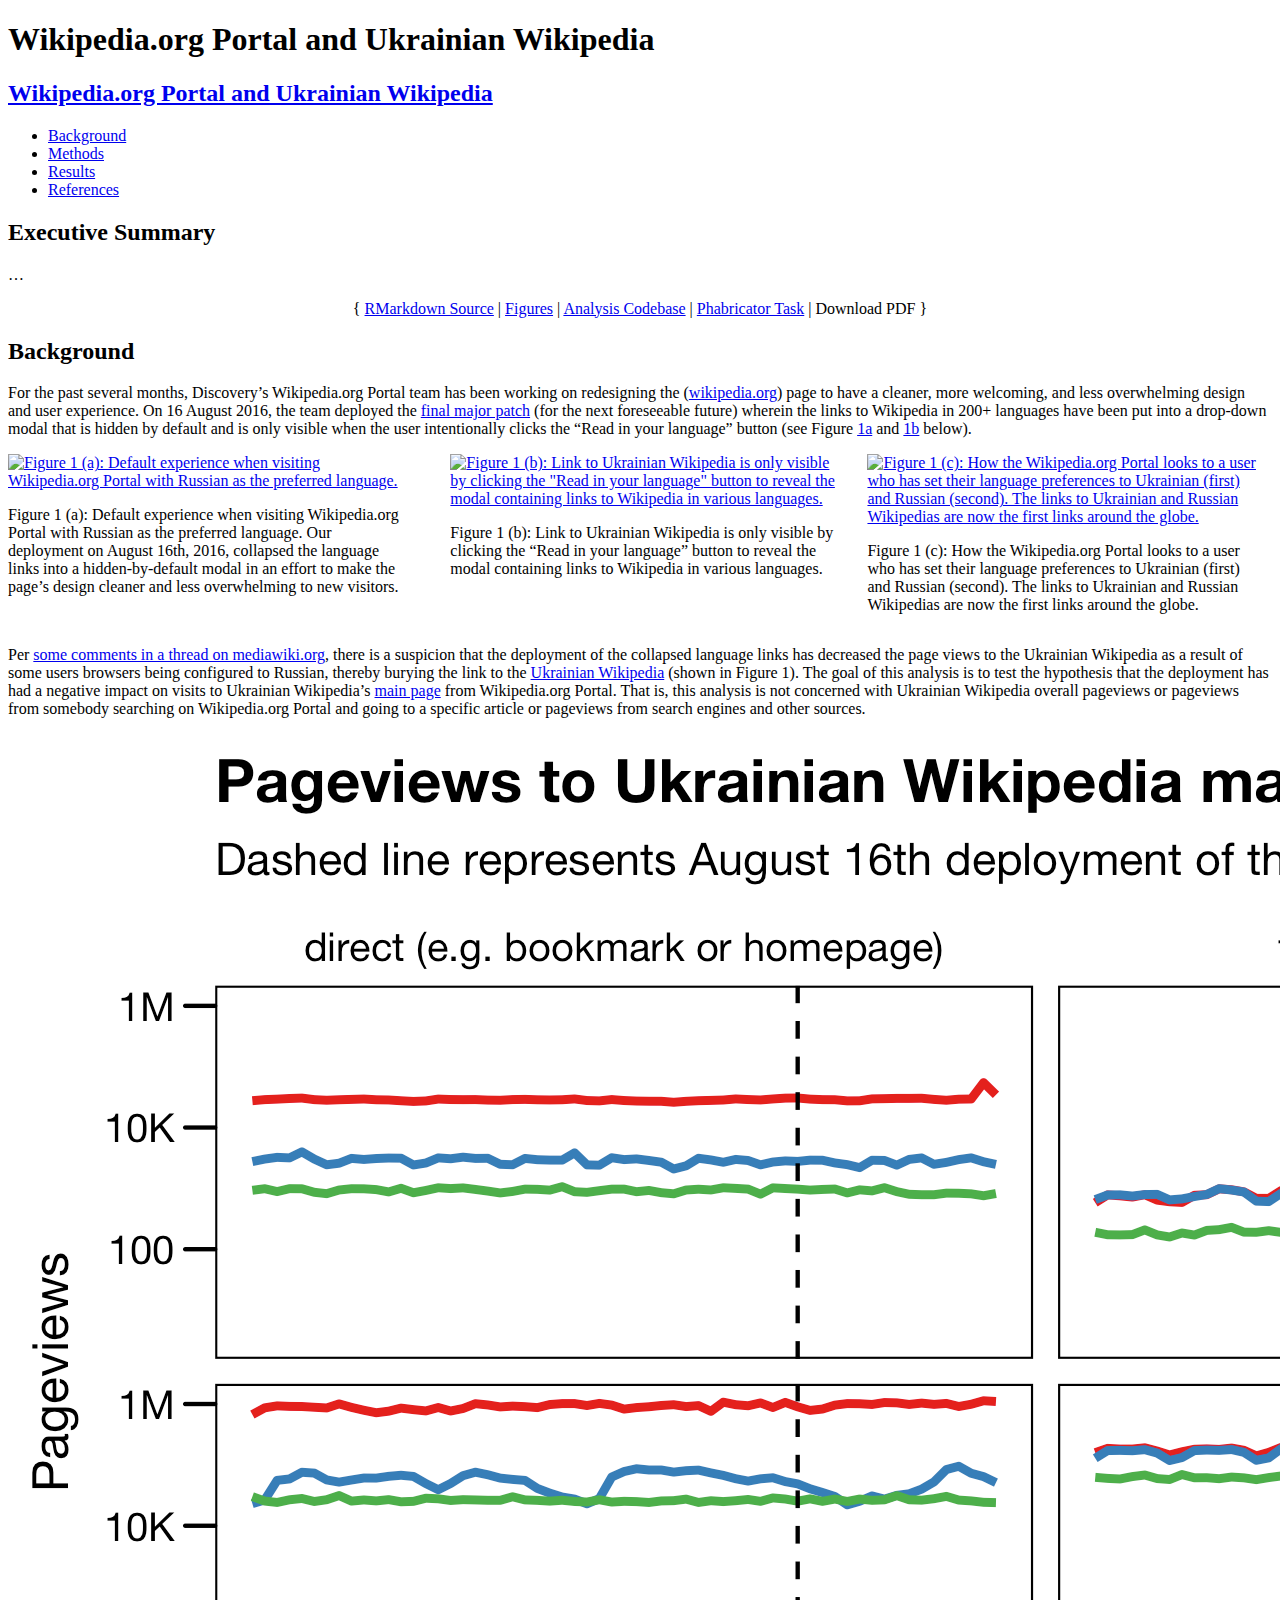
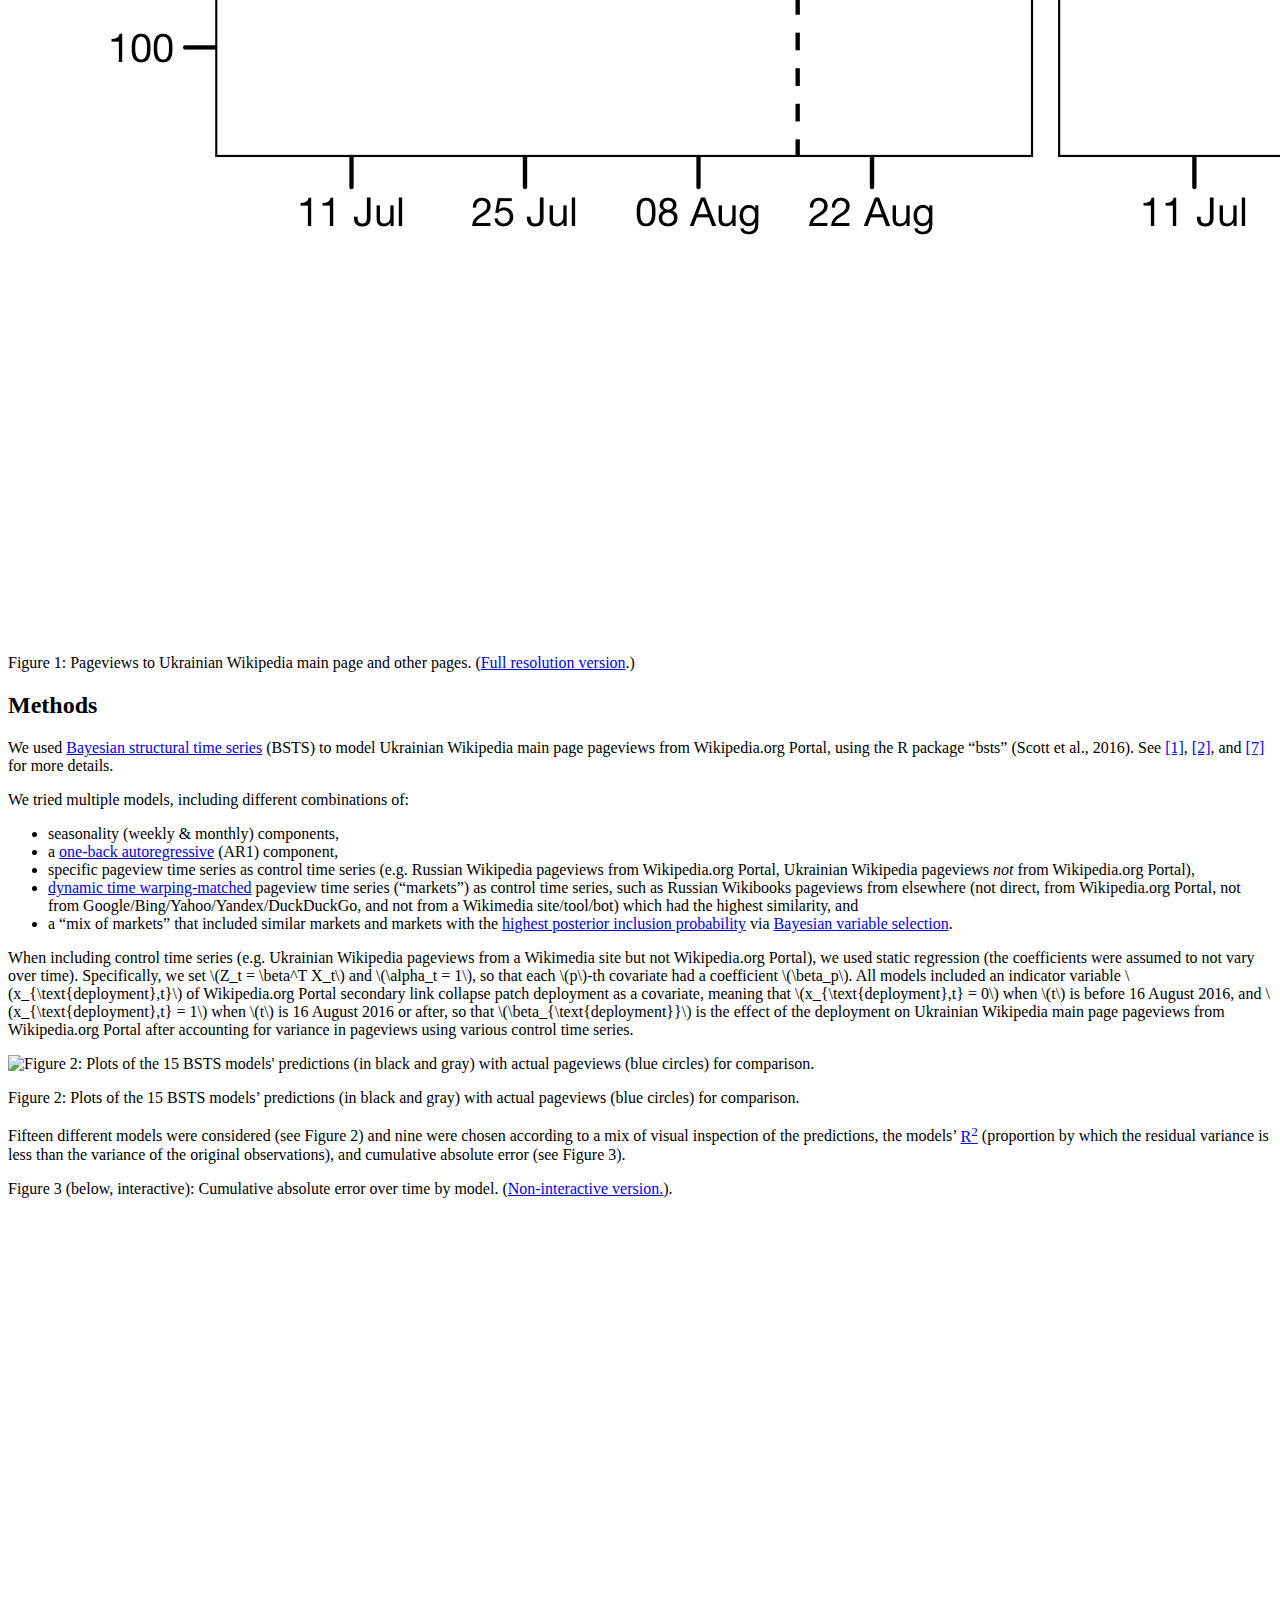
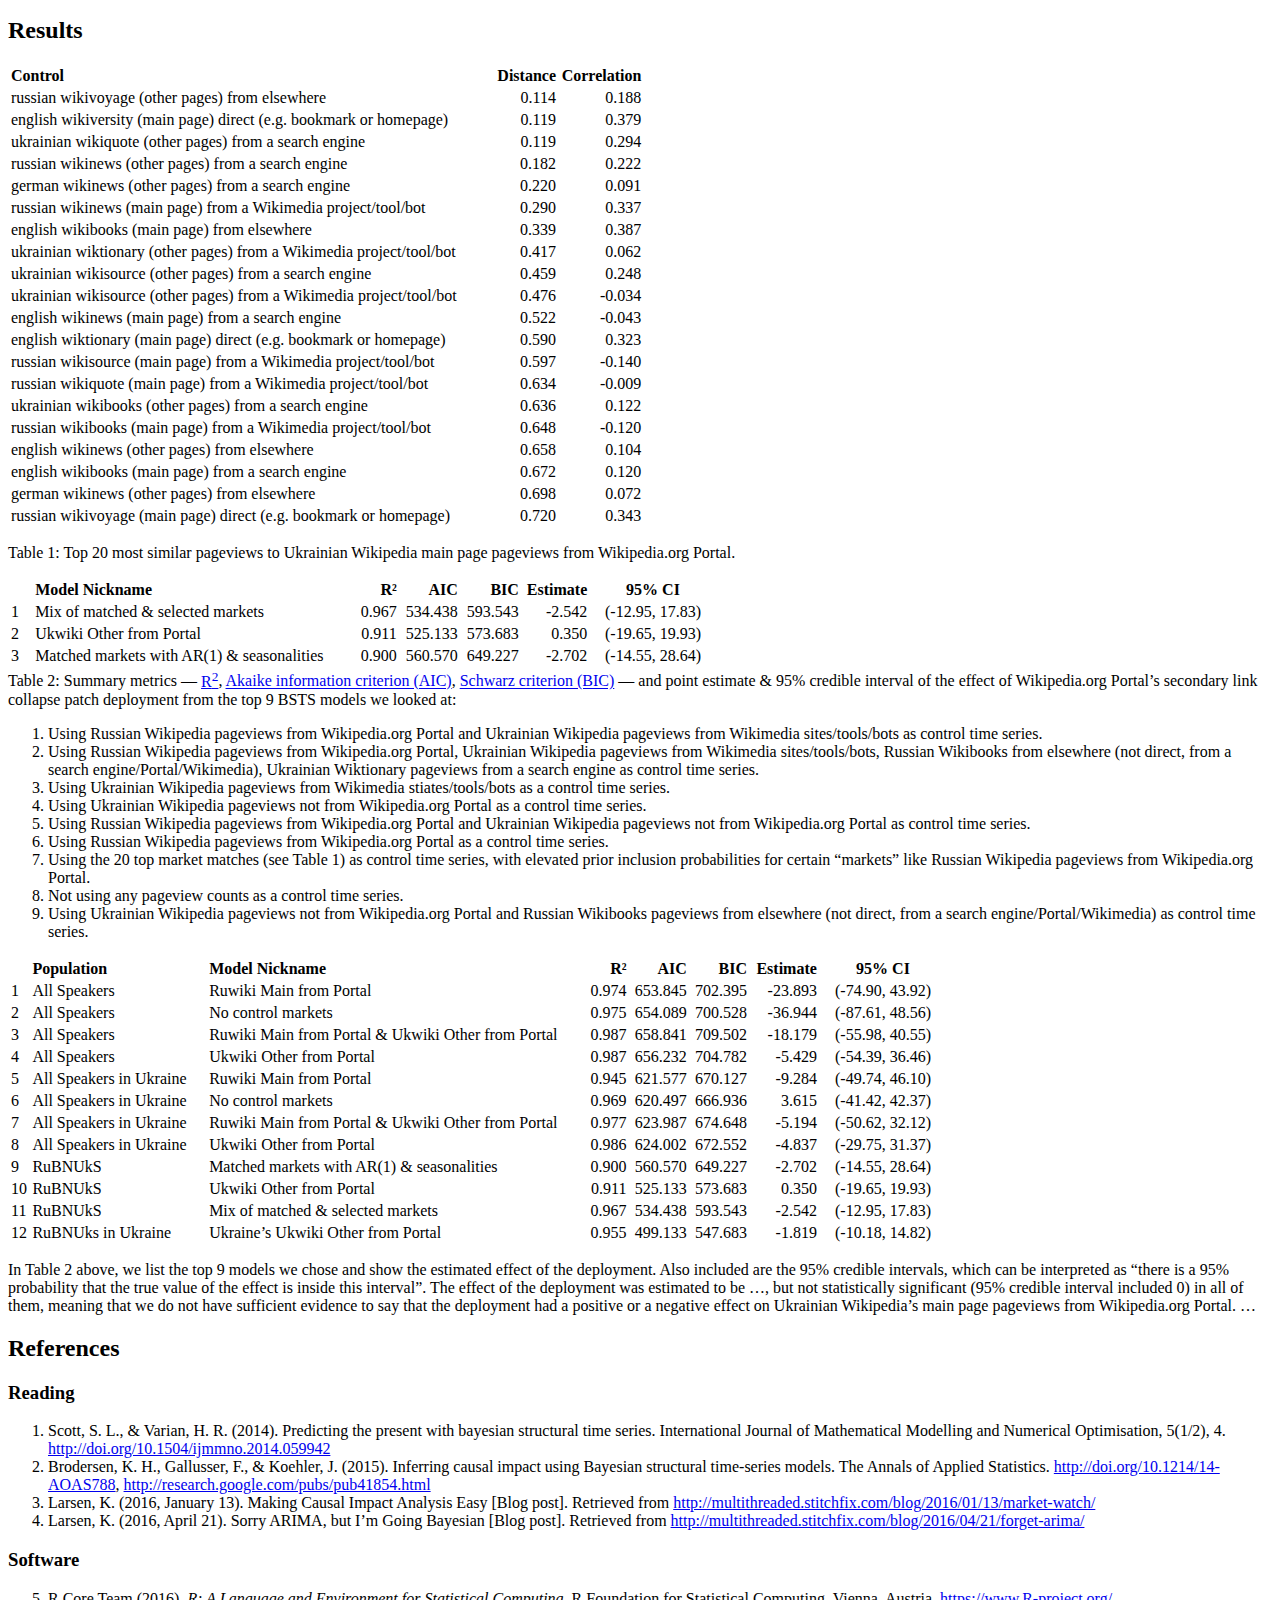
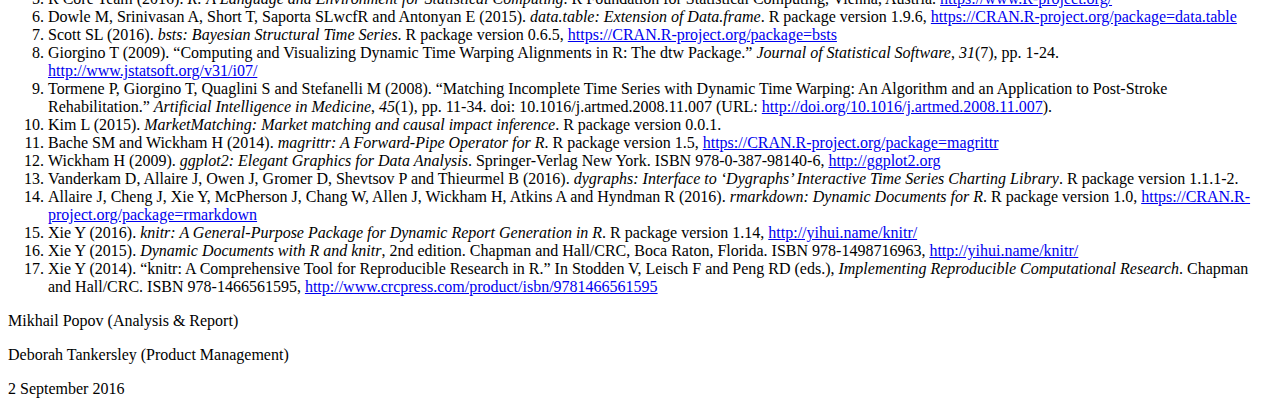
==== docs/ukrainian/index.html @ 20be2b47 "Progress upload before the weekend" ====
<!DOCTYPE html>

<html xmlns="http://www.w3.org/1999/xhtml">

<head>

<meta charset="utf-8">
<meta http-equiv="Content-Type" content="text/html; charset=utf-8" />
<meta name="generator" content="pandoc" />

<meta name="author" content="Mikhail Popov (Analysis &amp; Report)" />
<meta name="author" content="Deborah Tankersley (Product Management)" />


<title>Wikipedia.org Portal and Ukrainian Wikipedia</title>

<script src="index_files/jquery-1.11.3/jquery.min.js"></script>
<meta name="viewport" content="width=device-width, initial-scale=1" />
<link href="index_files/bootstrap-3.3.6/css/bootstrap.min.css" rel="stylesheet" />
<script src="index_files/bootstrap-3.3.6/js/bootstrap.min.js"></script>
<link href="index_files/readthedown-0.1/readthedown.css" rel="stylesheet" />
<script src="index_files/readthedown-0.1/readthedown.js"></script>
<script src="index_files/htmlwidgets-0.7/htmlwidgets.js"></script>
<link href="index_files/dygraphs-1.1.1/dygraph.css" rel="stylesheet" />
<script src="index_files/dygraphs-1.1.1/dygraph-combined.js"></script>
<script src="index_files/moment-2.8.4/moment.js"></script>
<script src="index_files/moment-timezone-0.2.5/moment-timezone-with-data.js"></script>
<script src="index_files/dygraphs-binding-1.1.1.2/dygraphs.js"></script>



<link rel="stylesheet" href="style.css" type="text/css" />

</head>

<body>


<div id="content" data-toggle="wy-nav-shift">

<nav id="nav-top" role="navigation" aria-label="top navigation">
    <a role="button" href="#" data-toggle="wy-nav-top"><span class="glyphicon glyphicon-menu-hamburger"></span></a>
</nav>

<div id="header">
<h1 class="title">Wikipedia.org Portal and Ukrainian Wikipedia</h1>
</div>


<div id="table-of-contents">
    <h2><a href="#content">Wikipedia.org Portal and Ukrainian Wikipedia</a></h2>
    <div id="text-table-of-contents">
      <ul>
      <li><a href="#background">Background</a></li>
      <li><a href="#methods">Methods</a></li>
      <li><a href="#results">Results</a></li>
      <li><a href="#references">References</a></li>
      </ul>  
    </div>
</div>

<div id="main">
<div id="abstract">
<h2>
Executive Summary
</h2>
<p>
…
</p>
</div>
<p style="text-align: center;">
{ <a href="https://github.com/wikimedia-research/Discovery-Research-Portal/blob/master/docs/ukrainian/index.Rmd">RMarkdown Source</a> | <a href="https://github.com/wikimedia-research/Discovery-Research-Portal/tree/master/docs/ukrainian/figures">Figures</a> | <a href="https://github.com/wikimedia-research/Discovery-Research-Portal/tree/master/Analyses/Ukrainian%20Wikipedia">Analysis Codebase</a> | <a href="https://phabricator.wikimedia.org/T143853">Phabricator Task</a> | Download PDF }
</p>
<div id="background" class="section level2">
<h2>Background</h2>
<p>For the past several months, Discovery’s Wikipedia.org Portal team has been working on redesigning the (<a href="https://wikipedia.org">wikipedia.org</a>) page to have a cleaner, more welcoming, and less overwhelming design and user experience. On 16 August 2016, the team deployed the <a href="https://phabricator.wikimedia.org/rWPOR84feffc2ec21fe1e060bf3ffb6e232ab3e259bf0">final major patch</a> (for the next foreseeable future) wherein the links to Wikipedia in 200+ languages have been put into a drop-down modal that is hidden by default and is only visible when the user intentionally clicks the “Read in your language” button (see Figure <a href="figures/portal_a.png">1a</a> and <a href="figures/portal_b.png">1b</a> below).</p>
<div>
<div style="float: left; width: 31%; margin-right: 2%">
<a href = "figures/portal_a.png"><img src = "figures/portal_a.png" alt = "Figure 1 (a): Default experience when visiting Wikipedia.org Portal with Russian as the preferred language."></a>
<p class="caption">
Figure 1 (a): Default experience when visiting Wikipedia.org Portal with Russian as the preferred language. Our deployment on August 16th, 2016, collapsed the language links into a hidden-by-default modal in an effort to make the page’s design cleaner and less overwhelming to new visitors.
</p>
</div>
<div style="float: left; width: 31%; margin-left: 2%">
<a href = "figures/portal_b.png"><img src = "figures/portal_b.png" alt = 'Figure 1 (b): Link to Ukrainian Wikipedia is only visible by clicking the "Read in your language" button to reveal the modal containing links to Wikipedia in various languages.'></a>
<p class="caption">
Figure 1 (b): Link to Ukrainian Wikipedia is only visible by clicking the “Read in your language” button to reveal the modal containing links to Wikipedia in various languages.
</p>
</div>
<div style="float: left; width: 31%; margin-left: 2%">
<a href = "figures/portal_c.png"><img src = "figures/portal_c.png" alt = "Figure 1 (c): How the Wikipedia.org Portal looks to a user who has set their language preferences to Ukrainian (first) and Russian (second). The links to Ukrainian and Russian Wikipedias are now the first links around the globe."></a>
<p class="caption">
Figure 1 (c): How the Wikipedia.org Portal looks to a user who has set their language preferences to Ukrainian (first) and Russian (second). The links to Ukrainian and Russian Wikipedias are now the first links around the globe.
</p>
</div>
</div>
<div style="clear:left;">

</div>
<p>Per <a href="https://www.mediawiki.org/wiki/Topic:T7n9rhko21e3xawy">some comments in a thread on mediawiki.org</a>, there is a suspicion that the deployment of the collapsed language links has decreased the page views to the Ukrainian Wikipedia as a result of some users browsers being configured to Russian, thereby burying the link to the <a href="https://uk.wikipedia.org/">Ukrainian Wikipedia</a> (shown in Figure 1). The goal of this analysis is to test the hypothesis that the deployment has had a negative impact on visits to Ukrainian Wikipedia’s <a href="https://uk.wikipedia.org/wiki/Головна_сторінка">main page</a> from Wikipedia.org Portal. That is, this analysis is not concerned with Ukrainian Wikipedia overall pageviews or pageviews from somebody searching on Wikipedia.org Portal and going to a specific article or pageviews from search engines and other sources.</p>
<div class="figure">
<img src="figures/pageviews.png" alt="Figure 1: Pageviews to Ukrainian Wikipedia main page and other pages. (Full resolution version.)" />
<p class="caption">Figure 1: Pageviews to Ukrainian Wikipedia main page and other pages. (<a href="figures/pageviews_no-enwiki.png">Full resolution version</a>.)</p>
</div>
</div>
<div id="methods" class="section level2">
<h2>Methods</h2>
<p>We used <a href="https://en.wikipedia.org/wiki/Bayesian_structural_time_series">Bayesian structural time series</a> (BSTS) to model Ukrainian Wikipedia main page pageviews from Wikipedia.org Portal, using the R package “bsts” (Scott et al., 2016). See <a href="http://doi.org/10.1504/ijmmno.2014.059942">[1]</a>, <a href="http://doi.org/10.1214/14-AOAS788">[2]</a>, and <a href="https://CRAN.R-project.org/package=bsts">[7]</a> for more details.</p>
<p>We tried multiple models, including different combinations of:</p>
<ul>
<li>seasonality (weekly &amp; monthly) components,</li>
<li>a <a href="https://en.wikipedia.org/wiki/Autoregressive_model">one-back autoregressive</a> (AR1) component,</li>
<li>specific pageview time series as control time series (e.g. Russian Wikipedia pageviews from Wikipedia.org Portal, Ukrainian Wikipedia pageviews <em>not</em> from Wikipedia.org Portal),</li>
<li><a href="https://en.wikipedia.org/wiki/Dynamic_time_warping">dynamic time warping-matched</a> pageview time series (“markets”) as control time series, such as Russian Wikibooks pageviews from elsewhere (not direct, from Wikipedia.org Portal, not from Google/Bing/Yahoo/Yandex/DuckDuckGo, and not from a Wikimedia site/tool/bot) which had the highest similarity, and</li>
<li>a “mix of markets” that included similar markets and markets with the <a href="http://google.github.io/CausalImpact/CausalImpact.html#which-predictor-variables-were-used-in-the-model">highest posterior inclusion probability</a> via <a href="http://multithreaded.stitchfix.com/blog/2016/04/21/forget-arima/#bayesian-variable-selection">Bayesian variable selection</a>.</li>
</ul>
<p>When including control time series (e.g. Ukrainian Wikipedia pageviews from a Wikimedia site but not Wikipedia.org Portal), we used static regression (the coefficients were assumed to not vary over time). Specifically, we set <span class="math inline">\(Z_t = \beta^T X_t\)</span> and <span class="math inline">\(\alpha_t = 1\)</span>, so that each <span class="math inline">\(p\)</span>-th covariate had a coefficient <span class="math inline">\(\beta_p\)</span>. All models included an indicator variable <span class="math inline">\(x_{\text{deployment},t}\)</span> of Wikipedia.org Portal secondary link collapse patch deployment as a covariate, meaning that <span class="math inline">\(x_{\text{deployment},t} = 0\)</span> when <span class="math inline">\(t\)</span> is before 16 August 2016, and <span class="math inline">\(x_{\text{deployment},t} = 1\)</span> when <span class="math inline">\(t\)</span> is 16 August 2016 or after, so that <span class="math inline">\(\beta_{\text{deployment}}\)</span> is the effect of the deployment on Ukrainian Wikipedia main page pageviews from Wikipedia.org Portal after accounting for variance in pageviews using various control time series.</p>
<div class="figure">
<img src="figures/bsts_aggregate_state_contribution_plots-1.png" alt="Figure 2: Plots of the 15 BSTS models' predictions (in black and gray) with actual pageviews (blue circles) for comparison." width="1536" />
<p class="caption">
Figure 2: Plots of the 15 BSTS models’ predictions (in black and gray) with actual pageviews (blue circles) for comparison.
</p>
</div>
<p>Fifteen different models were considered (see Figure 2) and nine were chosen according to a mix of visual inspection of the predictions, the models’ <a href="https://en.wikipedia.org/wiki/Coefficient_of_determination">R<sup>2</sup></a> (proportion by which the residual variance is less than the variance of the original observations), and cumulative absolute error (see Figure 3).</p>
<p class="caption">
Figure 3 (below, interactive): Cumulative absolute error over time by model. (<a href="figures/cumulative_absolute_error.png">Non-interactive version.</a>).
</p>
<div id="htmlwidget-2fb02604a847c072c1e2" style="width:768px;height:384px;" class="dygraphs html-widget"></div>
<script type="application/json" data-for="htmlwidget-2fb02604a847c072c1e2">{"x":{"attrs":{"title":"Comparison of BSTS Models","xlabel":"Date","ylabel":"Cumulative Absolute Error","labels":["day","RuBNUkS // Ukwiki Other from Portal","RuBNUkS // Mix of matched & selected markets","RuBNUkS // Matched markets with AR(1) & seasonalities"],"retainDateWindow":false,"axes":{"x":{"pixelsPerLabel":60,"drawAxis":true},"y":{"drawAxis":true}},"stackedGraph":false,"fillGraph":false,"fillAlpha":0.15,"stepPlot":false,"drawPoints":false,"pointSize":1,"drawGapEdgePoints":false,"connectSeparatedPoints":false,"strokeWidth":1,"strokeBorderColor":"white","colors":["#E41A1C","#377EB8","#4DAF4A"],"colorValue":0.5,"colorSaturation":1,"includeZero":false,"drawAxesAtZero":false,"logscale":false,"axisTickSize":3,"axisLineColor":"black","axisLineWidth":0.3,"axisLabelColor":"black","axisLabelFontSize":14,"axisLabelWidth":60,"drawGrid":true,"gridLineWidth":0.3,"rightGap":5,"digitsAfterDecimal":2,"labelsKMB":true,"labelsKMG2":false,"labelsUTC":false,"maxNumberWidth":6,"animatedZooms":false,"mobileDisableYTouch":true,"legend":"always","labelsDivWidth":250,"labelsShowZeroValues":true,"labelsDiv":"prediction_error_legend","labelsSeparateLines":true,"hideOverlayOnMouseOut":true,"showRangeSelector":true,"rangeSelectorHeight":40,"rangeSelectorPlotFillColor":"gray40","rangeSelectorPlotStrokeColor":"black","interactionModel":"Dygraph.Interaction.defaultModel"},"scale":"daily","annotations":[],"shadings":[],"events":[],"format":"date","data":[["2016-07-03T00:00:00.000Z","2016-07-04T00:00:00.000Z","2016-07-05T00:00:00.000Z","2016-07-06T00:00:00.000Z","2016-07-07T00:00:00.000Z","2016-07-08T00:00:00.000Z","2016-07-09T00:00:00.000Z","2016-07-10T00:00:00.000Z","2016-07-11T00:00:00.000Z","2016-07-12T00:00:00.000Z","2016-07-13T00:00:00.000Z","2016-07-14T00:00:00.000Z","2016-07-15T00:00:00.000Z","2016-07-16T00:00:00.000Z","2016-07-17T00:00:00.000Z","2016-07-18T00:00:00.000Z","2016-07-19T00:00:00.000Z","2016-07-20T00:00:00.000Z","2016-07-21T00:00:00.000Z","2016-07-22T00:00:00.000Z","2016-07-23T00:00:00.000Z","2016-07-24T00:00:00.000Z","2016-07-25T00:00:00.000Z","2016-07-26T00:00:00.000Z","2016-07-27T00:00:00.000Z","2016-07-28T00:00:00.000Z","2016-07-29T00:00:00.000Z","2016-07-30T00:00:00.000Z","2016-07-31T00:00:00.000Z","2016-08-01T00:00:00.000Z","2016-08-02T00:00:00.000Z","2016-08-03T00:00:00.000Z","2016-08-04T00:00:00.000Z","2016-08-05T00:00:00.000Z","2016-08-06T00:00:00.000Z","2016-08-07T00:00:00.000Z","2016-08-08T00:00:00.000Z","2016-08-09T00:00:00.000Z","2016-08-10T00:00:00.000Z","2016-08-11T00:00:00.000Z","2016-08-12T00:00:00.000Z","2016-08-13T00:00:00.000Z","2016-08-14T00:00:00.000Z","2016-08-15T00:00:00.000Z","2016-08-16T00:00:00.000Z","2016-08-17T00:00:00.000Z","2016-08-18T00:00:00.000Z","2016-08-19T00:00:00.000Z","2016-08-20T00:00:00.000Z","2016-08-21T00:00:00.000Z","2016-08-22T00:00:00.000Z","2016-08-23T00:00:00.000Z","2016-08-24T00:00:00.000Z","2016-08-25T00:00:00.000Z","2016-08-26T00:00:00.000Z","2016-08-27T00:00:00.000Z","2016-08-28T00:00:00.000Z","2016-08-29T00:00:00.000Z","2016-08-30T00:00:00.000Z","2016-08-31T00:00:00.000Z","2016-09-01T00:00:00.000Z"],[0.845609633023042,22.4267593967155,23.8894466479985,24.6837522892897,40.9708051253303,42.1799298431841,62.3273298955564,93.7840219153677,130.028585922972,139.266885647727,145.71042105446,151.036893132939,167.307772709465,169.535881641271,184.09410028255,187.828987257901,199.247202196549,199.583881466628,200.1685886419,201.244316695087,201.952340019131,214.514918558064,239.289056587872,248.698076792768,273.187770679532,290.577256699233,300.390076484951,312.570345907662,337.287536082791,350.28706344716,355.452759966981,359.576967332941,359.853137812694,361.929057550881,370.799389326554,381.584633608165,392.10041061562,400.318979177054,409.775843518796,417.26021455326,418.71900553176,429.562028039478,430.422573977952,437.109289788139,447.459985470621,447.936976412627,454.115312912033,472.520750858402,477.153753341635,478.631206452228,481.725238002755,494.972148205817,497.861946189616,500.631887105996,521.199870631586,532.897309901071,534.651765366512,545.39641737004,553.120129766233,553.934068253548,569.673503599193],[2.28807762670689,24.7333236100711,27.4662915133448,27.5429657986124,44.2514465778804,45.8616147271887,66.2268556059684,98.1485937414103,135.640704194081,141.410698334909,147.671988241829,153.666023048497,170.111940683672,170.679715392251,184.274188399101,188.680938295546,201.034814835682,201.755184466478,202.142567449283,203.728905028857,205.029798393914,217.170506124068,242.696359510724,250.1598964812,275.154998380641,290.520446946086,299.655179461816,310.459014048135,334.492348059538,345.745521082138,350.3258508252,354.535085224607,354.660679656031,357.380833744524,365.958637866764,375.915078394186,386.623217815157,395.537771021091,402.863511112895,410.689276447256,411.65376695061,423.295638967684,425.348193899738,432.145962059696,444.671245513946,447.098135357786,451.632561475889,469.78631627005,475.114837058497,478.129748862385,481.180524944494,493.578455932216,495.545469118782,497.687730967296,517.518812393311,527.1902581346,528.922335658017,539.168964163971,546.405293070251,546.843927076445,563.127005136957],[0.0227632338573427,20.9689964190885,22.9692318845133,23.9881171617494,40.5076585599159,42.8706793533331,63.4489760427929,94.1301180716755,130.790222227288,136.938726456862,143.466879877393,149.938399880865,167.978982172371,168.810875256102,183.313098830873,187.622716178876,199.555008667641,200.783266882674,200.854345064785,201.752309584126,202.221527006173,215.033738025362,239.952662461533,247.005073307914,270.900794279063,285.471895911019,293.817201360282,305.503075783724,329.284615817377,340.297478444928,346.384724737813,351.459031056139,352.61038853004,354.779294383024,363.092336853808,373.729166491703,383.448037849147,393.106392273638,401.440626262642,409.661516397991,409.751787500474,420.894691106731,423.180975493319,429.71782657213,440.422531449138,442.045935765948,447.132250871519,465.334860711463,472.296591975607,474.478102373259,478.312935120596,491.253293709409,492.462329954542,495.405864518006,515.971228719316,524.6952186399,525.370034259444,535.687810256649,542.497394378523,542.508305464775,558.464867051542]],"fixedtz":false,"tzone":"UTC"},"evals":["attrs.interactionModel"],"jsHooks":[]}</script>
<div id="prediction_error_legend">

</div>
</div>
<div id="results" class="section level2">
<h2>Results</h2>
<table>
<colgroup>
<col width="75%" />
<col width="10%" />
<col width="13%" />
</colgroup>
<thead>
<tr class="header">
<th align="left">Control</th>
<th align="right">Distance</th>
<th align="right">Correlation</th>
</tr>
</thead>
<tbody>
<tr class="odd">
<td align="left">russian wikivoyage (other pages) from elsewhere</td>
<td align="right">0.114</td>
<td align="right">0.188</td>
</tr>
<tr class="even">
<td align="left">english wikiversity (main page) direct (e.g. bookmark or homepage)</td>
<td align="right">0.119</td>
<td align="right">0.379</td>
</tr>
<tr class="odd">
<td align="left">ukrainian wikiquote (other pages) from a search engine</td>
<td align="right">0.119</td>
<td align="right">0.294</td>
</tr>
<tr class="even">
<td align="left">russian wikinews (other pages) from a search engine</td>
<td align="right">0.182</td>
<td align="right">0.222</td>
</tr>
<tr class="odd">
<td align="left">german wikinews (other pages) from a search engine</td>
<td align="right">0.220</td>
<td align="right">0.091</td>
</tr>
<tr class="even">
<td align="left">russian wikinews (main page) from a Wikimedia project/tool/bot</td>
<td align="right">0.290</td>
<td align="right">0.337</td>
</tr>
<tr class="odd">
<td align="left">english wikibooks (main page) from elsewhere</td>
<td align="right">0.339</td>
<td align="right">0.387</td>
</tr>
<tr class="even">
<td align="left">ukrainian wiktionary (other pages) from a Wikimedia project/tool/bot</td>
<td align="right">0.417</td>
<td align="right">0.062</td>
</tr>
<tr class="odd">
<td align="left">ukrainian wikisource (other pages) from a search engine</td>
<td align="right">0.459</td>
<td align="right">0.248</td>
</tr>
<tr class="even">
<td align="left">ukrainian wikisource (other pages) from a Wikimedia project/tool/bot</td>
<td align="right">0.476</td>
<td align="right">-0.034</td>
</tr>
<tr class="odd">
<td align="left">english wikinews (main page) from a search engine</td>
<td align="right">0.522</td>
<td align="right">-0.043</td>
</tr>
<tr class="even">
<td align="left">english wiktionary (main page) direct (e.g. bookmark or homepage)</td>
<td align="right">0.590</td>
<td align="right">0.323</td>
</tr>
<tr class="odd">
<td align="left">russian wikisource (main page) from a Wikimedia project/tool/bot</td>
<td align="right">0.597</td>
<td align="right">-0.140</td>
</tr>
<tr class="even">
<td align="left">russian wikiquote (main page) from a Wikimedia project/tool/bot</td>
<td align="right">0.634</td>
<td align="right">-0.009</td>
</tr>
<tr class="odd">
<td align="left">ukrainian wikibooks (other pages) from a search engine</td>
<td align="right">0.636</td>
<td align="right">0.122</td>
</tr>
<tr class="even">
<td align="left">russian wikibooks (main page) from a Wikimedia project/tool/bot</td>
<td align="right">0.648</td>
<td align="right">-0.120</td>
</tr>
<tr class="odd">
<td align="left">english wikinews (other pages) from elsewhere</td>
<td align="right">0.658</td>
<td align="right">0.104</td>
</tr>
<tr class="even">
<td align="left">english wikibooks (main page) from a search engine</td>
<td align="right">0.672</td>
<td align="right">0.120</td>
</tr>
<tr class="odd">
<td align="left">german wikinews (other pages) from elsewhere</td>
<td align="right">0.698</td>
<td align="right">0.072</td>
</tr>
<tr class="even">
<td align="left">russian wikivoyage (main page) direct (e.g. bookmark or homepage)</td>
<td align="right">0.720</td>
<td align="right">0.343</td>
</tr>
</tbody>
</table>
<p class="caption">
Table 1: Top 20 most similar pageviews to Ukrainian Wikipedia main page pageviews from Wikipedia.org Portal.
</p>
<table>
<colgroup>
<col width="3%" />
<col width="43%" />
<col width="6%" />
<col width="8%" />
<col width="8%" />
<col width="9%" />
<col width="17%" />
</colgroup>
<thead>
<tr class="header">
<th align="left"></th>
<th align="left">Model Nickname</th>
<th align="right">R²</th>
<th align="right">AIC</th>
<th align="right">BIC</th>
<th align="right">Estimate</th>
<th align="center">95% CI</th>
</tr>
</thead>
<tbody>
<tr class="odd">
<td align="left">1</td>
<td align="left">Mix of matched &amp; selected markets</td>
<td align="right">0.967</td>
<td align="right">534.438</td>
<td align="right">593.543</td>
<td align="right">-2.542</td>
<td align="center">(-12.95, 17.83)</td>
</tr>
<tr class="even">
<td align="left">2</td>
<td align="left">Ukwiki Other from Portal</td>
<td align="right">0.911</td>
<td align="right">525.133</td>
<td align="right">573.683</td>
<td align="right">0.350</td>
<td align="center">(-19.65, 19.93)</td>
</tr>
<tr class="odd">
<td align="left">3</td>
<td align="left">Matched markets with AR(1) &amp; seasonalities</td>
<td align="right">0.900</td>
<td align="right">560.570</td>
<td align="right">649.227</td>
<td align="right">-2.702</td>
<td align="center">(-14.55, 28.64)</td>
</tr>
</tbody>
</table>
<div class="caption">
Table 2: Summary metrics — <a href="https://en.wikipedia.org/wiki/Coefficient_of_determination">R<sup>2</sup></a>, <a href="https://en.wikipedia.org/wiki/Akaike_information_criterion">Akaike information criterion (AIC)</a>, <a href="https://en.wikipedia.org/wiki/Bayesian_information_criterion">Schwarz criterion (BIC)</a> — and point estimate &amp; 95% credible interval of the effect of Wikipedia.org Portal’s secondary link collapse patch deployment from the top 9 BSTS models we looked at:
<ol class="caption">
<li>
Using Russian Wikipedia pageviews from Wikipedia.org Portal and Ukrainian Wikipedia pageviews from Wikimedia sites/tools/bots as control time series.
</li>
<li>
Using Russian Wikipedia pageviews from Wikipedia.org Portal, Ukrainian Wikipedia pageviews from Wikimedia sites/tools/bots, Russian Wikibooks from elsewhere (not direct, from a search engine/Portal/Wikimedia), Ukrainian Wiktionary pageviews from a search engine as control time series.
</li>
<li>
Using Ukrainian Wikipedia pageviews from Wikimedia stiates/tools/bots as a control time series.
</li>
<li>
Using Ukrainian Wikipedia pageviews not from Wikipedia.org Portal as a control time series.
</li>
<li>
Using Russian Wikipedia pageviews from Wikipedia.org Portal and Ukrainian Wikipedia pageviews not from Wikipedia.org Portal as control time series.
</li>
<li>
Using Russian Wikipedia pageviews from Wikipedia.org Portal as a control time series.
</li>
<li>
Using the 20 top market matches (see Table 1) as control time series, with elevated prior inclusion probabilities for certain “markets” like Russian Wikipedia pageviews from Wikipedia.org Portal.
</li>
<li>
Not using any pageview counts as a control time series.
</li>
<li>
Using Ukrainian Wikipedia pageviews not from Wikipedia.org Portal and Russian Wikibooks pageviews from elsewhere (not direct, from a search engine/Portal/Wikimedia) as control time series.
</li>
</ol>
</div>
<table>
<colgroup>
<col width="2%" />
<col width="18%" />
<col width="38%" />
<col width="5%" />
<col width="6%" />
<col width="6%" />
<col width="7%" />
<col width="13%" />
</colgroup>
<thead>
<tr class="header">
<th align="left"></th>
<th align="left">Population</th>
<th align="left">Model Nickname</th>
<th align="right">R²</th>
<th align="right">AIC</th>
<th align="right">BIC</th>
<th align="right">Estimate</th>
<th align="center">95% CI</th>
</tr>
</thead>
<tbody>
<tr class="odd">
<td align="left">1</td>
<td align="left">All Speakers</td>
<td align="left">Ruwiki Main from Portal</td>
<td align="right">0.974</td>
<td align="right">653.845</td>
<td align="right">702.395</td>
<td align="right">-23.893</td>
<td align="center">(-74.90, 43.92)</td>
</tr>
<tr class="even">
<td align="left">2</td>
<td align="left">All Speakers</td>
<td align="left">No control markets</td>
<td align="right">0.975</td>
<td align="right">654.089</td>
<td align="right">700.528</td>
<td align="right">-36.944</td>
<td align="center">(-87.61, 48.56)</td>
</tr>
<tr class="odd">
<td align="left">3</td>
<td align="left">All Speakers</td>
<td align="left">Ruwiki Main from Portal &amp; Ukwiki Other from Portal</td>
<td align="right">0.987</td>
<td align="right">658.841</td>
<td align="right">709.502</td>
<td align="right">-18.179</td>
<td align="center">(-55.98, 40.55)</td>
</tr>
<tr class="even">
<td align="left">4</td>
<td align="left">All Speakers</td>
<td align="left">Ukwiki Other from Portal</td>
<td align="right">0.987</td>
<td align="right">656.232</td>
<td align="right">704.782</td>
<td align="right">-5.429</td>
<td align="center">(-54.39, 36.46)</td>
</tr>
<tr class="odd">
<td align="left">5</td>
<td align="left">All Speakers in Ukraine</td>
<td align="left">Ruwiki Main from Portal</td>
<td align="right">0.945</td>
<td align="right">621.577</td>
<td align="right">670.127</td>
<td align="right">-9.284</td>
<td align="center">(-49.74, 46.10)</td>
</tr>
<tr class="even">
<td align="left">6</td>
<td align="left">All Speakers in Ukraine</td>
<td align="left">No control markets</td>
<td align="right">0.969</td>
<td align="right">620.497</td>
<td align="right">666.936</td>
<td align="right">3.615</td>
<td align="center">(-41.42, 42.37)</td>
</tr>
<tr class="odd">
<td align="left">7</td>
<td align="left">All Speakers in Ukraine</td>
<td align="left">Ruwiki Main from Portal &amp; Ukwiki Other from Portal</td>
<td align="right">0.977</td>
<td align="right">623.987</td>
<td align="right">674.648</td>
<td align="right">-5.194</td>
<td align="center">(-50.62, 32.12)</td>
</tr>
<tr class="even">
<td align="left">8</td>
<td align="left">All Speakers in Ukraine</td>
<td align="left">Ukwiki Other from Portal</td>
<td align="right">0.986</td>
<td align="right">624.002</td>
<td align="right">672.552</td>
<td align="right">-4.837</td>
<td align="center">(-29.75, 31.37)</td>
</tr>
<tr class="odd">
<td align="left">9</td>
<td align="left">RuBNUkS</td>
<td align="left">Matched markets with AR(1) &amp; seasonalities</td>
<td align="right">0.900</td>
<td align="right">560.570</td>
<td align="right">649.227</td>
<td align="right">-2.702</td>
<td align="center">(-14.55, 28.64)</td>
</tr>
<tr class="even">
<td align="left">10</td>
<td align="left">RuBNUkS</td>
<td align="left">Ukwiki Other from Portal</td>
<td align="right">0.911</td>
<td align="right">525.133</td>
<td align="right">573.683</td>
<td align="right">0.350</td>
<td align="center">(-19.65, 19.93)</td>
</tr>
<tr class="odd">
<td align="left">11</td>
<td align="left">RuBNUkS</td>
<td align="left">Mix of matched &amp; selected markets</td>
<td align="right">0.967</td>
<td align="right">534.438</td>
<td align="right">593.543</td>
<td align="right">-2.542</td>
<td align="center">(-12.95, 17.83)</td>
</tr>
<tr class="even">
<td align="left">12</td>
<td align="left">RuBNUks in Ukraine</td>
<td align="left">Ukraine’s Ukwiki Other from Portal</td>
<td align="right">0.955</td>
<td align="right">499.133</td>
<td align="right">547.683</td>
<td align="right">-1.819</td>
<td align="center">(-10.18, 14.82)</td>
</tr>
</tbody>
</table>
<p>In Table 2 above, we list the top 9 models we chose and show the estimated effect of the deployment. Also included are the 95% credible intervals, which can be interpreted as “there is a 95% probability that the true value of the effect is inside this interval”. The effect of the deployment was estimated to be …, but not statistically significant (95% credible interval included 0) in all of them, meaning that we do not have sufficient evidence to say that the deployment had a positive or a negative effect on Ukrainian Wikipedia’s main page pageviews from Wikipedia.org Portal. …</p>
</div>
<div id="references" class="section level2">
<h2>References</h2>
<div id="reading" class="section level3">
<h3>Reading</h3>
<ol style="list-style-type: decimal">
<li>Scott, S. L., &amp; Varian, H. R. (2014). Predicting the present with bayesian structural time series. International Journal of Mathematical Modelling and Numerical Optimisation, 5(1/2), 4. <a href="http://doi.org/10.1504/ijmmno.2014.059942" class="uri">http://doi.org/10.1504/ijmmno.2014.059942</a></li>
<li>Brodersen, K. H., Gallusser, F., &amp; Koehler, J. (2015). Inferring causal impact using Bayesian structural time-series models. The Annals of Applied Statistics. <a href="http://doi.org/10.1214/14-AOAS788" class="uri">http://doi.org/10.1214/14-AOAS788</a>, <a href="http://research.google.com/pubs/pub41854.html" class="uri">http://research.google.com/pubs/pub41854.html</a></li>
<li>Larsen, K. (2016, January 13). Making Causal Impact Analysis Easy [Blog post]. Retrieved from <a href="http://multithreaded.stitchfix.com/blog/2016/01/13/market-watch/" class="uri">http://multithreaded.stitchfix.com/blog/2016/01/13/market-watch/</a></li>
<li>Larsen, K. (2016, April 21). Sorry ARIMA, but I’m Going Bayesian [Blog post]. Retrieved from <a href="http://multithreaded.stitchfix.com/blog/2016/04/21/forget-arima/" class="uri">http://multithreaded.stitchfix.com/blog/2016/04/21/forget-arima/</a></li>
</ol>
</div>
<div id="software" class="section level3">
<h3>Software</h3>
<ol start="5" style="list-style-type: decimal">
<li>R Core Team (2016). <em>R: A Language and Environment for Statistical Computing</em>. R Foundation for Statistical Computing, Vienna, Austria. <a href="https://www.R-project.org/" class="uri">https://www.R-project.org/</a></li>
<li>Dowle M, Srinivasan A, Short T, Saporta SLwcfR and Antonyan E (2015). <em>data.table: Extension of Data.frame</em>. R package version 1.9.6, <a href="https://CRAN.R-project.org/package=data.table" class="uri">https://CRAN.R-project.org/package=data.table</a></li>
<li>Scott SL (2016). <em>bsts: Bayesian Structural Time Series</em>. R package version 0.6.5, <a href="https://CRAN.R-project.org/package=bsts" class="uri">https://CRAN.R-project.org/package=bsts</a></li>
<li>Giorgino T (2009). “Computing and Visualizing Dynamic Time Warping Alignments in R: The dtw Package.” <em>Journal of Statistical Software</em>, <em>31</em>(7), pp. 1-24. <a href="http://www.jstatsoft.org/v31/i07/" class="uri">http://www.jstatsoft.org/v31/i07/</a></li>
<li>Tormene P, Giorgino T, Quaglini S and Stefanelli M (2008). “Matching Incomplete Time Series with Dynamic Time Warping: An Algorithm and an Application to Post-Stroke Rehabilitation.” <em>Artificial Intelligence in Medicine</em>, <em>45</em>(1), pp. 11-34. doi: 10.1016/j.artmed.2008.11.007 (URL: <a href="http://doi.org/10.1016/j.artmed.2008.11.007" class="uri">http://doi.org/10.1016/j.artmed.2008.11.007</a>).</li>
<li>Kim L (2015). <em>MarketMatching: Market matching and causal impact inference</em>. R package version 0.0.1.</li>
<li>Bache SM and Wickham H (2014). <em>magrittr: A Forward-Pipe Operator for R</em>. R package version 1.5, <a href="https://CRAN.R-project.org/package=magrittr" class="uri">https://CRAN.R-project.org/package=magrittr</a></li>
<li>Wickham H (2009). <em>ggplot2: Elegant Graphics for Data Analysis</em>. Springer-Verlag New York. ISBN 978-0-387-98140-6, <a href="http://ggplot2.org" class="uri">http://ggplot2.org</a></li>
<li>Vanderkam D, Allaire J, Owen J, Gromer D, Shevtsov P and Thieurmel B (2016). <em>dygraphs: Interface to ‘Dygraphs’ Interactive Time Series Charting Library</em>. R package version 1.1.1-2.</li>
<li>Allaire J, Cheng J, Xie Y, McPherson J, Chang W, Allen J, Wickham H, Atkins A and Hyndman R (2016). <em>rmarkdown: Dynamic Documents for R</em>. R package version 1.0, <a href="https://CRAN.R-project.org/package=rmarkdown" class="uri">https://CRAN.R-project.org/package=rmarkdown</a></li>
<li>Xie Y (2016). <em>knitr: A General-Purpose Package for Dynamic Report Generation in R</em>. R package version 1.14, <a href="http://yihui.name/knitr/" class="uri">http://yihui.name/knitr/</a></li>
<li>Xie Y (2015). <em>Dynamic Documents with R and knitr</em>, 2nd edition. Chapman and Hall/CRC, Boca Raton, Florida. ISBN 978-1498716963, <a href="http://yihui.name/knitr/" class="uri">http://yihui.name/knitr/</a></li>
<li>Xie Y (2014). “knitr: A Comprehensive Tool for Reproducible Research in R.” In Stodden V, Leisch F and Peng RD (eds.), <em>Implementing Reproducible Computational Research</em>. Chapman and Hall/CRC. ISBN 978-1466561595, <a href="http://www.crcpress.com/product/isbn/9781466561595" class="uri">http://www.crcpress.com/product/isbn/9781466561595</a></li>
</ol>
</div>
</div>
</div>


</div>

<div id="postamble" data-toggle="wy-nav-shift" class="status">
<p class="author"><span class="glyphicon glyphicon-user"></span> Mikhail Popov (Analysis &amp; Report)</p>
<p class="author"><span class="glyphicon glyphicon-user"></span> Deborah Tankersley (Product Management)</p>
<p class="date"><span class="glyphicon glyphicon-calendar"></span> 2 September 2016</p>
</div>




<!-- dynamically load mathjax for compatibility with self-contained -->
<script>
  (function () {
    var script = document.createElement("script");
    script.type = "text/javascript";
    script.src  = "https://cdn.mathjax.org/mathjax/latest/MathJax.js?config=TeX-AMS-MML_HTMLorMML";
    document.getElementsByTagName("head")[0].appendChild(script);
  })();
</script>

</body>
</html>
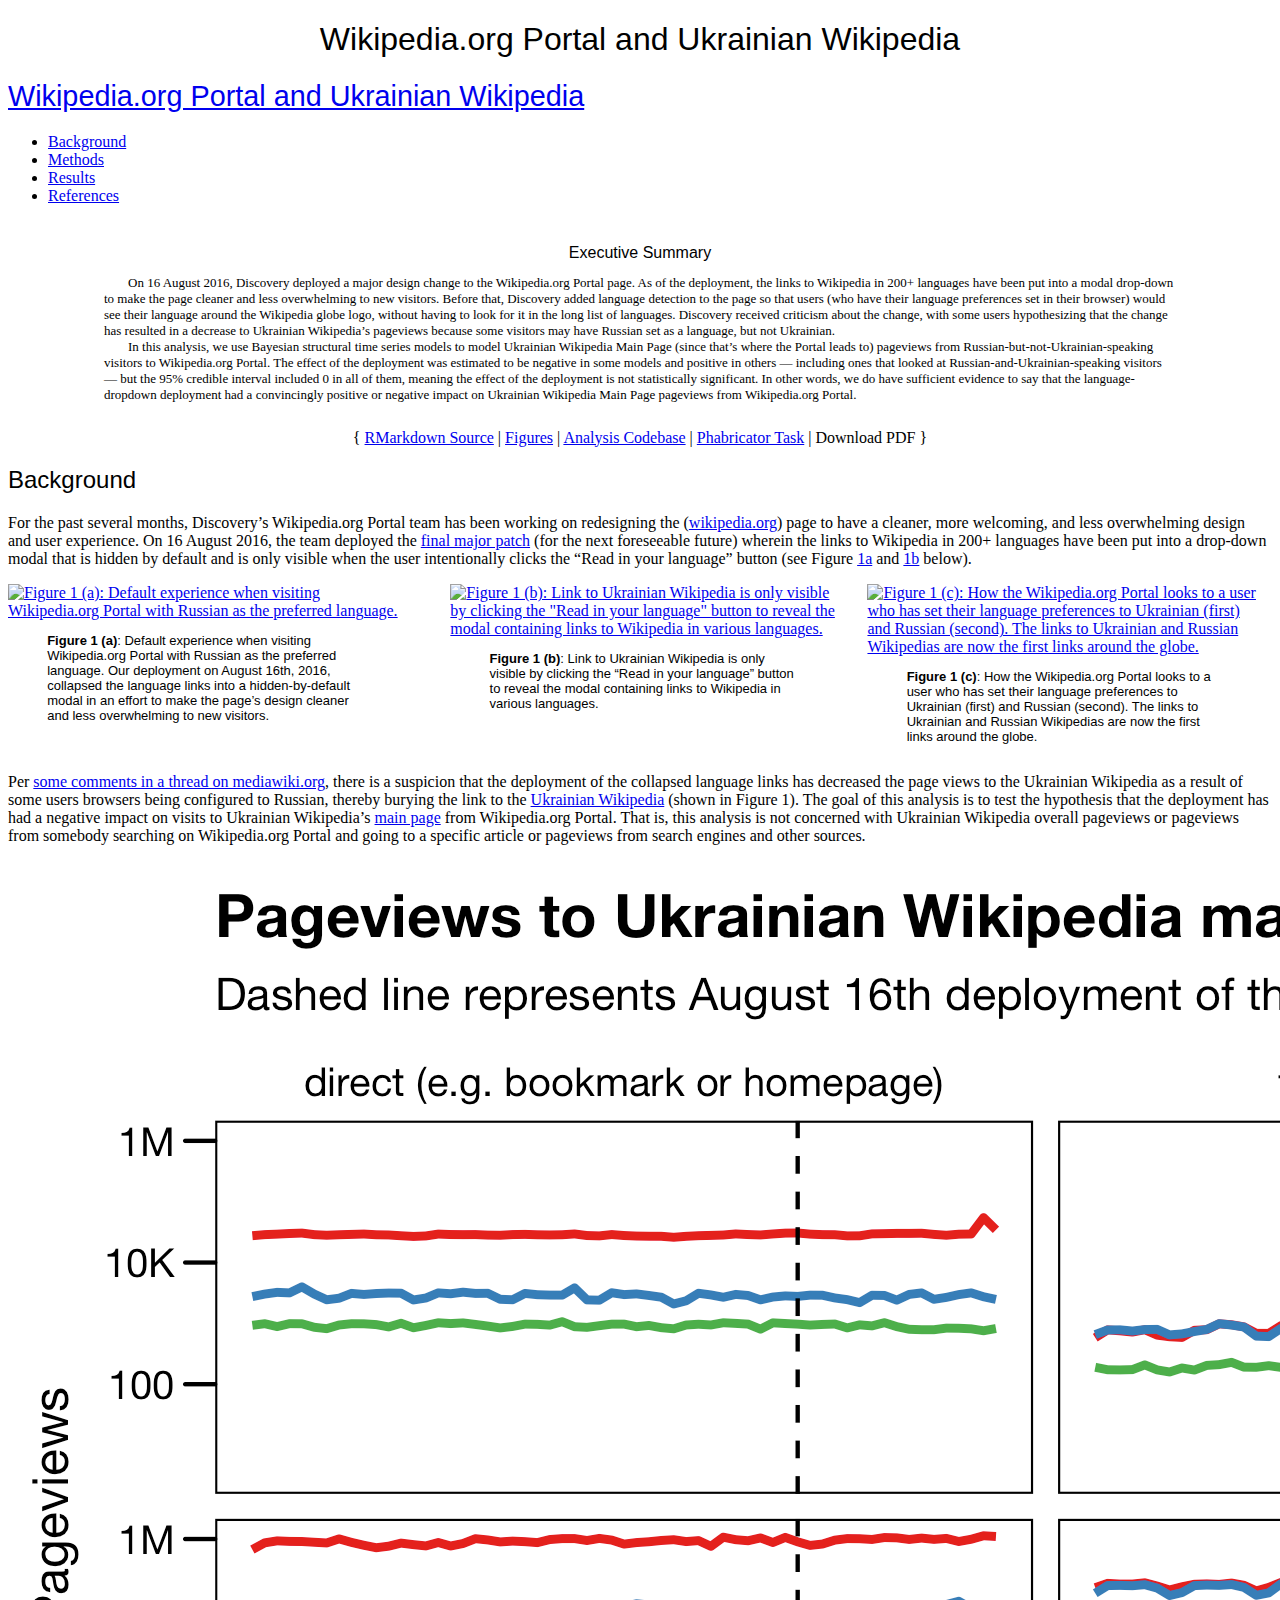
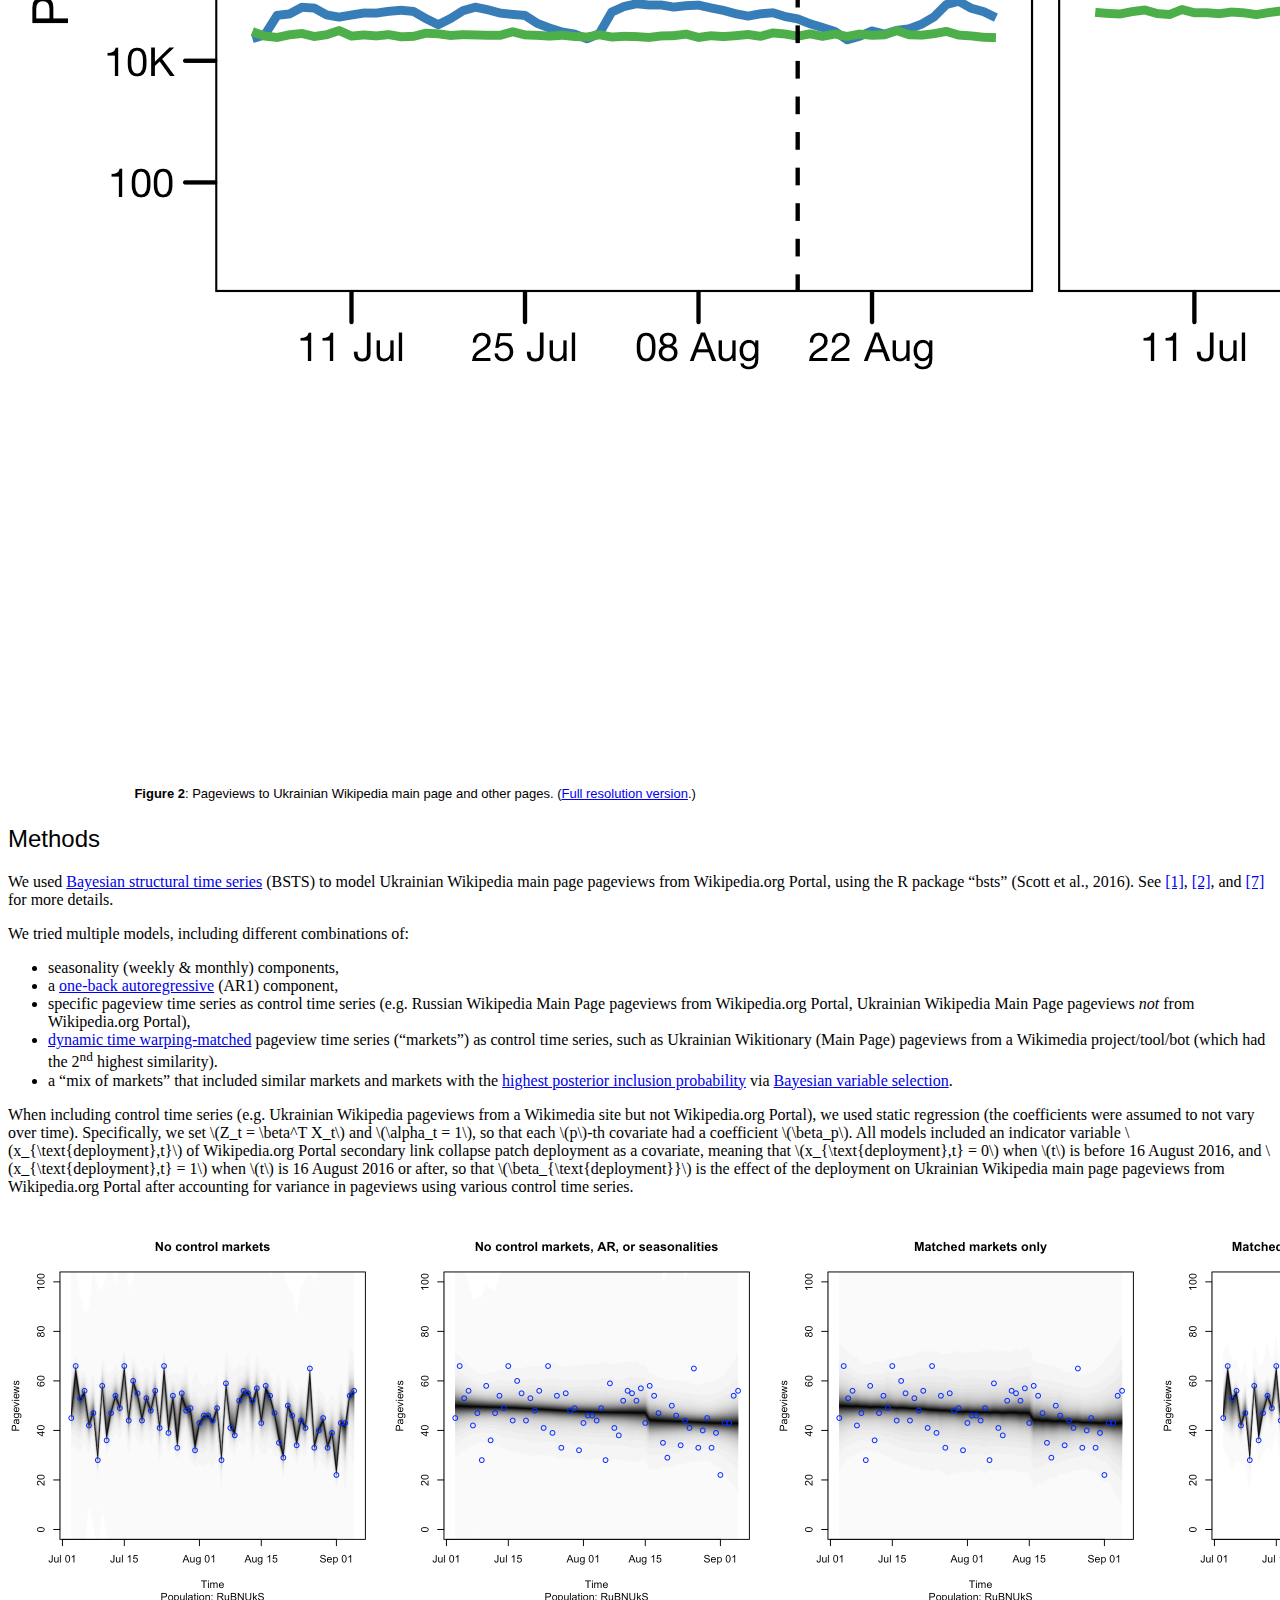
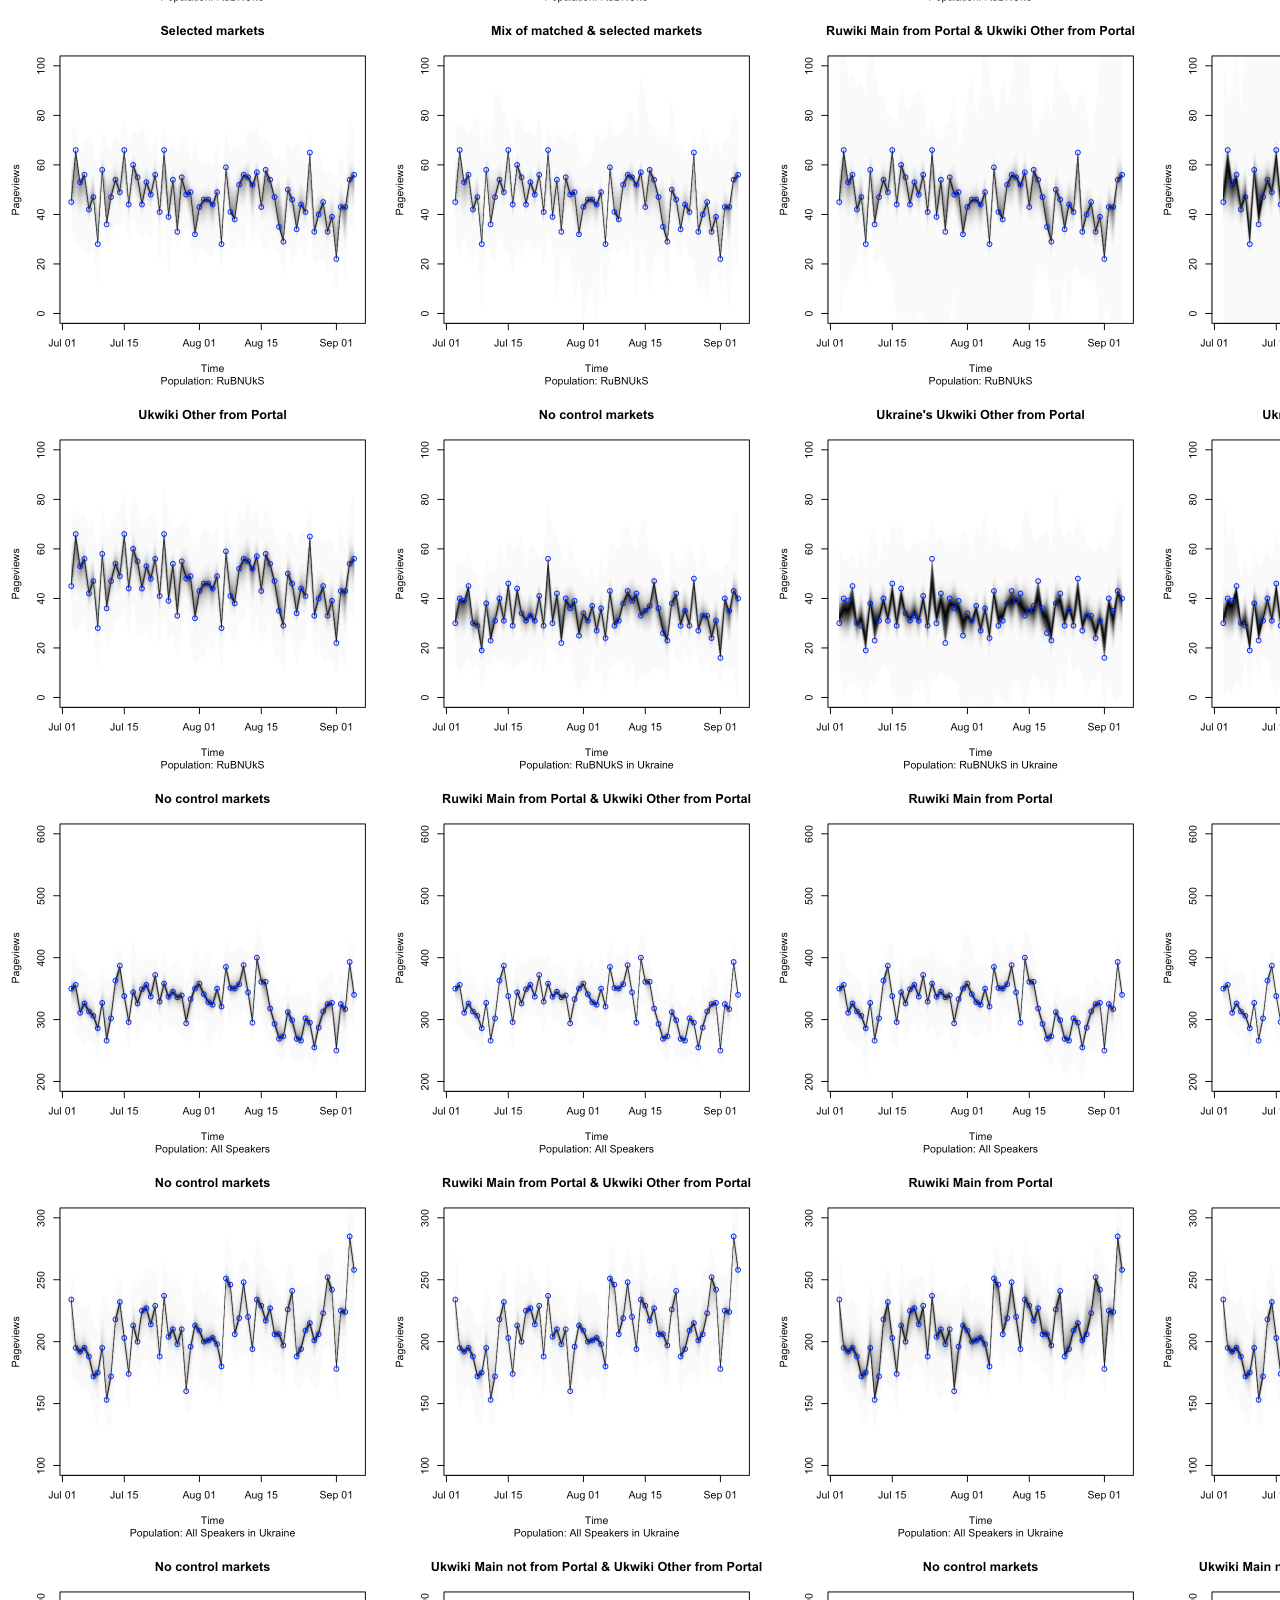
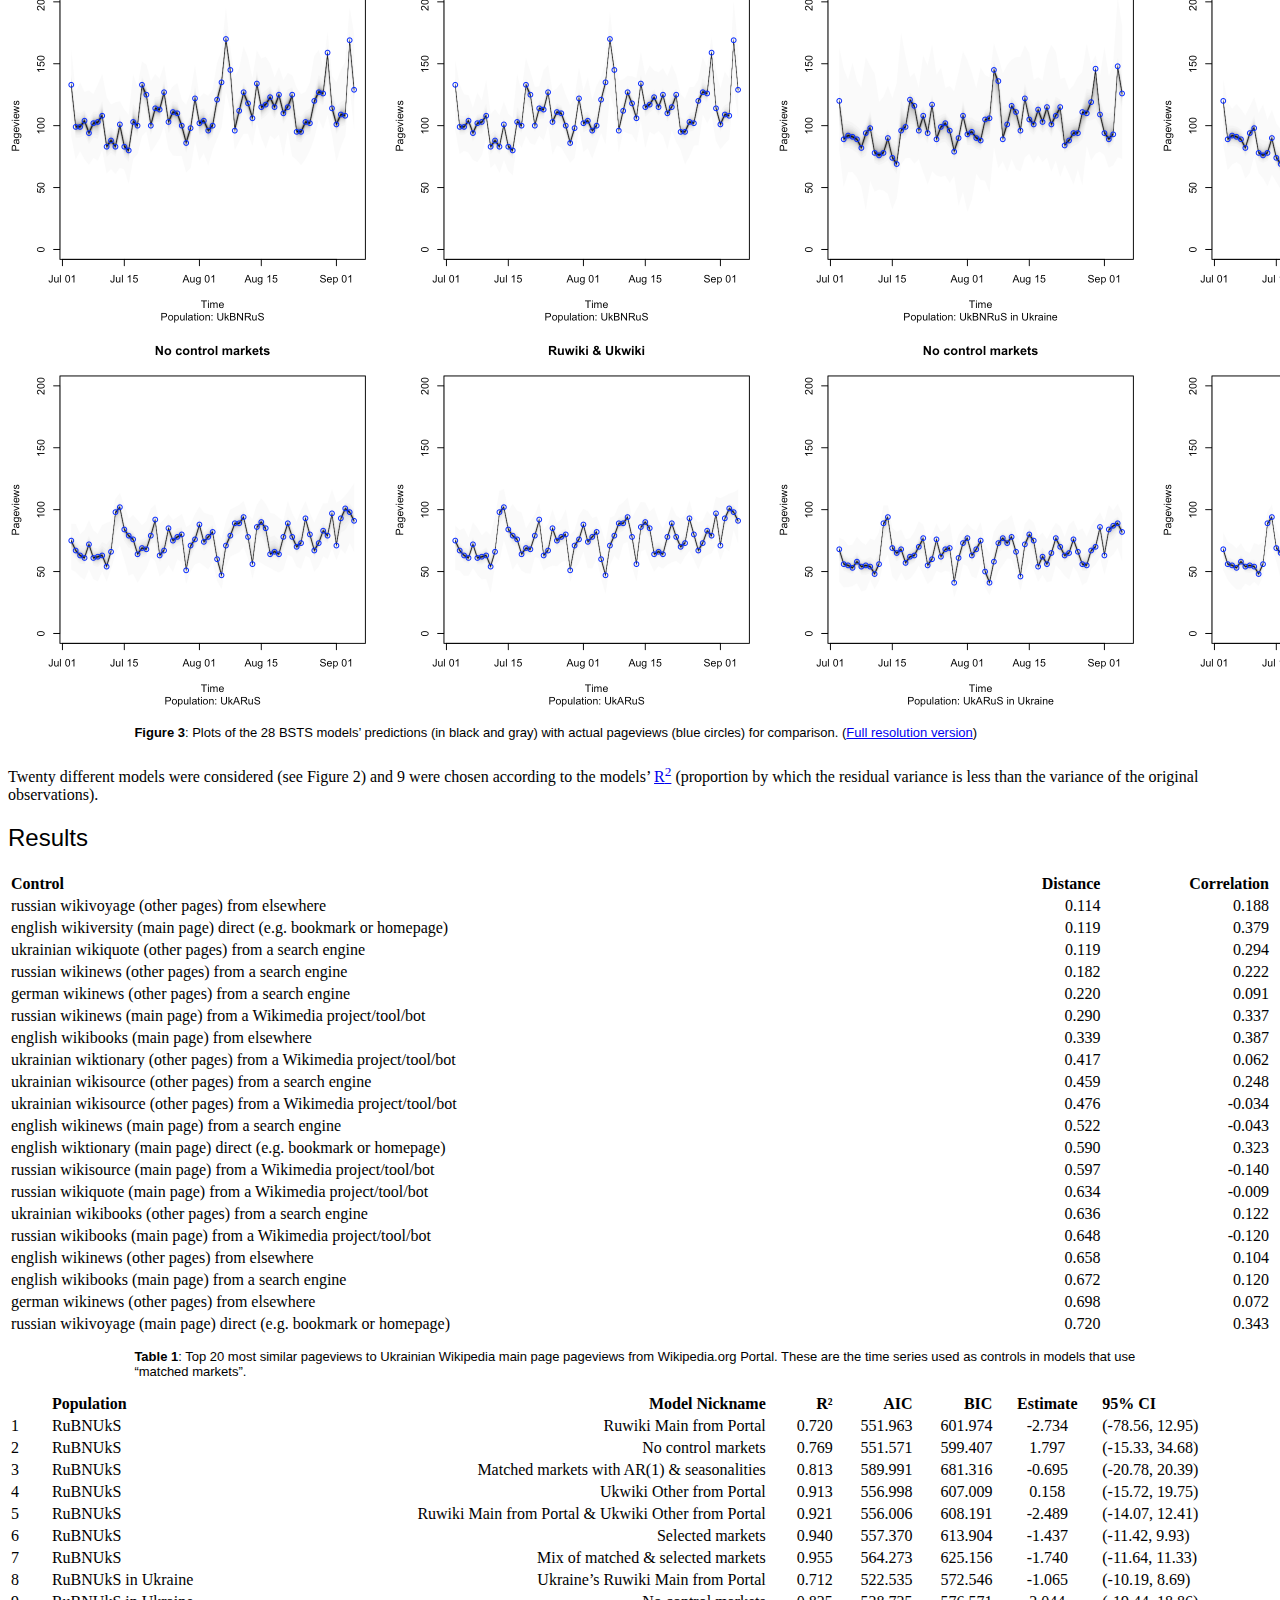
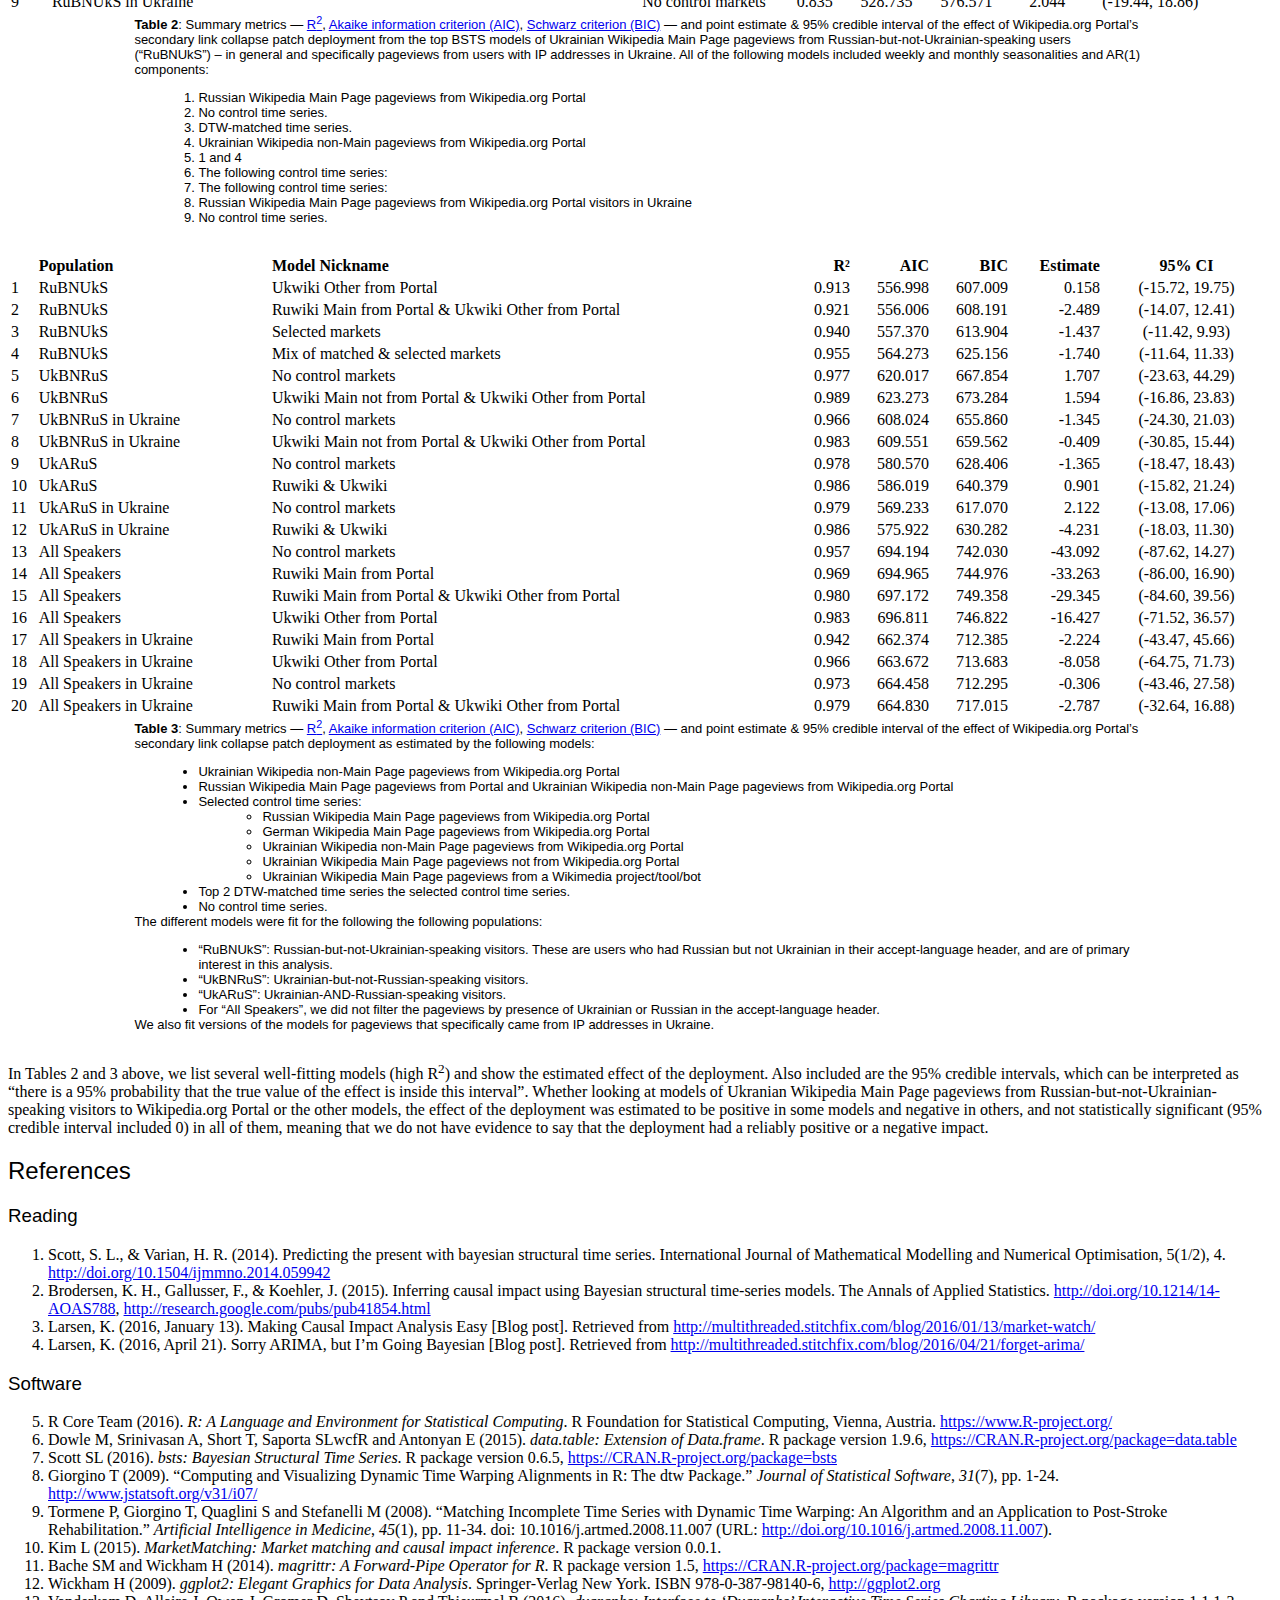
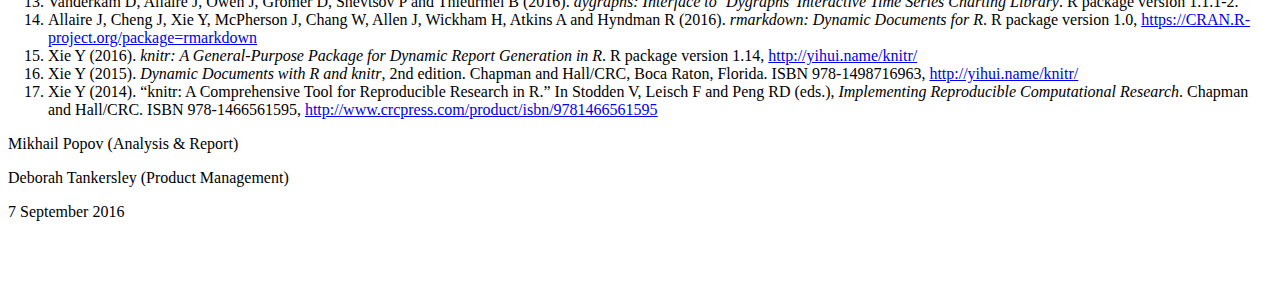
==== commit d5e56033: "First draft of Ukwiki report" ====
--- a/docs/ukrainian/index.html
+++ b/docs/ukrainian/index.html
@@ -20,12 +20,6 @@
 <script src="index_files/bootstrap-3.3.6/js/bootstrap.min.js"></script>
 <link href="index_files/readthedown-0.1/readthedown.css" rel="stylesheet" />
 <script src="index_files/readthedown-0.1/readthedown.js"></script>
-<script src="index_files/htmlwidgets-0.7/htmlwidgets.js"></script>
-<link href="index_files/dygraphs-1.1.1/dygraph.css" rel="stylesheet" />
-<script src="index_files/dygraphs-1.1.1/dygraph-combined.js"></script>
-<script src="index_files/moment-2.8.4/moment.js"></script>
-<script src="index_files/moment-timezone-0.2.5/moment-timezone-with-data.js"></script>
-<script src="index_files/dygraphs-binding-1.1.1.2/dygraphs.js"></script>
 
 
 
@@ -65,7 +59,10 @@
 Executive Summary
 </h2>
 <p>
-…
+On 16 August 2016, Discovery deployed a major design change to the Wikipedia.org Portal page. As of the deployment, the links to Wikipedia in 200+ languages have been put into a modal drop-down to make the page cleaner and less overwhelming to new visitors. Before that, Discovery added language detection to the page so that users (who have their language preferences set in their browser) would see their language around the Wikipedia globe logo, without having to look for it in the long list of languages. Discovery received criticism about the change, with some users hypothesizing that the change has resulted in a decrease to Ukrainian Wikipedia’s pageviews because some visitors may have Russian set as a language, but not Ukrainian.
+</p>
+<p>
+In this analysis, we use Bayesian structural time series models to model Ukrainian Wikipedia Main Page (since that’s where the Portal leads to) pageviews from Russian-but-not-Ukrainian-speaking visitors to Wikipedia.org Portal. The effect of the deployment was estimated to be negative in some models and positive in others — including ones that looked at Russian-and-Ukrainian-speaking visitors — but the 95% credible interval included 0 in all of them, meaning the effect of the deployment is not statistically significant. In other words, we do have sufficient evidence to say that the language-dropdown deployment had a convincingly positive or negative impact on Ukrainian Wikipedia Main Page pageviews from Wikipedia.org Portal.
 </p>
 </div>
 <p style="text-align: center;">
@@ -78,19 +75,19 @@
 <div style="float: left; width: 31%; margin-right: 2%">
 <a href = "figures/portal_a.png"><img src = "figures/portal_a.png" alt = "Figure 1 (a): Default experience when visiting Wikipedia.org Portal with Russian as the preferred language."></a>
 <p class="caption">
-Figure 1 (a): Default experience when visiting Wikipedia.org Portal with Russian as the preferred language. Our deployment on August 16th, 2016, collapsed the language links into a hidden-by-default modal in an effort to make the page’s design cleaner and less overwhelming to new visitors.
+<strong>Figure 1 (a)</strong>: Default experience when visiting Wikipedia.org Portal with Russian as the preferred language. Our deployment on August 16th, 2016, collapsed the language links into a hidden-by-default modal in an effort to make the page’s design cleaner and less overwhelming to new visitors.
 </p>
 </div>
 <div style="float: left; width: 31%; margin-left: 2%">
 <a href = "figures/portal_b.png"><img src = "figures/portal_b.png" alt = 'Figure 1 (b): Link to Ukrainian Wikipedia is only visible by clicking the "Read in your language" button to reveal the modal containing links to Wikipedia in various languages.'></a>
 <p class="caption">
-Figure 1 (b): Link to Ukrainian Wikipedia is only visible by clicking the “Read in your language” button to reveal the modal containing links to Wikipedia in various languages.
+<strong>Figure 1 (b)</strong>: Link to Ukrainian Wikipedia is only visible by clicking the “Read in your language” button to reveal the modal containing links to Wikipedia in various languages.
 </p>
 </div>
 <div style="float: left; width: 31%; margin-left: 2%">
 <a href = "figures/portal_c.png"><img src = "figures/portal_c.png" alt = "Figure 1 (c): How the Wikipedia.org Portal looks to a user who has set their language preferences to Ukrainian (first) and Russian (second). The links to Ukrainian and Russian Wikipedias are now the first links around the globe."></a>
 <p class="caption">
-Figure 1 (c): How the Wikipedia.org Portal looks to a user who has set their language preferences to Ukrainian (first) and Russian (second). The links to Ukrainian and Russian Wikipedias are now the first links around the globe.
+<strong>Figure 1 (c)</strong>: How the Wikipedia.org Portal looks to a user who has set their language preferences to Ukrainian (first) and Russian (second). The links to Ukrainian and Russian Wikipedias are now the first links around the globe.
 </p>
 </div>
 </div>
@@ -99,8 +96,8 @@
 </div>
 <p>Per <a href="https://www.mediawiki.org/wiki/Topic:T7n9rhko21e3xawy">some comments in a thread on mediawiki.org</a>, there is a suspicion that the deployment of the collapsed language links has decreased the page views to the Ukrainian Wikipedia as a result of some users browsers being configured to Russian, thereby burying the link to the <a href="https://uk.wikipedia.org/">Ukrainian Wikipedia</a> (shown in Figure 1). The goal of this analysis is to test the hypothesis that the deployment has had a negative impact on visits to Ukrainian Wikipedia’s <a href="https://uk.wikipedia.org/wiki/Головна_сторінка">main page</a> from Wikipedia.org Portal. That is, this analysis is not concerned with Ukrainian Wikipedia overall pageviews or pageviews from somebody searching on Wikipedia.org Portal and going to a specific article or pageviews from search engines and other sources.</p>
 <div class="figure">
-<img src="figures/pageviews.png" alt="Figure 1: Pageviews to Ukrainian Wikipedia main page and other pages. (Full resolution version.)" />
-<p class="caption">Figure 1: Pageviews to Ukrainian Wikipedia main page and other pages. (<a href="figures/pageviews_no-enwiki.png">Full resolution version</a>.)</p>
+<img src="figures/pageviews.png" alt="Figure 2: Pageviews to Ukrainian Wikipedia main page and other pages. (Full resolution version.)" />
+<p class="caption"><strong>Figure 2</strong>: Pageviews to Ukrainian Wikipedia main page and other pages. (<a href="figures/pageviews.png">Full resolution version</a>.)</p>
 </div>
 </div>
 <div id="methods" class="section level2">
@@ -110,26 +107,18 @@
 <ul>
 <li>seasonality (weekly &amp; monthly) components,</li>
 <li>a <a href="https://en.wikipedia.org/wiki/Autoregressive_model">one-back autoregressive</a> (AR1) component,</li>
-<li>specific pageview time series as control time series (e.g. Russian Wikipedia pageviews from Wikipedia.org Portal, Ukrainian Wikipedia pageviews <em>not</em> from Wikipedia.org Portal),</li>
-<li><a href="https://en.wikipedia.org/wiki/Dynamic_time_warping">dynamic time warping-matched</a> pageview time series (“markets”) as control time series, such as Russian Wikibooks pageviews from elsewhere (not direct, from Wikipedia.org Portal, not from Google/Bing/Yahoo/Yandex/DuckDuckGo, and not from a Wikimedia site/tool/bot) which had the highest similarity, and</li>
+<li>specific pageview time series as control time series (e.g. Russian Wikipedia Main Page pageviews from Wikipedia.org Portal, Ukrainian Wikipedia Main Page pageviews <em>not</em> from Wikipedia.org Portal),</li>
+<li><a href="https://en.wikipedia.org/wiki/Dynamic_time_warping">dynamic time warping-matched</a> pageview time series (“markets”) as control time series, such as Ukrainian Wikitionary (Main Page) pageviews from a Wikimedia project/tool/bot (which had the 2<sup>nd</sup> highest similarity).</li>
 <li>a “mix of markets” that included similar markets and markets with the <a href="http://google.github.io/CausalImpact/CausalImpact.html#which-predictor-variables-were-used-in-the-model">highest posterior inclusion probability</a> via <a href="http://multithreaded.stitchfix.com/blog/2016/04/21/forget-arima/#bayesian-variable-selection">Bayesian variable selection</a>.</li>
 </ul>
 <p>When including control time series (e.g. Ukrainian Wikipedia pageviews from a Wikimedia site but not Wikipedia.org Portal), we used static regression (the coefficients were assumed to not vary over time). Specifically, we set <span class="math inline">\(Z_t = \beta^T X_t\)</span> and <span class="math inline">\(\alpha_t = 1\)</span>, so that each <span class="math inline">\(p\)</span>-th covariate had a coefficient <span class="math inline">\(\beta_p\)</span>. All models included an indicator variable <span class="math inline">\(x_{\text{deployment},t}\)</span> of Wikipedia.org Portal secondary link collapse patch deployment as a covariate, meaning that <span class="math inline">\(x_{\text{deployment},t} = 0\)</span> when <span class="math inline">\(t\)</span> is before 16 August 2016, and <span class="math inline">\(x_{\text{deployment},t} = 1\)</span> when <span class="math inline">\(t\)</span> is 16 August 2016 or after, so that <span class="math inline">\(\beta_{\text{deployment}}\)</span> is the effect of the deployment on Ukrainian Wikipedia main page pageviews from Wikipedia.org Portal after accounting for variance in pageviews using various control time series.</p>
 <div class="figure">
-<img src="figures/bsts_aggregate_state_contribution_plots-1.png" alt="Figure 2: Plots of the 15 BSTS models' predictions (in black and gray) with actual pageviews (blue circles) for comparison." width="1536" />
+<img src="figures/bsts_aggregate_state_contribution_plots-1.png" alt="**Figure 3**: Plots of the 28 BSTS models' predictions (in black and gray) with actual pageviews (blue circles) for comparison. ([Full resolution version](figures/bsts_aggregate_state_contribution_plots-1.png))" width="1536" />
 <p class="caption">
-Figure 2: Plots of the 15 BSTS models’ predictions (in black and gray) with actual pageviews (blue circles) for comparison.
-</p>
-</div>
-<p>Fifteen different models were considered (see Figure 2) and nine were chosen according to a mix of visual inspection of the predictions, the models’ <a href="https://en.wikipedia.org/wiki/Coefficient_of_determination">R<sup>2</sup></a> (proportion by which the residual variance is less than the variance of the original observations), and cumulative absolute error (see Figure 3).</p>
-<p class="caption">
-Figure 3 (below, interactive): Cumulative absolute error over time by model. (<a href="figures/cumulative_absolute_error.png">Non-interactive version.</a>).
-</p>
-<div id="htmlwidget-2fb02604a847c072c1e2" style="width:768px;height:384px;" class="dygraphs html-widget"></div>
-<script type="application/json" data-for="htmlwidget-2fb02604a847c072c1e2">{"x":{"attrs":{"title":"Comparison of BSTS Models","xlabel":"Date","ylabel":"Cumulative Absolute Error","labels":["day","RuBNUkS // Ukwiki Other from Portal","RuBNUkS // Mix of matched & selected markets","RuBNUkS // Matched markets with AR(1) & seasonalities"],"retainDateWindow":false,"axes":{"x":{"pixelsPerLabel":60,"drawAxis":true},"y":{"drawAxis":true}},"stackedGraph":false,"fillGraph":false,"fillAlpha":0.15,"stepPlot":false,"drawPoints":false,"pointSize":1,"drawGapEdgePoints":false,"connectSeparatedPoints":false,"strokeWidth":1,"strokeBorderColor":"white","colors":["#E41A1C","#377EB8","#4DAF4A"],"colorValue":0.5,"colorSaturation":1,"includeZero":false,"drawAxesAtZero":false,"logscale":false,"axisTickSize":3,"axisLineColor":"black","axisLineWidth":0.3,"axisLabelColor":"black","axisLabelFontSize":14,"axisLabelWidth":60,"drawGrid":true,"gridLineWidth":0.3,"rightGap":5,"digitsAfterDecimal":2,"labelsKMB":true,"labelsKMG2":false,"labelsUTC":false,"maxNumberWidth":6,"animatedZooms":false,"mobileDisableYTouch":true,"legend":"always","labelsDivWidth":250,"labelsShowZeroValues":true,"labelsDiv":"prediction_error_legend","labelsSeparateLines":true,"hideOverlayOnMouseOut":true,"showRangeSelector":true,"rangeSelectorHeight":40,"rangeSelectorPlotFillColor":"gray40","rangeSelectorPlotStrokeColor":"black","interactionModel":"Dygraph.Interaction.defaultModel"},"scale":"daily","annotations":[],"shadings":[],"events":[],"format":"date","data":[["2016-07-03T00:00:00.000Z","2016-07-04T00:00:00.000Z","2016-07-05T00:00:00.000Z","2016-07-06T00:00:00.000Z","2016-07-07T00:00:00.000Z","2016-07-08T00:00:00.000Z","2016-07-09T00:00:00.000Z","2016-07-10T00:00:00.000Z","2016-07-11T00:00:00.000Z","2016-07-12T00:00:00.000Z","2016-07-13T00:00:00.000Z","2016-07-14T00:00:00.000Z","2016-07-15T00:00:00.000Z","2016-07-16T00:00:00.000Z","2016-07-17T00:00:00.000Z","2016-07-18T00:00:00.000Z","2016-07-19T00:00:00.000Z","2016-07-20T00:00:00.000Z","2016-07-21T00:00:00.000Z","2016-07-22T00:00:00.000Z","2016-07-23T00:00:00.000Z","2016-07-24T00:00:00.000Z","2016-07-25T00:00:00.000Z","2016-07-26T00:00:00.000Z","2016-07-27T00:00:00.000Z","2016-07-28T00:00:00.000Z","2016-07-29T00:00:00.000Z","2016-07-30T00:00:00.000Z","2016-07-31T00:00:00.000Z","2016-08-01T00:00:00.000Z","2016-08-02T00:00:00.000Z","2016-08-03T00:00:00.000Z","2016-08-04T00:00:00.000Z","2016-08-05T00:00:00.000Z","2016-08-06T00:00:00.000Z","2016-08-07T00:00:00.000Z","2016-08-08T00:00:00.000Z","2016-08-09T00:00:00.000Z","2016-08-10T00:00:00.000Z","2016-08-11T00:00:00.000Z","2016-08-12T00:00:00.000Z","2016-08-13T00:00:00.000Z","2016-08-14T00:00:00.000Z","2016-08-15T00:00:00.000Z","2016-08-16T00:00:00.000Z","2016-08-17T00:00:00.000Z","2016-08-18T00:00:00.000Z","2016-08-19T00:00:00.000Z","2016-08-20T00:00:00.000Z","2016-08-21T00:00:00.000Z","2016-08-22T00:00:00.000Z","2016-08-23T00:00:00.000Z","2016-08-24T00:00:00.000Z","2016-08-25T00:00:00.000Z","2016-08-26T00:00:00.000Z","2016-08-27T00:00:00.000Z","2016-08-28T00:00:00.000Z","2016-08-29T00:00:00.000Z","2016-08-30T00:00:00.000Z","2016-08-31T00:00:00.000Z","2016-09-01T00:00:00.000Z"],[0.845609633023042,22.4267593967155,23.8894466479985,24.6837522892897,40.9708051253303,42.1799298431841,62.3273298955564,93.7840219153677,130.028585922972,139.266885647727,145.71042105446,151.036893132939,167.307772709465,169.535881641271,184.09410028255,187.828987257901,199.247202196549,199.583881466628,200.1685886419,201.244316695087,201.952340019131,214.514918558064,239.289056587872,248.698076792768,273.187770679532,290.577256699233,300.390076484951,312.570345907662,337.287536082791,350.28706344716,355.452759966981,359.576967332941,359.853137812694,361.929057550881,370.799389326554,381.584633608165,392.10041061562,400.318979177054,409.775843518796,417.26021455326,418.71900553176,429.562028039478,430.422573977952,437.109289788139,447.459985470621,447.936976412627,454.115312912033,472.520750858402,477.153753341635,478.631206452228,481.725238002755,494.972148205817,497.861946189616,500.631887105996,521.199870631586,532.897309901071,534.651765366512,545.39641737004,553.120129766233,553.934068253548,569.673503599193],[2.28807762670689,24.7333236100711,27.4662915133448,27.5429657986124,44.2514465778804,45.8616147271887,66.2268556059684,98.1485937414103,135.640704194081,141.410698334909,147.671988241829,153.666023048497,170.111940683672,170.679715392251,184.274188399101,188.680938295546,201.034814835682,201.755184466478,202.142567449283,203.728905028857,205.029798393914,217.170506124068,242.696359510724,250.1598964812,275.154998380641,290.520446946086,299.655179461816,310.459014048135,334.492348059538,345.745521082138,350.3258508252,354.535085224607,354.660679656031,357.380833744524,365.958637866764,375.915078394186,386.623217815157,395.537771021091,402.863511112895,410.689276447256,411.65376695061,423.295638967684,425.348193899738,432.145962059696,444.671245513946,447.098135357786,451.632561475889,469.78631627005,475.114837058497,478.129748862385,481.180524944494,493.578455932216,495.545469118782,497.687730967296,517.518812393311,527.1902581346,528.922335658017,539.168964163971,546.405293070251,546.843927076445,563.127005136957],[0.0227632338573427,20.9689964190885,22.9692318845133,23.9881171617494,40.5076585599159,42.8706793533331,63.4489760427929,94.1301180716755,130.790222227288,136.938726456862,143.466879877393,149.938399880865,167.978982172371,168.810875256102,183.313098830873,187.622716178876,199.555008667641,200.783266882674,200.854345064785,201.752309584126,202.221527006173,215.033738025362,239.952662461533,247.005073307914,270.900794279063,285.471895911019,293.817201360282,305.503075783724,329.284615817377,340.297478444928,346.384724737813,351.459031056139,352.61038853004,354.779294383024,363.092336853808,373.729166491703,383.448037849147,393.106392273638,401.440626262642,409.661516397991,409.751787500474,420.894691106731,423.180975493319,429.71782657213,440.422531449138,442.045935765948,447.132250871519,465.334860711463,472.296591975607,474.478102373259,478.312935120596,491.253293709409,492.462329954542,495.405864518006,515.971228719316,524.6952186399,525.370034259444,535.687810256649,542.497394378523,542.508305464775,558.464867051542]],"fixedtz":false,"tzone":"UTC"},"evals":["attrs.interactionModel"],"jsHooks":[]}</script>
-<div id="prediction_error_legend">
-
-</div>
+<strong>Figure 3</strong>: Plots of the 28 BSTS models’ predictions (in black and gray) with actual pageviews (blue circles) for comparison. (<a href="figures/bsts_aggregate_state_contribution_plots-1.png">Full resolution version</a>)
+</p>
+</div>
+<p>Twenty different models were considered (see Figure 2) and 9 were chosen according to the models’ <a href="https://en.wikipedia.org/wiki/Coefficient_of_determination">R<sup>2</sup></a> (proportion by which the residual variance is less than the variance of the original observations).</p>
 </div>
 <div id="results" class="section level2">
 <h2>Results</h2>
@@ -250,96 +239,161 @@
 </tbody>
 </table>
 <p class="caption">
-Table 1: Top 20 most similar pageviews to Ukrainian Wikipedia main page pageviews from Wikipedia.org Portal.
+<strong>Table 1</strong>: Top 20 most similar pageviews to Ukrainian Wikipedia main page pageviews from Wikipedia.org Portal. These are the time series used as controls in models that use “matched markets”.
 </p>
 <table>
 <colgroup>
 <col width="3%" />
-<col width="43%" />
+<col width="15%" />
+<col width="40%" />
+<col width="5%" />
+<col width="6%" />
 <col width="6%" />
 <col width="8%" />
-<col width="8%" />
-<col width="9%" />
-<col width="17%" />
+<col width="13%" />
 </colgroup>
 <thead>
 <tr class="header">
 <th align="left"></th>
-<th align="left">Model Nickname</th>
+<th align="left">Population</th>
+<th align="right">Model Nickname</th>
 <th align="right">R²</th>
 <th align="right">AIC</th>
 <th align="right">BIC</th>
-<th align="right">Estimate</th>
-<th align="center">95% CI</th>
+<th align="center">Estimate</th>
+<th align="left">95% CI</th>
 </tr>
 </thead>
 <tbody>
 <tr class="odd">
 <td align="left">1</td>
-<td align="left">Mix of matched &amp; selected markets</td>
-<td align="right">0.967</td>
-<td align="right">534.438</td>
-<td align="right">593.543</td>
-<td align="right">-2.542</td>
-<td align="center">(-12.95, 17.83)</td>
+<td align="left">RuBNUkS</td>
+<td align="right">Ruwiki Main from Portal</td>
+<td align="right">0.720</td>
+<td align="right">551.963</td>
+<td align="right">601.974</td>
+<td align="center">-2.734</td>
+<td align="left">(-78.56, 12.95)</td>
 </tr>
 <tr class="even">
 <td align="left">2</td>
-<td align="left">Ukwiki Other from Portal</td>
-<td align="right">0.911</td>
-<td align="right">525.133</td>
-<td align="right">573.683</td>
-<td align="right">0.350</td>
-<td align="center">(-19.65, 19.93)</td>
+<td align="left">RuBNUkS</td>
+<td align="right">No control markets</td>
+<td align="right">0.769</td>
+<td align="right">551.571</td>
+<td align="right">599.407</td>
+<td align="center">1.797</td>
+<td align="left">(-15.33, 34.68)</td>
 </tr>
 <tr class="odd">
 <td align="left">3</td>
-<td align="left">Matched markets with AR(1) &amp; seasonalities</td>
-<td align="right">0.900</td>
-<td align="right">560.570</td>
-<td align="right">649.227</td>
-<td align="right">-2.702</td>
-<td align="center">(-14.55, 28.64)</td>
+<td align="left">RuBNUkS</td>
+<td align="right">Matched markets with AR(1) &amp; seasonalities</td>
+<td align="right">0.813</td>
+<td align="right">589.991</td>
+<td align="right">681.316</td>
+<td align="center">-0.695</td>
+<td align="left">(-20.78, 20.39)</td>
+</tr>
+<tr class="even">
+<td align="left">4</td>
+<td align="left">RuBNUkS</td>
+<td align="right">Ukwiki Other from Portal</td>
+<td align="right">0.913</td>
+<td align="right">556.998</td>
+<td align="right">607.009</td>
+<td align="center">0.158</td>
+<td align="left">(-15.72, 19.75)</td>
+</tr>
+<tr class="odd">
+<td align="left">5</td>
+<td align="left">RuBNUkS</td>
+<td align="right">Ruwiki Main from Portal &amp; Ukwiki Other from Portal</td>
+<td align="right">0.921</td>
+<td align="right">556.006</td>
+<td align="right">608.191</td>
+<td align="center">-2.489</td>
+<td align="left">(-14.07, 12.41)</td>
+</tr>
+<tr class="even">
+<td align="left">6</td>
+<td align="left">RuBNUkS</td>
+<td align="right">Selected markets</td>
+<td align="right">0.940</td>
+<td align="right">557.370</td>
+<td align="right">613.904</td>
+<td align="center">-1.437</td>
+<td align="left">(-11.42, 9.93)</td>
+</tr>
+<tr class="odd">
+<td align="left">7</td>
+<td align="left">RuBNUkS</td>
+<td align="right">Mix of matched &amp; selected markets</td>
+<td align="right">0.955</td>
+<td align="right">564.273</td>
+<td align="right">625.156</td>
+<td align="center">-1.740</td>
+<td align="left">(-11.64, 11.33)</td>
+</tr>
+<tr class="even">
+<td align="left">8</td>
+<td align="left">RuBNUkS in Ukraine</td>
+<td align="right">Ukraine’s Ruwiki Main from Portal</td>
+<td align="right">0.712</td>
+<td align="right">522.535</td>
+<td align="right">572.546</td>
+<td align="center">-1.065</td>
+<td align="left">(-10.19, 8.69)</td>
+</tr>
+<tr class="odd">
+<td align="left">9</td>
+<td align="left">RuBNUkS in Ukraine</td>
+<td align="right">No control markets</td>
+<td align="right">0.835</td>
+<td align="right">528.735</td>
+<td align="right">576.571</td>
+<td align="center">2.044</td>
+<td align="left">(-19.44, 18.86)</td>
 </tr>
 </tbody>
 </table>
 <div class="caption">
-Table 2: Summary metrics — <a href="https://en.wikipedia.org/wiki/Coefficient_of_determination">R<sup>2</sup></a>, <a href="https://en.wikipedia.org/wiki/Akaike_information_criterion">Akaike information criterion (AIC)</a>, <a href="https://en.wikipedia.org/wiki/Bayesian_information_criterion">Schwarz criterion (BIC)</a> — and point estimate &amp; 95% credible interval of the effect of Wikipedia.org Portal’s secondary link collapse patch deployment from the top 9 BSTS models we looked at:
+<strong>Table 2</strong>: Summary metrics — <a href="https://en.wikipedia.org/wiki/Coefficient_of_determination">R<sup>2</sup></a>, <a href="https://en.wikipedia.org/wiki/Akaike_information_criterion">Akaike information criterion (AIC)</a>, <a href="https://en.wikipedia.org/wiki/Bayesian_information_criterion">Schwarz criterion (BIC)</a> — and point estimate &amp; 95% credible interval of the effect of Wikipedia.org Portal’s secondary link collapse patch deployment from the top BSTS models of Ukrainian Wikipedia Main Page pageviews from Russian-but-not-Ukrainian-speaking users (“RuBNUkS”) – in general and specifically pageviews from users with IP addresses in Ukraine. All of the following models included weekly and monthly seasonalities and AR(1) components:
 <ol class="caption">
 <li>
-Using Russian Wikipedia pageviews from Wikipedia.org Portal and Ukrainian Wikipedia pageviews from Wikimedia sites/tools/bots as control time series.
-</li>
-<li>
-Using Russian Wikipedia pageviews from Wikipedia.org Portal, Ukrainian Wikipedia pageviews from Wikimedia sites/tools/bots, Russian Wikibooks from elsewhere (not direct, from a search engine/Portal/Wikimedia), Ukrainian Wiktionary pageviews from a search engine as control time series.
-</li>
-<li>
-Using Ukrainian Wikipedia pageviews from Wikimedia stiates/tools/bots as a control time series.
-</li>
-<li>
-Using Ukrainian Wikipedia pageviews not from Wikipedia.org Portal as a control time series.
-</li>
-<li>
-Using Russian Wikipedia pageviews from Wikipedia.org Portal and Ukrainian Wikipedia pageviews not from Wikipedia.org Portal as control time series.
-</li>
-<li>
-Using Russian Wikipedia pageviews from Wikipedia.org Portal as a control time series.
-</li>
-<li>
-Using the 20 top market matches (see Table 1) as control time series, with elevated prior inclusion probabilities for certain “markets” like Russian Wikipedia pageviews from Wikipedia.org Portal.
-</li>
-<li>
-Not using any pageview counts as a control time series.
-</li>
-<li>
-Using Ukrainian Wikipedia pageviews not from Wikipedia.org Portal and Russian Wikibooks pageviews from elsewhere (not direct, from a search engine/Portal/Wikimedia) as control time series.
+Russian Wikipedia Main Page pageviews from Wikipedia.org Portal
+</li>
+<li>
+No control time series.
+</li>
+<li>
+DTW-matched time series.
+</li>
+<li>
+Ukrainian Wikipedia non-Main pageviews from Wikipedia.org Portal
+</li>
+<li>
+1 and 4
+</li>
+<li>
+The following control time series:
+</li>
+<li>
+The following control time series:
+</li>
+<li>
+Russian Wikipedia Main Page pageviews from Wikipedia.org Portal visitors in Ukraine
+</li>
+<li>
+No control time series.
 </li>
 </ol>
 </div>
-<table>
+<table style="width:100%;">
 <colgroup>
 <col width="2%" />
 <col width="18%" />
-<col width="38%" />
+<col width="40%" />
 <col width="5%" />
 <col width="6%" />
 <col width="6%" />
@@ -361,127 +415,266 @@
 <tbody>
 <tr class="odd">
 <td align="left">1</td>
+<td align="left">RuBNUkS</td>
+<td align="left">Ukwiki Other from Portal</td>
+<td align="right">0.913</td>
+<td align="right">556.998</td>
+<td align="right">607.009</td>
+<td align="right">0.158</td>
+<td align="center">(-15.72, 19.75)</td>
+</tr>
+<tr class="even">
+<td align="left">2</td>
+<td align="left">RuBNUkS</td>
+<td align="left">Ruwiki Main from Portal &amp; Ukwiki Other from Portal</td>
+<td align="right">0.921</td>
+<td align="right">556.006</td>
+<td align="right">608.191</td>
+<td align="right">-2.489</td>
+<td align="center">(-14.07, 12.41)</td>
+</tr>
+<tr class="odd">
+<td align="left">3</td>
+<td align="left">RuBNUkS</td>
+<td align="left">Selected markets</td>
+<td align="right">0.940</td>
+<td align="right">557.370</td>
+<td align="right">613.904</td>
+<td align="right">-1.437</td>
+<td align="center">(-11.42, 9.93)</td>
+</tr>
+<tr class="even">
+<td align="left">4</td>
+<td align="left">RuBNUkS</td>
+<td align="left">Mix of matched &amp; selected markets</td>
+<td align="right">0.955</td>
+<td align="right">564.273</td>
+<td align="right">625.156</td>
+<td align="right">-1.740</td>
+<td align="center">(-11.64, 11.33)</td>
+</tr>
+<tr class="odd">
+<td align="left">5</td>
+<td align="left">UkBNRuS</td>
+<td align="left">No control markets</td>
+<td align="right">0.977</td>
+<td align="right">620.017</td>
+<td align="right">667.854</td>
+<td align="right">1.707</td>
+<td align="center">(-23.63, 44.29)</td>
+</tr>
+<tr class="even">
+<td align="left">6</td>
+<td align="left">UkBNRuS</td>
+<td align="left">Ukwiki Main not from Portal &amp; Ukwiki Other from Portal</td>
+<td align="right">0.989</td>
+<td align="right">623.273</td>
+<td align="right">673.284</td>
+<td align="right">1.594</td>
+<td align="center">(-16.86, 23.83)</td>
+</tr>
+<tr class="odd">
+<td align="left">7</td>
+<td align="left">UkBNRuS in Ukraine</td>
+<td align="left">No control markets</td>
+<td align="right">0.966</td>
+<td align="right">608.024</td>
+<td align="right">655.860</td>
+<td align="right">-1.345</td>
+<td align="center">(-24.30, 21.03)</td>
+</tr>
+<tr class="even">
+<td align="left">8</td>
+<td align="left">UkBNRuS in Ukraine</td>
+<td align="left">Ukwiki Main not from Portal &amp; Ukwiki Other from Portal</td>
+<td align="right">0.983</td>
+<td align="right">609.551</td>
+<td align="right">659.562</td>
+<td align="right">-0.409</td>
+<td align="center">(-30.85, 15.44)</td>
+</tr>
+<tr class="odd">
+<td align="left">9</td>
+<td align="left">UkARuS</td>
+<td align="left">No control markets</td>
+<td align="right">0.978</td>
+<td align="right">580.570</td>
+<td align="right">628.406</td>
+<td align="right">-1.365</td>
+<td align="center">(-18.47, 18.43)</td>
+</tr>
+<tr class="even">
+<td align="left">10</td>
+<td align="left">UkARuS</td>
+<td align="left">Ruwiki &amp; Ukwiki</td>
+<td align="right">0.986</td>
+<td align="right">586.019</td>
+<td align="right">640.379</td>
+<td align="right">0.901</td>
+<td align="center">(-15.82, 21.24)</td>
+</tr>
+<tr class="odd">
+<td align="left">11</td>
+<td align="left">UkARuS in Ukraine</td>
+<td align="left">No control markets</td>
+<td align="right">0.979</td>
+<td align="right">569.233</td>
+<td align="right">617.070</td>
+<td align="right">2.122</td>
+<td align="center">(-13.08, 17.06)</td>
+</tr>
+<tr class="even">
+<td align="left">12</td>
+<td align="left">UkARuS in Ukraine</td>
+<td align="left">Ruwiki &amp; Ukwiki</td>
+<td align="right">0.986</td>
+<td align="right">575.922</td>
+<td align="right">630.282</td>
+<td align="right">-4.231</td>
+<td align="center">(-18.03, 11.30)</td>
+</tr>
+<tr class="odd">
+<td align="left">13</td>
+<td align="left">All Speakers</td>
+<td align="left">No control markets</td>
+<td align="right">0.957</td>
+<td align="right">694.194</td>
+<td align="right">742.030</td>
+<td align="right">-43.092</td>
+<td align="center">(-87.62, 14.27)</td>
+</tr>
+<tr class="even">
+<td align="left">14</td>
 <td align="left">All Speakers</td>
 <td align="left">Ruwiki Main from Portal</td>
-<td align="right">0.974</td>
-<td align="right">653.845</td>
-<td align="right">702.395</td>
-<td align="right">-23.893</td>
-<td align="center">(-74.90, 43.92)</td>
-</tr>
-<tr class="even">
-<td align="left">2</td>
-<td align="left">All Speakers</td>
-<td align="left">No control markets</td>
-<td align="right">0.975</td>
-<td align="right">654.089</td>
-<td align="right">700.528</td>
-<td align="right">-36.944</td>
-<td align="center">(-87.61, 48.56)</td>
-</tr>
-<tr class="odd">
-<td align="left">3</td>
+<td align="right">0.969</td>
+<td align="right">694.965</td>
+<td align="right">744.976</td>
+<td align="right">-33.263</td>
+<td align="center">(-86.00, 16.90)</td>
+</tr>
+<tr class="odd">
+<td align="left">15</td>
 <td align="left">All Speakers</td>
 <td align="left">Ruwiki Main from Portal &amp; Ukwiki Other from Portal</td>
-<td align="right">0.987</td>
-<td align="right">658.841</td>
-<td align="right">709.502</td>
-<td align="right">-18.179</td>
-<td align="center">(-55.98, 40.55)</td>
-</tr>
-<tr class="even">
-<td align="left">4</td>
+<td align="right">0.980</td>
+<td align="right">697.172</td>
+<td align="right">749.358</td>
+<td align="right">-29.345</td>
+<td align="center">(-84.60, 39.56)</td>
+</tr>
+<tr class="even">
+<td align="left">16</td>
 <td align="left">All Speakers</td>
 <td align="left">Ukwiki Other from Portal</td>
-<td align="right">0.987</td>
-<td align="right">656.232</td>
-<td align="right">704.782</td>
-<td align="right">-5.429</td>
-<td align="center">(-54.39, 36.46)</td>
-</tr>
-<tr class="odd">
-<td align="left">5</td>
+<td align="right">0.983</td>
+<td align="right">696.811</td>
+<td align="right">746.822</td>
+<td align="right">-16.427</td>
+<td align="center">(-71.52, 36.57)</td>
+</tr>
+<tr class="odd">
+<td align="left">17</td>
 <td align="left">All Speakers in Ukraine</td>
 <td align="left">Ruwiki Main from Portal</td>
-<td align="right">0.945</td>
-<td align="right">621.577</td>
-<td align="right">670.127</td>
-<td align="right">-9.284</td>
-<td align="center">(-49.74, 46.10)</td>
-</tr>
-<tr class="even">
-<td align="left">6</td>
+<td align="right">0.942</td>
+<td align="right">662.374</td>
+<td align="right">712.385</td>
+<td align="right">-2.224</td>
+<td align="center">(-43.47, 45.66)</td>
+</tr>
+<tr class="even">
+<td align="left">18</td>
+<td align="left">All Speakers in Ukraine</td>
+<td align="left">Ukwiki Other from Portal</td>
+<td align="right">0.966</td>
+<td align="right">663.672</td>
+<td align="right">713.683</td>
+<td align="right">-8.058</td>
+<td align="center">(-64.75, 71.73)</td>
+</tr>
+<tr class="odd">
+<td align="left">19</td>
 <td align="left">All Speakers in Ukraine</td>
 <td align="left">No control markets</td>
-<td align="right">0.969</td>
-<td align="right">620.497</td>
-<td align="right">666.936</td>
-<td align="right">3.615</td>
-<td align="center">(-41.42, 42.37)</td>
-</tr>
-<tr class="odd">
-<td align="left">7</td>
+<td align="right">0.973</td>
+<td align="right">664.458</td>
+<td align="right">712.295</td>
+<td align="right">-0.306</td>
+<td align="center">(-43.46, 27.58)</td>
+</tr>
+<tr class="even">
+<td align="left">20</td>
 <td align="left">All Speakers in Ukraine</td>
 <td align="left">Ruwiki Main from Portal &amp; Ukwiki Other from Portal</td>
-<td align="right">0.977</td>
-<td align="right">623.987</td>
-<td align="right">674.648</td>
-<td align="right">-5.194</td>
-<td align="center">(-50.62, 32.12)</td>
-</tr>
-<tr class="even">
-<td align="left">8</td>
-<td align="left">All Speakers in Ukraine</td>
-<td align="left">Ukwiki Other from Portal</td>
-<td align="right">0.986</td>
-<td align="right">624.002</td>
-<td align="right">672.552</td>
-<td align="right">-4.837</td>
-<td align="center">(-29.75, 31.37)</td>
-</tr>
-<tr class="odd">
-<td align="left">9</td>
-<td align="left">RuBNUkS</td>
-<td align="left">Matched markets with AR(1) &amp; seasonalities</td>
-<td align="right">0.900</td>
-<td align="right">560.570</td>
-<td align="right">649.227</td>
-<td align="right">-2.702</td>
-<td align="center">(-14.55, 28.64)</td>
-</tr>
-<tr class="even">
-<td align="left">10</td>
-<td align="left">RuBNUkS</td>
-<td align="left">Ukwiki Other from Portal</td>
-<td align="right">0.911</td>
-<td align="right">525.133</td>
-<td align="right">573.683</td>
-<td align="right">0.350</td>
-<td align="center">(-19.65, 19.93)</td>
-</tr>
-<tr class="odd">
-<td align="left">11</td>
-<td align="left">RuBNUkS</td>
-<td align="left">Mix of matched &amp; selected markets</td>
-<td align="right">0.967</td>
-<td align="right">534.438</td>
-<td align="right">593.543</td>
-<td align="right">-2.542</td>
-<td align="center">(-12.95, 17.83)</td>
-</tr>
-<tr class="even">
-<td align="left">12</td>
-<td align="left">RuBNUks in Ukraine</td>
-<td align="left">Ukraine’s Ukwiki Other from Portal</td>
-<td align="right">0.955</td>
-<td align="right">499.133</td>
-<td align="right">547.683</td>
-<td align="right">-1.819</td>
-<td align="center">(-10.18, 14.82)</td>
+<td align="right">0.979</td>
+<td align="right">664.830</td>
+<td align="right">717.015</td>
+<td align="right">-2.787</td>
+<td align="center">(-32.64, 16.88)</td>
 </tr>
 </tbody>
 </table>
-<p>In Table 2 above, we list the top 9 models we chose and show the estimated effect of the deployment. Also included are the 95% credible intervals, which can be interpreted as “there is a 95% probability that the true value of the effect is inside this interval”. The effect of the deployment was estimated to be …, but not statistically significant (95% credible interval included 0) in all of them, meaning that we do not have sufficient evidence to say that the deployment had a positive or a negative effect on Ukrainian Wikipedia’s main page pageviews from Wikipedia.org Portal. …</p>
+<div class="caption">
+<p style="font-size: small; margin: 0; padding: 0;">
+<strong>Table 3</strong>: Summary metrics — <a href="https://en.wikipedia.org/wiki/Coefficient_of_determination">R<sup>2</sup></a>, <a href="https://en.wikipedia.org/wiki/Akaike_information_criterion">Akaike information criterion (AIC)</a>, <a href="https://en.wikipedia.org/wiki/Bayesian_information_criterion">Schwarz criterion (BIC)</a> — and point estimate &amp; 95% credible interval of the effect of Wikipedia.org Portal’s secondary link collapse patch deployment as estimated by the following models:
+</p>
+<ul class="caption">
+<li>
+Ukrainian Wikipedia non-Main Page pageviews from Wikipedia.org Portal
+</li>
+<li>
+Russian Wikipedia Main Page pageviews from Portal and Ukrainian Wikipedia non-Main Page pageviews from Wikipedia.org Portal
+</li>
+<li>
+Selected control time series:
+<ul class="caption">
+<li>
+Russian Wikipedia Main Page pageviews from Wikipedia.org Portal
+</li>
+<li>
+German Wikipedia Main Page pageviews from Wikipedia.org Portal
+</li>
+<li>
+Ukrainian Wikipedia non-Main Page pageviews from Wikipedia.org Portal
+</li>
+<li>
+Ukrainian Wikipedia Main Page pageviews not from Wikipedia.org Portal
+</li>
+<li>
+Ukrainian Wikipedia Main Page pageviews from a Wikimedia project/tool/bot
+</li>
+</ul>
+</li>
+<li>
+Top 2 DTW-matched time series the selected control time series.
+</li>
+<li>
+No control time series.
+</li>
+</ul>
+<p style="font-size: small; margin: 0; padding: 0;">
+The different models were fit for the following the following populations:
+</p>
+<ul class="caption">
+<li>
+“RuBNUkS”: Russian-but-not-Ukrainian-speaking visitors. These are users who had Russian but not Ukrainian in their accept-language header, and are of primary interest in this analysis.
+</li>
+<li>
+“UkBNRuS”: Ukrainian-but-not-Russian-speaking visitors.
+</li>
+<li>
+“UkARuS”: Ukrainian-AND-Russian-speaking visitors.
+</li>
+<li>
+For “All Speakers”, we did not filter the pageviews by presence of Ukrainian or Russian in the accept-language header.
+</li>
+</ul>
+<p style="font-size: small; margin: 0; padding: 0;">
+We also fit versions of the models for pageviews that specifically came from IP addresses in Ukraine.
+</p>
+</div>
+<p>In Tables 2 and 3 above, we list several well-fitting models (high R<sup>2</sup>) and show the estimated effect of the deployment. Also included are the 95% credible intervals, which can be interpreted as “there is a 95% probability that the true value of the effect is inside this interval”. Whether looking at models of Ukranian Wikipedia Main Page pageviews from Russian-but-not-Ukrainian-speaking visitors to Wikipedia.org Portal or the other models, the effect of the deployment was estimated to be positive in some models and negative in others, and not statistically significant (95% credible interval included 0) in all of them, meaning that we do not have evidence to say that the deployment had a reliably positive or a negative impact.</p>
 </div>
 <div id="references" class="section level2">
 <h2>References</h2>
@@ -521,7 +714,7 @@
 <div id="postamble" data-toggle="wy-nav-shift" class="status">
 <p class="author"><span class="glyphicon glyphicon-user"></span> Mikhail Popov (Analysis &amp; Report)</p>
 <p class="author"><span class="glyphicon glyphicon-user"></span> Deborah Tankersley (Product Management)</p>
-<p class="date"><span class="glyphicon glyphicon-calendar"></span> 2 September 2016</p>
+<p class="date"><span class="glyphicon glyphicon-calendar"></span> 7 September 2016</p>
 </div>
 
 
--- a/docs/ukrainian/style.css
+++ b/docs/ukrainian/style.css
@@ -0,0 +1,88 @@
+body {
+  padding-bottom: 0.5in;
+}
+
+#header {
+  text-align: center;
+}
+
+#content {
+  background-color: white !important;
+}
+
+#table-of-contents h2 a {
+  font-size: larger;
+}
+
+h1, h2, h3, h4, h5, h6 {
+  font-family: "Gill Sans", "Open Sans", sans-serif;
+  font-weight: normal;
+  color: black;
+}
+
+.caption {
+  font-style: normal !important;
+}
+
+div.caption, p.caption {
+  font-family: "Gill Sans", "Open Sans", sans-serif;
+  font-size: small;
+  padding: 0 10%;
+  text-align: left;
+}
+
+div.caption {
+  margin-bottom: 0.3in;
+}
+
+ol.caption, ul.caption {
+  font-family: "Gill Sans", "Open Sans", sans-serif;
+  font-size: small;
+  text-align: left;
+  margin-bottom: 0 !important;
+}
+
+ol.caption li, ul.caption li {
+  margin-left: 0.25in;
+  margin-bottom: 0;
+}
+
+table {
+  width: 100%;
+}
+
+.dygraph-legend, .dygraph-label {
+  font-family: "Gill Sans", "Open Sans", sans-serif;
+}
+
+div.figure {
+  text-align: center;
+  margin: 0.25in 0;
+}
+
+div#abstract {
+  padding: 0.1in 1in;
+  font-size: small;
+  text-align: center;
+}
+
+div#abstract h2 {
+  font-size: medium;
+}
+
+div#abstract p {
+  font-size: small;
+  text-align: left;
+  margin: 0;
+  text-indent: 0.25in;
+}
+
+.figure-left {
+  float: left;
+  margin-right: 0.25in;
+}
+
+.figure-right {
+  float: right;
+  margin-left: 0.25in;
+}
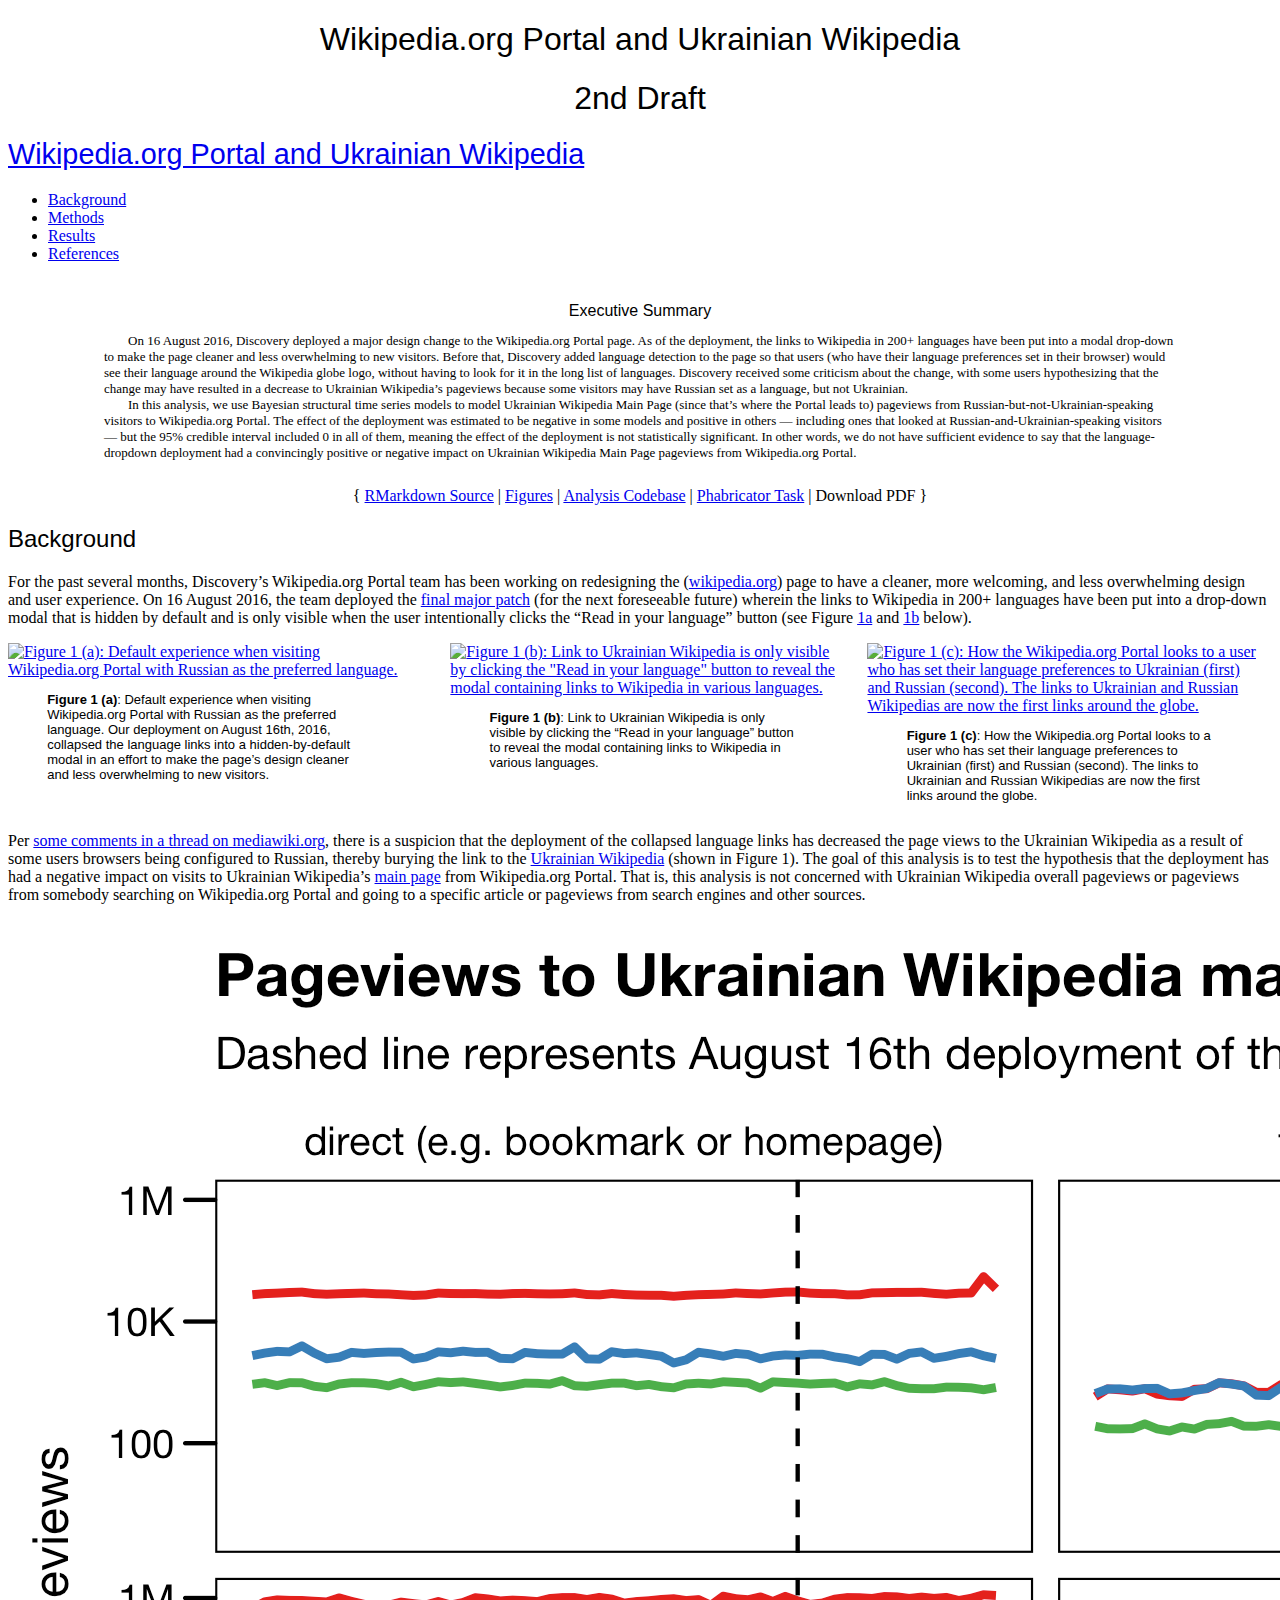
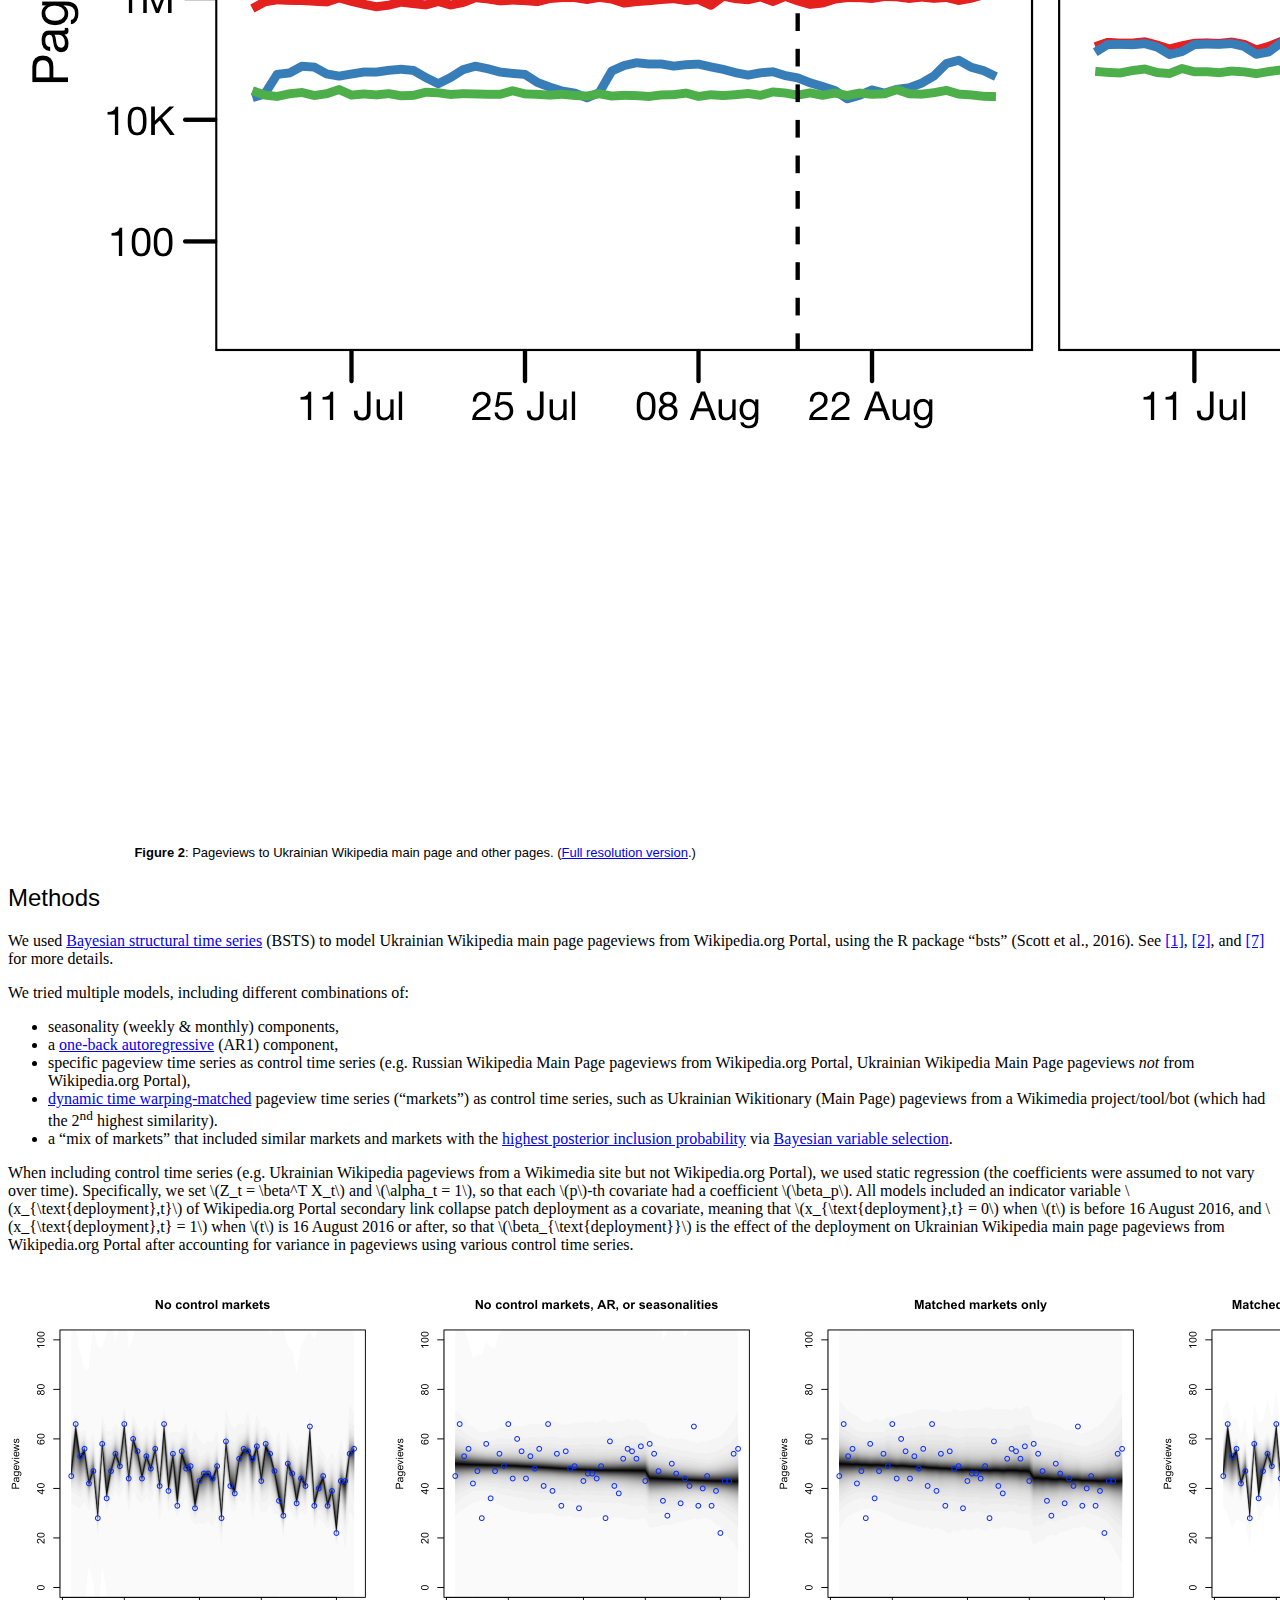
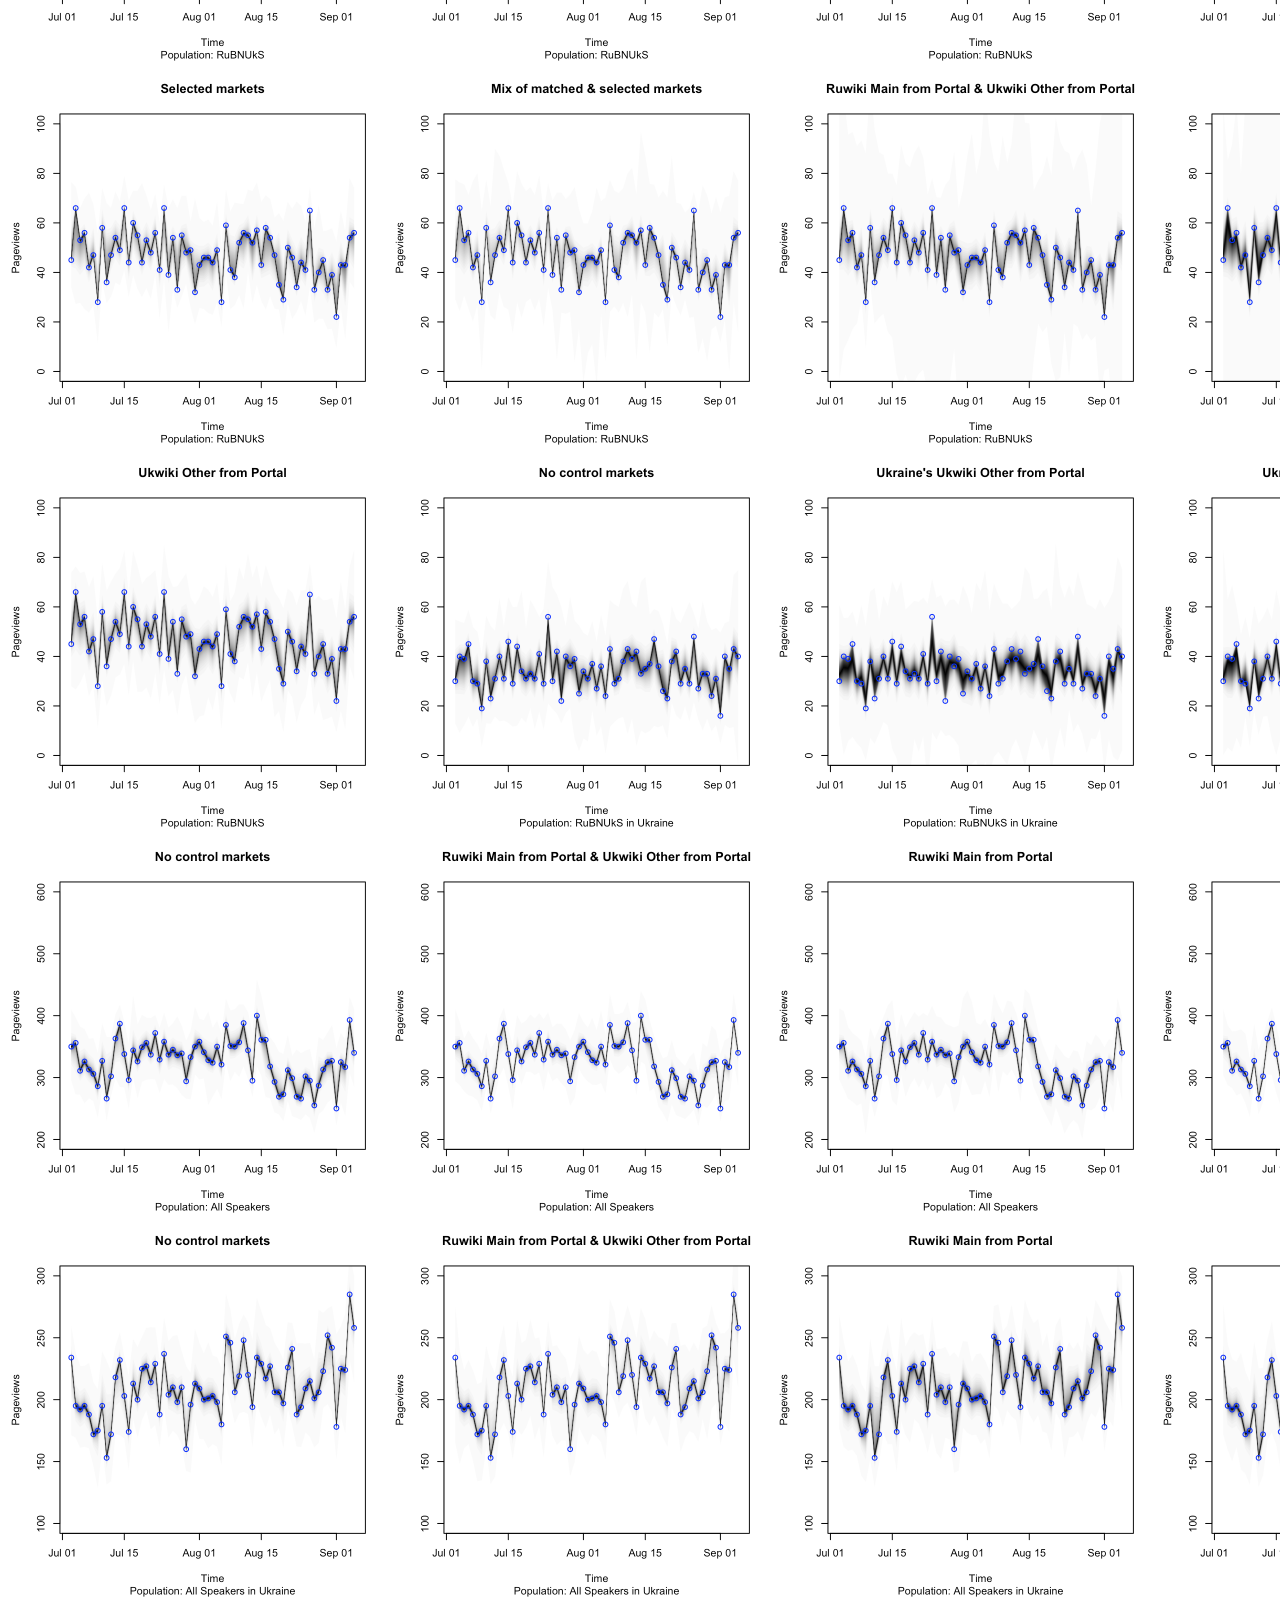
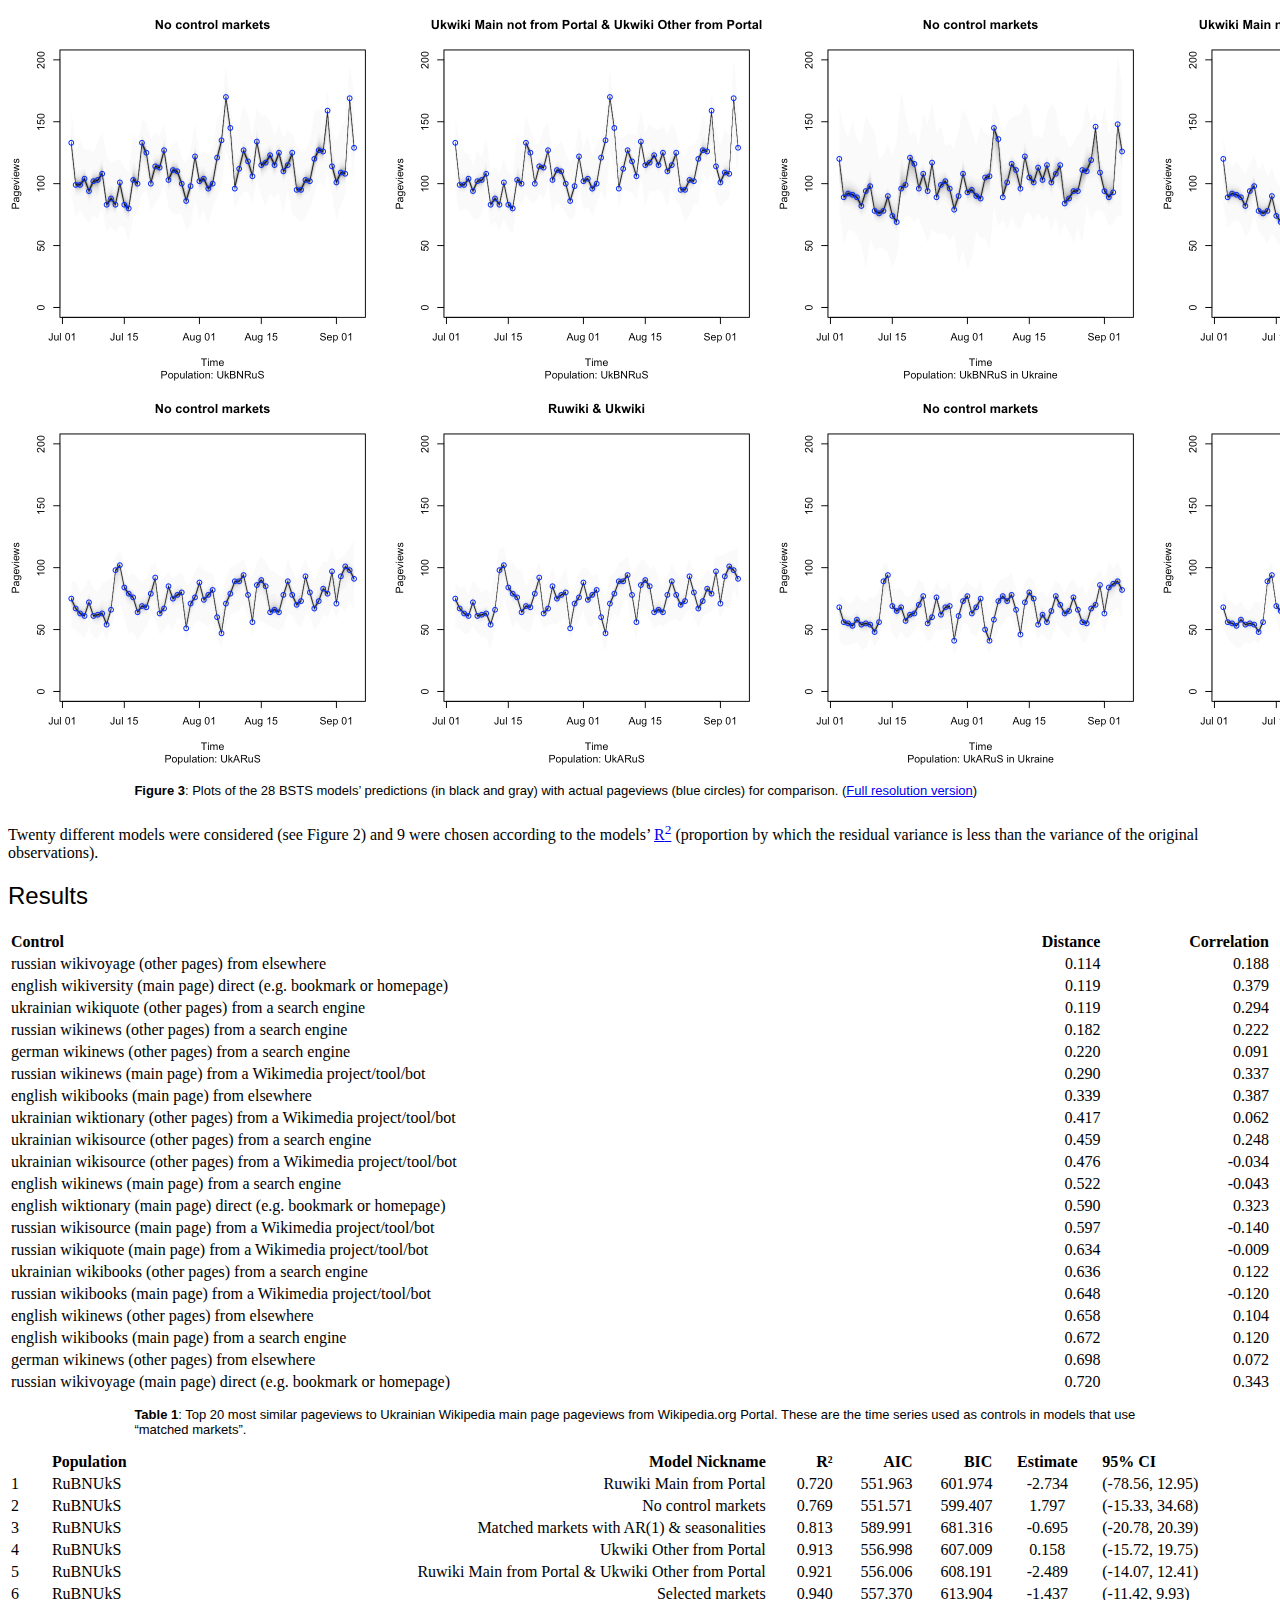
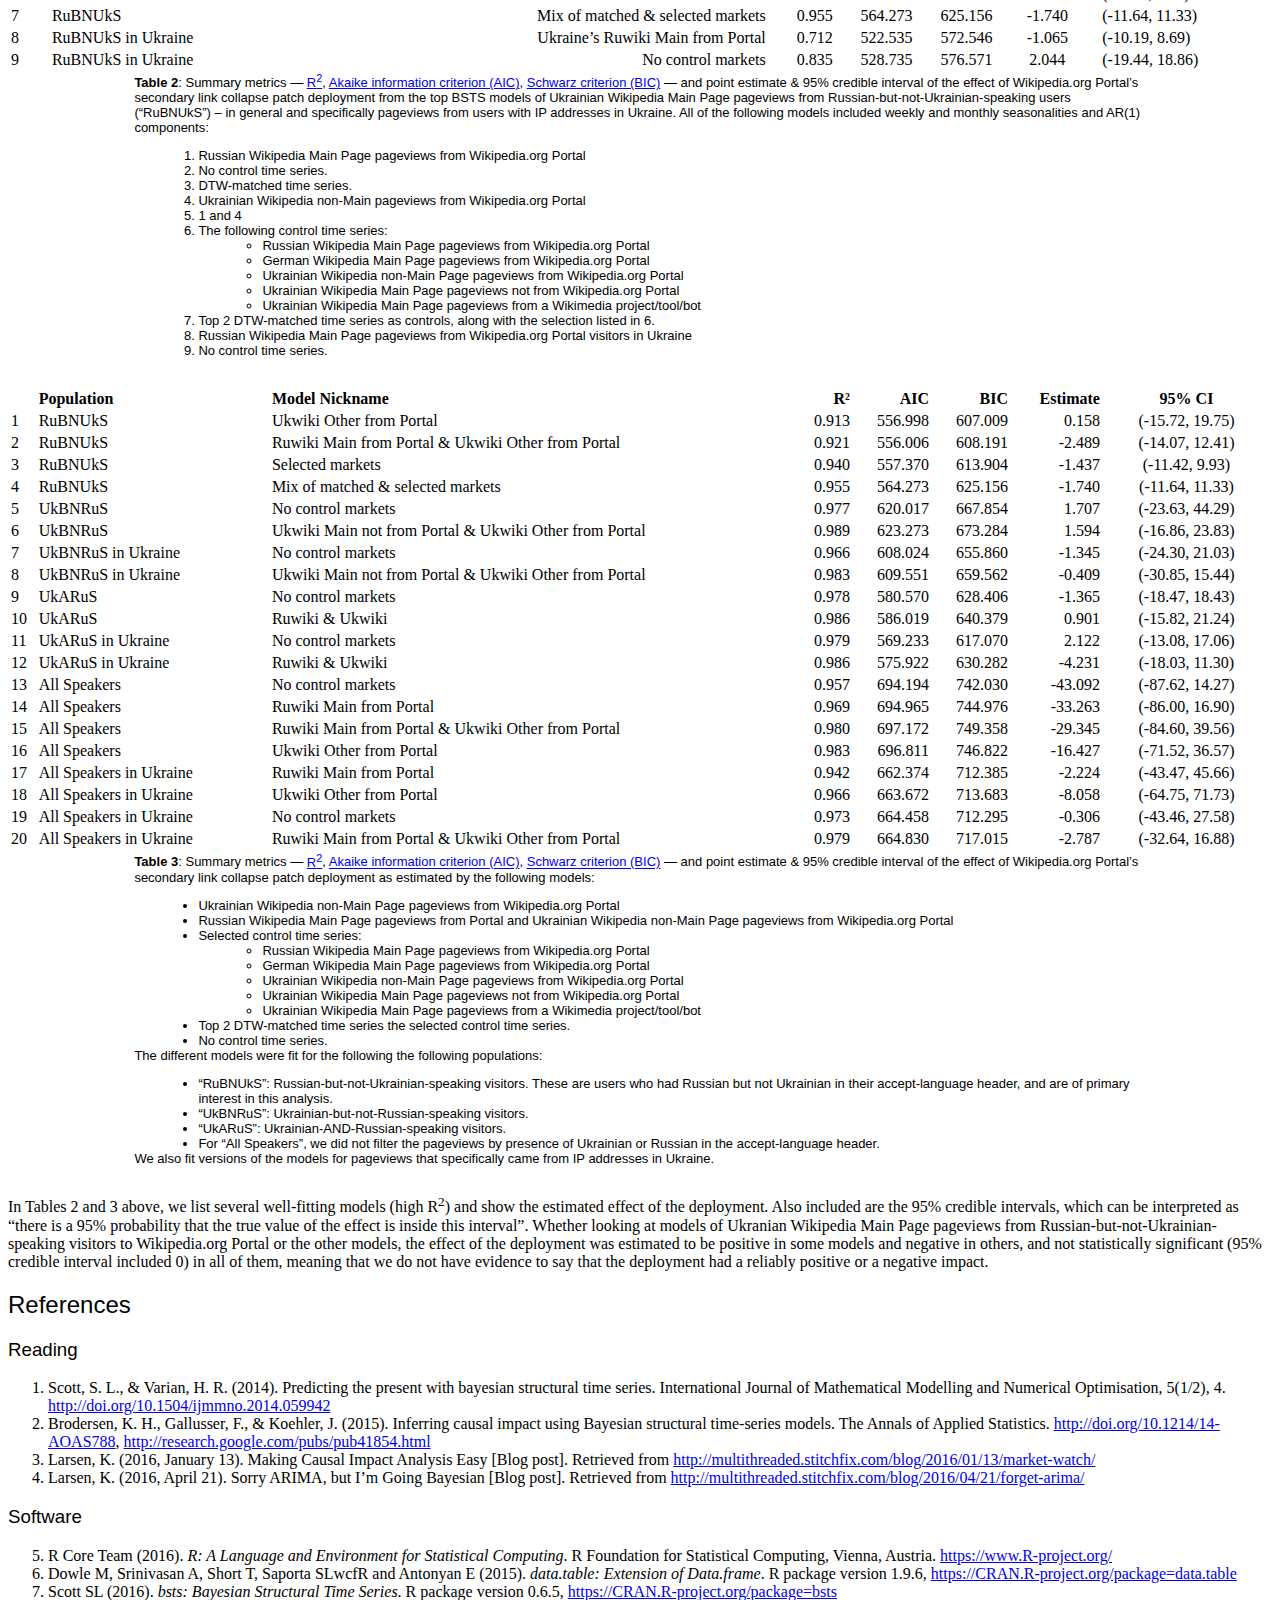
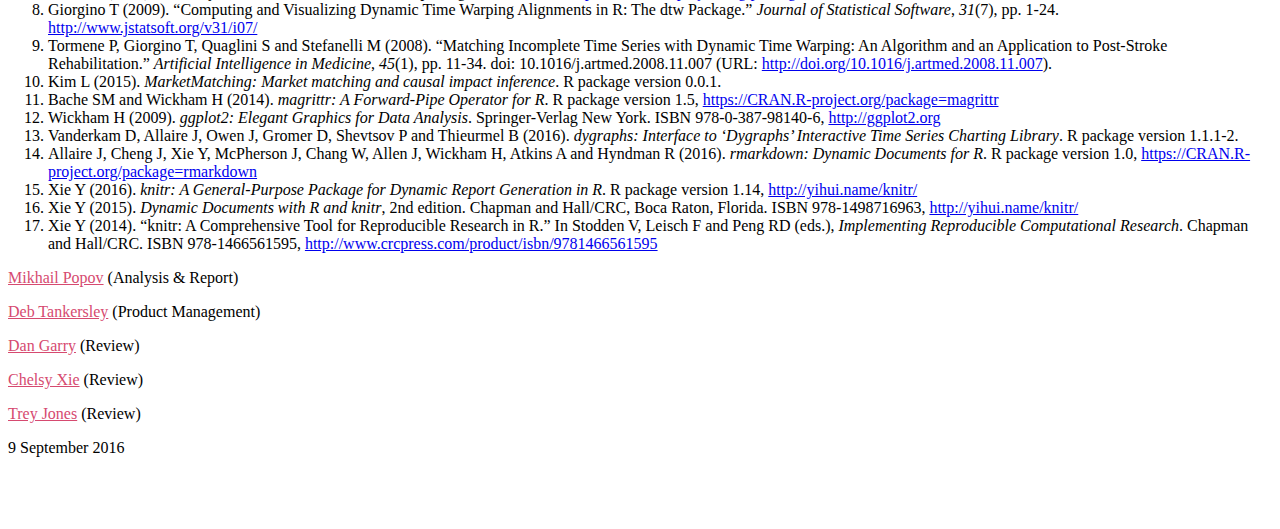
==== commit f656b9b7: "[T143853] 2nd draft" ====
--- a/docs/ukrainian/index.html
+++ b/docs/ukrainian/index.html
@@ -9,7 +9,10 @@
 <meta name="generator" content="pandoc" />
 
 <meta name="author" content="Mikhail Popov (Analysis &amp; Report)" />
-<meta name="author" content="Deborah Tankersley (Product Management)" />
+<meta name="author" content="Deb Tankersley (Product Management)" />
+<meta name="author" content="Dan Garry (Review)" />
+<meta name="author" content="Chelsy Xie (Review)" />
+<meta name="author" content="Trey Jones (Review)" />
 
 
 <title>Wikipedia.org Portal and Ukrainian Wikipedia</title>
@@ -38,6 +41,7 @@
 
 <div id="header">
 <h1 class="title">Wikipedia.org Portal and Ukrainian Wikipedia</h1>
+<h1 class="subtitle">2nd Draft</h1>
 </div>
 
 
@@ -59,10 +63,10 @@
 Executive Summary
 </h2>
 <p>
-On 16 August 2016, Discovery deployed a major design change to the Wikipedia.org Portal page. As of the deployment, the links to Wikipedia in 200+ languages have been put into a modal drop-down to make the page cleaner and less overwhelming to new visitors. Before that, Discovery added language detection to the page so that users (who have their language preferences set in their browser) would see their language around the Wikipedia globe logo, without having to look for it in the long list of languages. Discovery received criticism about the change, with some users hypothesizing that the change has resulted in a decrease to Ukrainian Wikipedia’s pageviews because some visitors may have Russian set as a language, but not Ukrainian.
+On 16 August 2016, Discovery deployed a major design change to the Wikipedia.org Portal page. As of the deployment, the links to Wikipedia in 200+ languages have been put into a modal drop-down to make the page cleaner and less overwhelming to new visitors. Before that, Discovery added language detection to the page so that users (who have their language preferences set in their browser) would see their language around the Wikipedia globe logo, without having to look for it in the long list of languages. Discovery received some criticism about the change, with some users hypothesizing that the change may have resulted in a decrease to Ukrainian Wikipedia’s pageviews because some visitors may have Russian set as a language, but not Ukrainian.
 </p>
 <p>
-In this analysis, we use Bayesian structural time series models to model Ukrainian Wikipedia Main Page (since that’s where the Portal leads to) pageviews from Russian-but-not-Ukrainian-speaking visitors to Wikipedia.org Portal. The effect of the deployment was estimated to be negative in some models and positive in others — including ones that looked at Russian-and-Ukrainian-speaking visitors — but the 95% credible interval included 0 in all of them, meaning the effect of the deployment is not statistically significant. In other words, we do have sufficient evidence to say that the language-dropdown deployment had a convincingly positive or negative impact on Ukrainian Wikipedia Main Page pageviews from Wikipedia.org Portal.
+In this analysis, we use Bayesian structural time series models to model Ukrainian Wikipedia Main Page (since that’s where the Portal leads to) pageviews from Russian-but-not-Ukrainian-speaking visitors to Wikipedia.org Portal. The effect of the deployment was estimated to be negative in some models and positive in others — including ones that looked at Russian-and-Ukrainian-speaking visitors — but the 95% credible interval included 0 in all of them, meaning the effect of the deployment is not statistically significant. In other words, we do not have sufficient evidence to say that the language-dropdown deployment had a convincingly positive or negative impact on Ukrainian Wikipedia Main Page pageviews from Wikipedia.org Portal.
 </p>
 </div>
 <p style="text-align: center;">
@@ -377,9 +381,26 @@
 </li>
 <li>
 The following control time series:
-</li>
-<li>
-The following control time series:
+<ul class="caption">
+<li>
+Russian Wikipedia Main Page pageviews from Wikipedia.org Portal
+</li>
+<li>
+German Wikipedia Main Page pageviews from Wikipedia.org Portal
+</li>
+<li>
+Ukrainian Wikipedia non-Main Page pageviews from Wikipedia.org Portal
+</li>
+<li>
+Ukrainian Wikipedia Main Page pageviews not from Wikipedia.org Portal
+</li>
+<li>
+Ukrainian Wikipedia Main Page pageviews from a Wikimedia project/tool/bot
+</li>
+</ul>
+</li>
+<li>
+Top 2 DTW-matched time series as controls, along with the selection listed in 6.
 </li>
 <li>
 Russian Wikipedia Main Page pageviews from Wikipedia.org Portal visitors in Ukraine
@@ -712,9 +733,12 @@
 </div>
 
 <div id="postamble" data-toggle="wy-nav-shift" class="status">
-<p class="author"><span class="glyphicon glyphicon-user"></span> Mikhail Popov (Analysis &amp; Report)</p>
-<p class="author"><span class="glyphicon glyphicon-user"></span> Deborah Tankersley (Product Management)</p>
-<p class="date"><span class="glyphicon glyphicon-calendar"></span> 7 September 2016</p>
+<p class="author"><span class="glyphicon glyphicon-user"></span> <a href = "https://meta.wikimedia.org/wiki/User:MPopov_(WMF)">Mikhail Popov</a> (Analysis &amp; Report)</p>
+<p class="author"><span class="glyphicon glyphicon-user"></span> <a href = "https://meta.wikimedia.org/wiki/User:DTankersley_(WMF)">Deb Tankersley</a> (Product Management)</p>
+<p class="author"><span class="glyphicon glyphicon-user"></span> <a href = "https://meta.wikimedia.org/wiki/User:Deskana_(WMF)">Dan Garry</a> (Review)</p>
+<p class="author"><span class="glyphicon glyphicon-user"></span> <a href = "https://meta.wikimedia.org/wiki/User:CXie_(WMF)">Chelsy Xie</a> (Review)</p>
+<p class="author"><span class="glyphicon glyphicon-user"></span> <a href = "https://meta.wikimedia.org/wiki/User:TJones_(WMF)">Trey Jones</a> (Review)</p>
+<p class="date"><span class="glyphicon glyphicon-calendar"></span> 9 September 2016</p>
 </div>
 
 
--- a/docs/ukrainian/style.css
+++ b/docs/ukrainian/style.css
@@ -18,6 +18,10 @@
   font-family: "Gill Sans", "Open Sans", sans-serif;
   font-weight: normal;
   color: black;
+}
+
+p.author a {
+  color: #d64a70;
 }
 
 .caption {
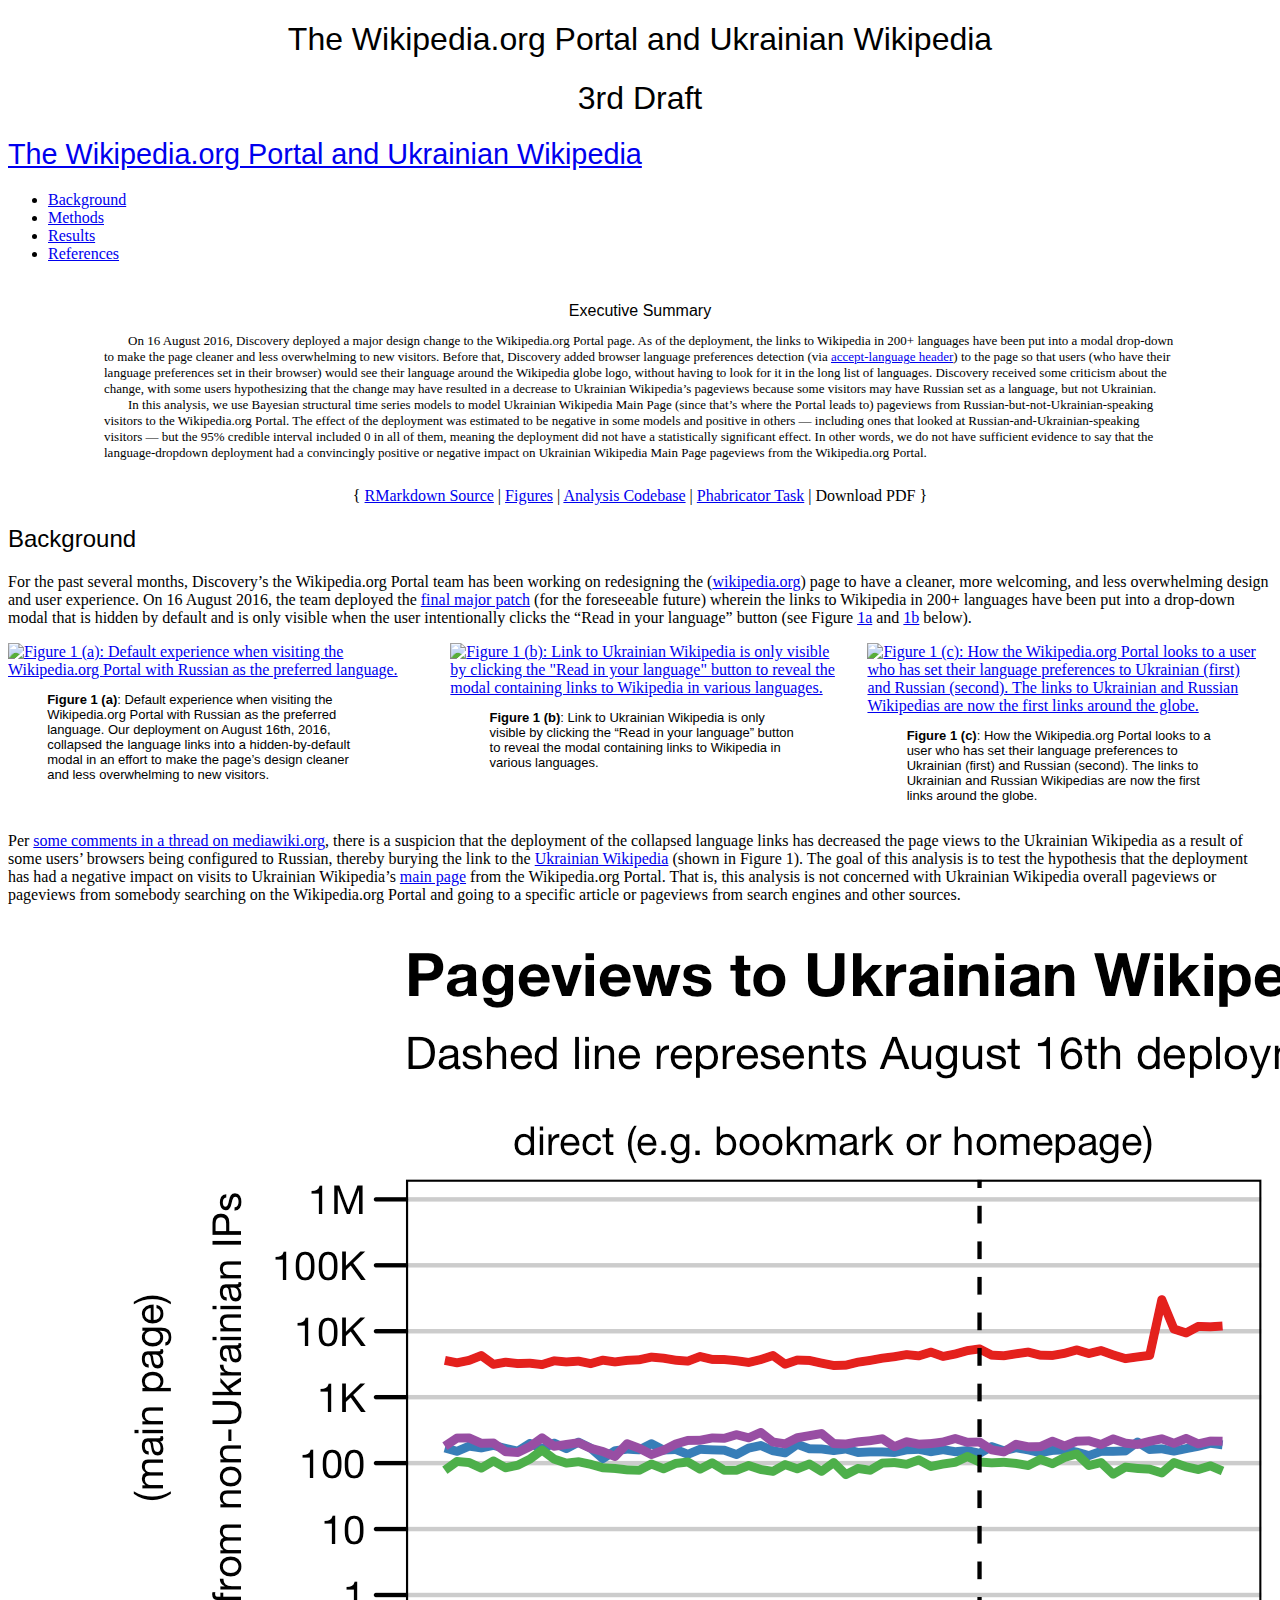
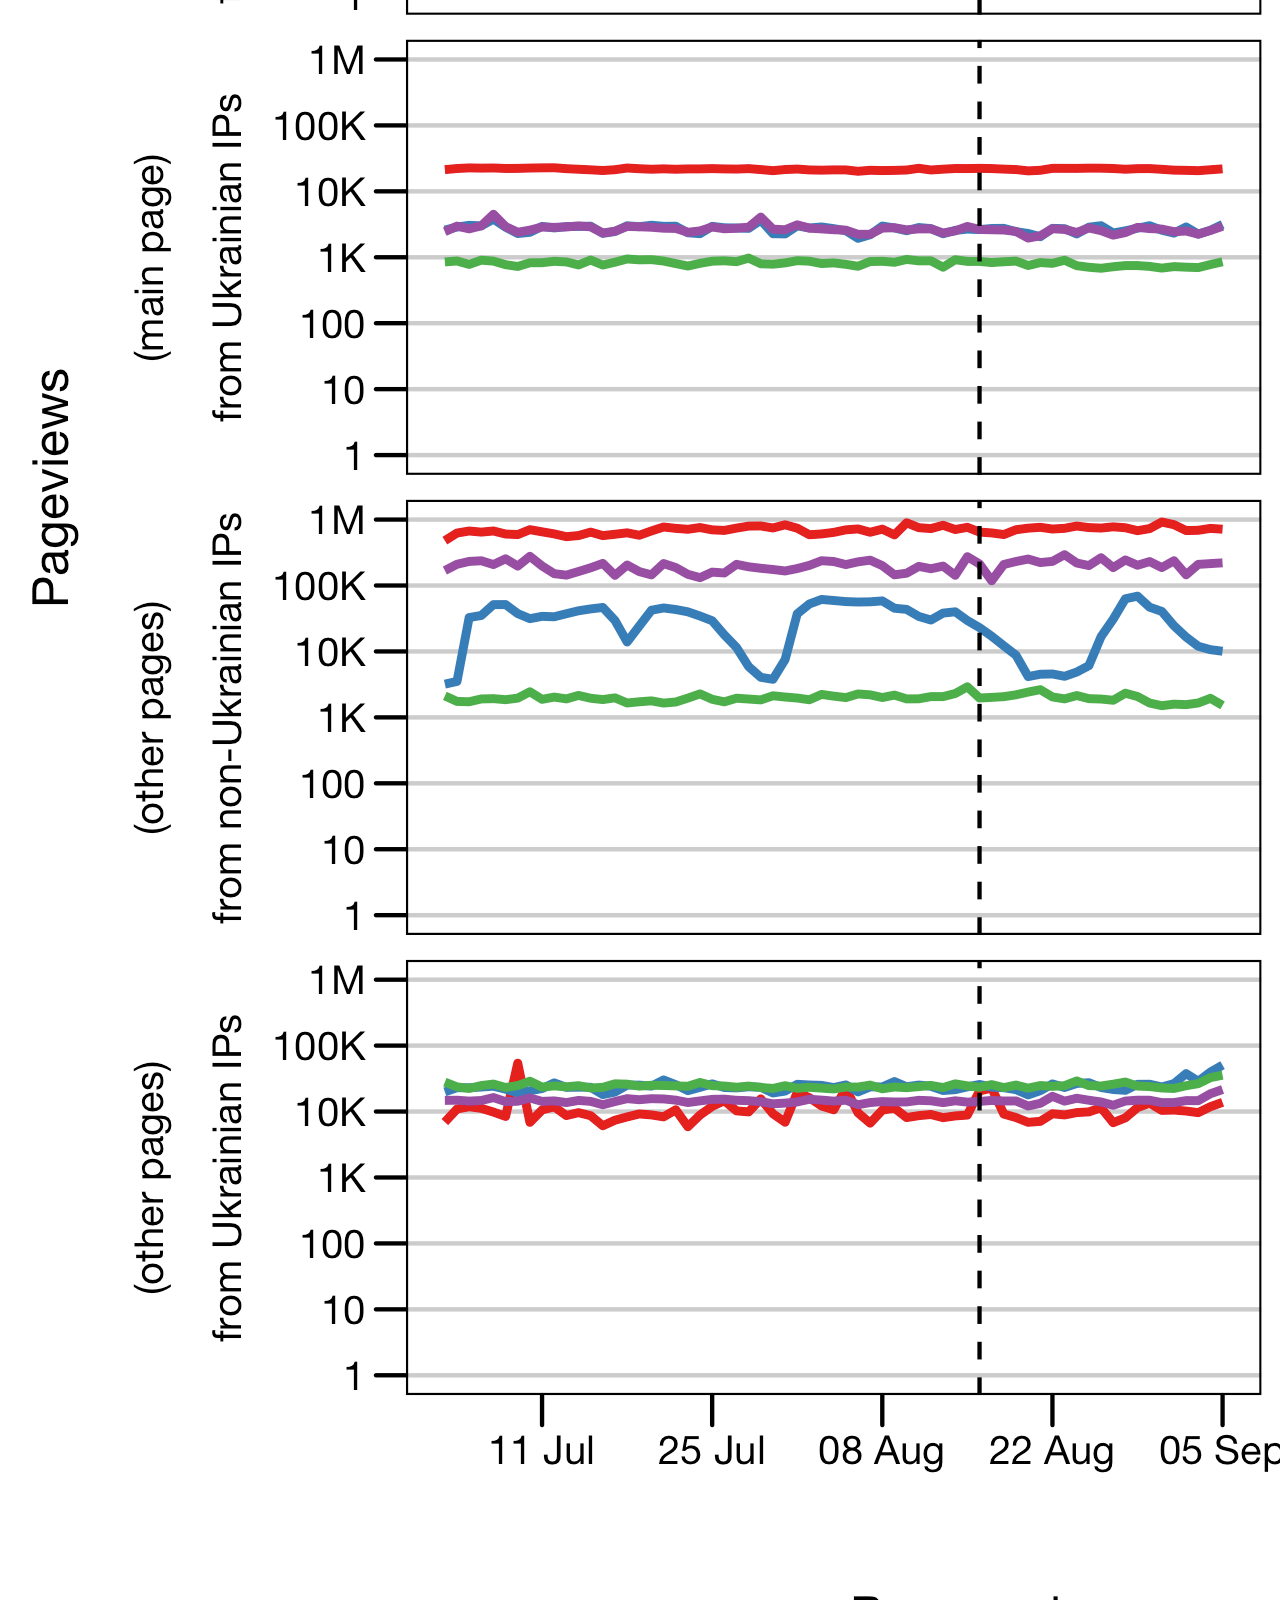
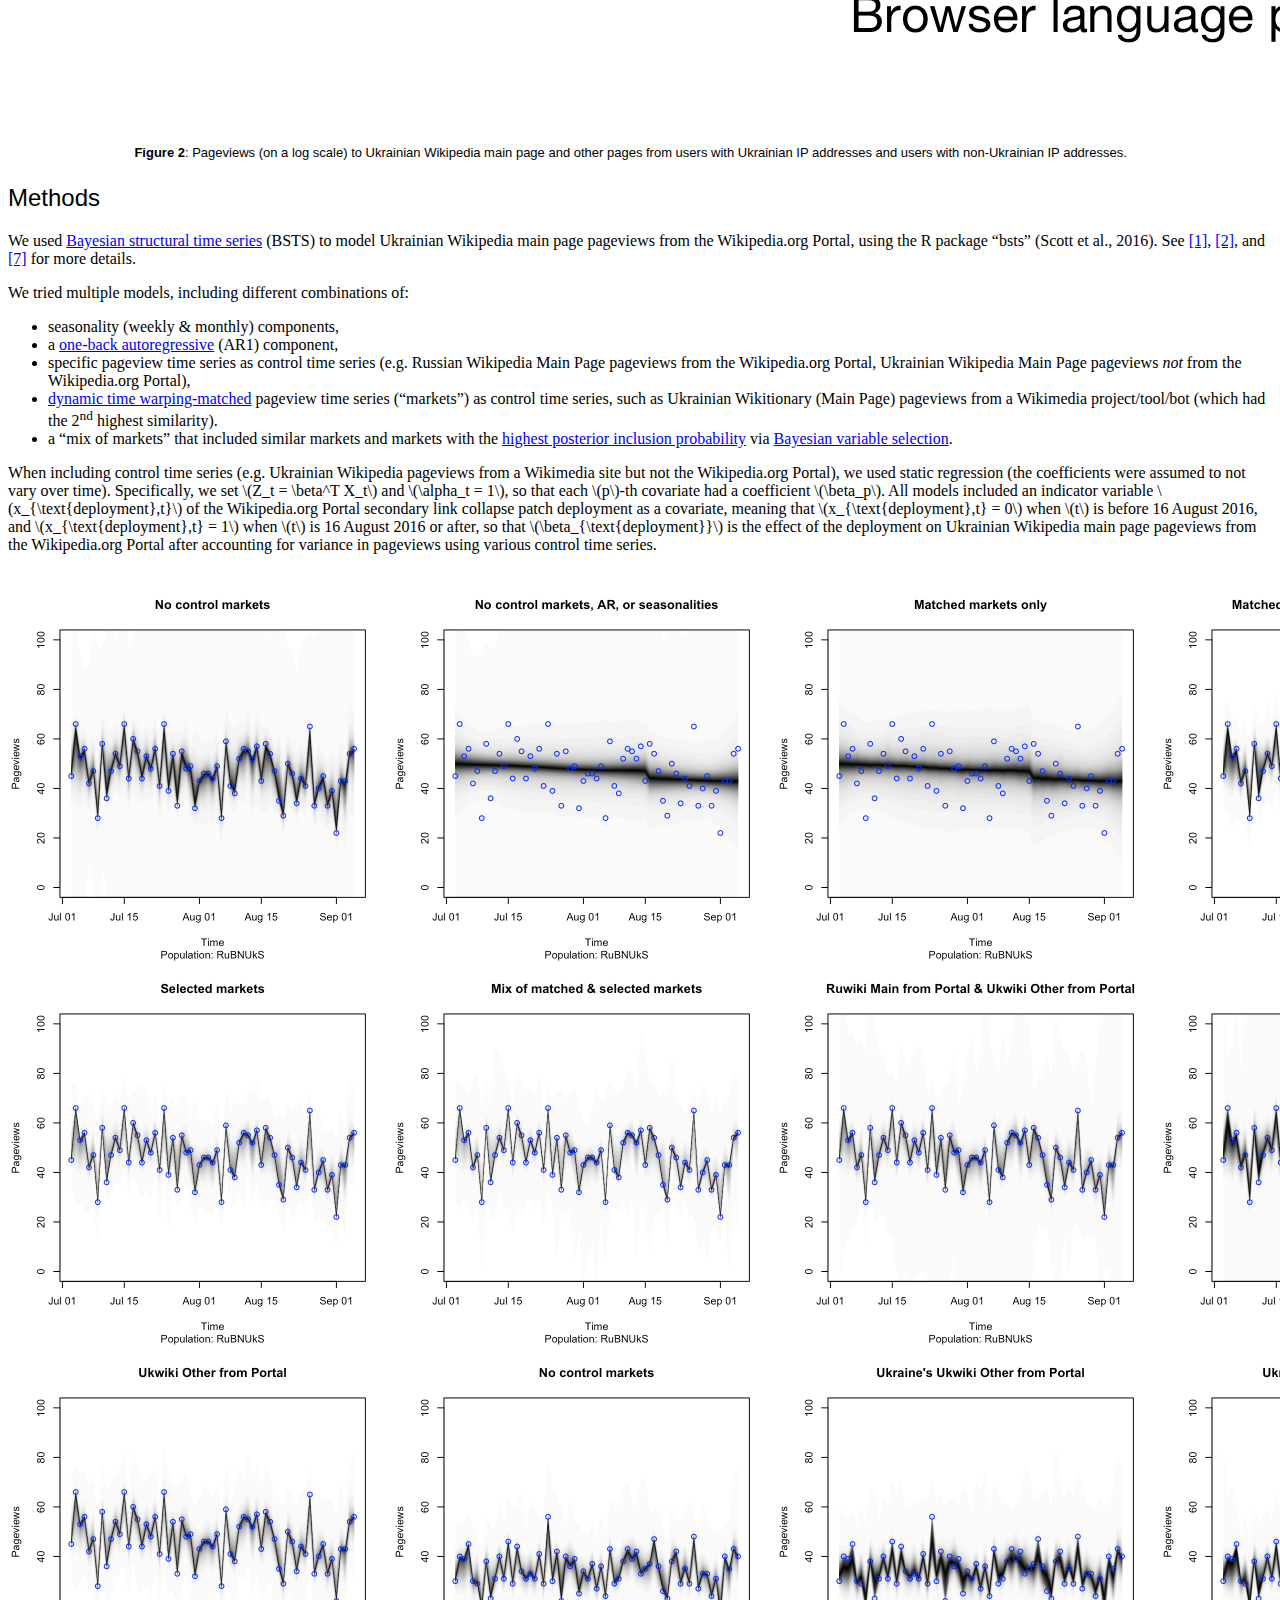
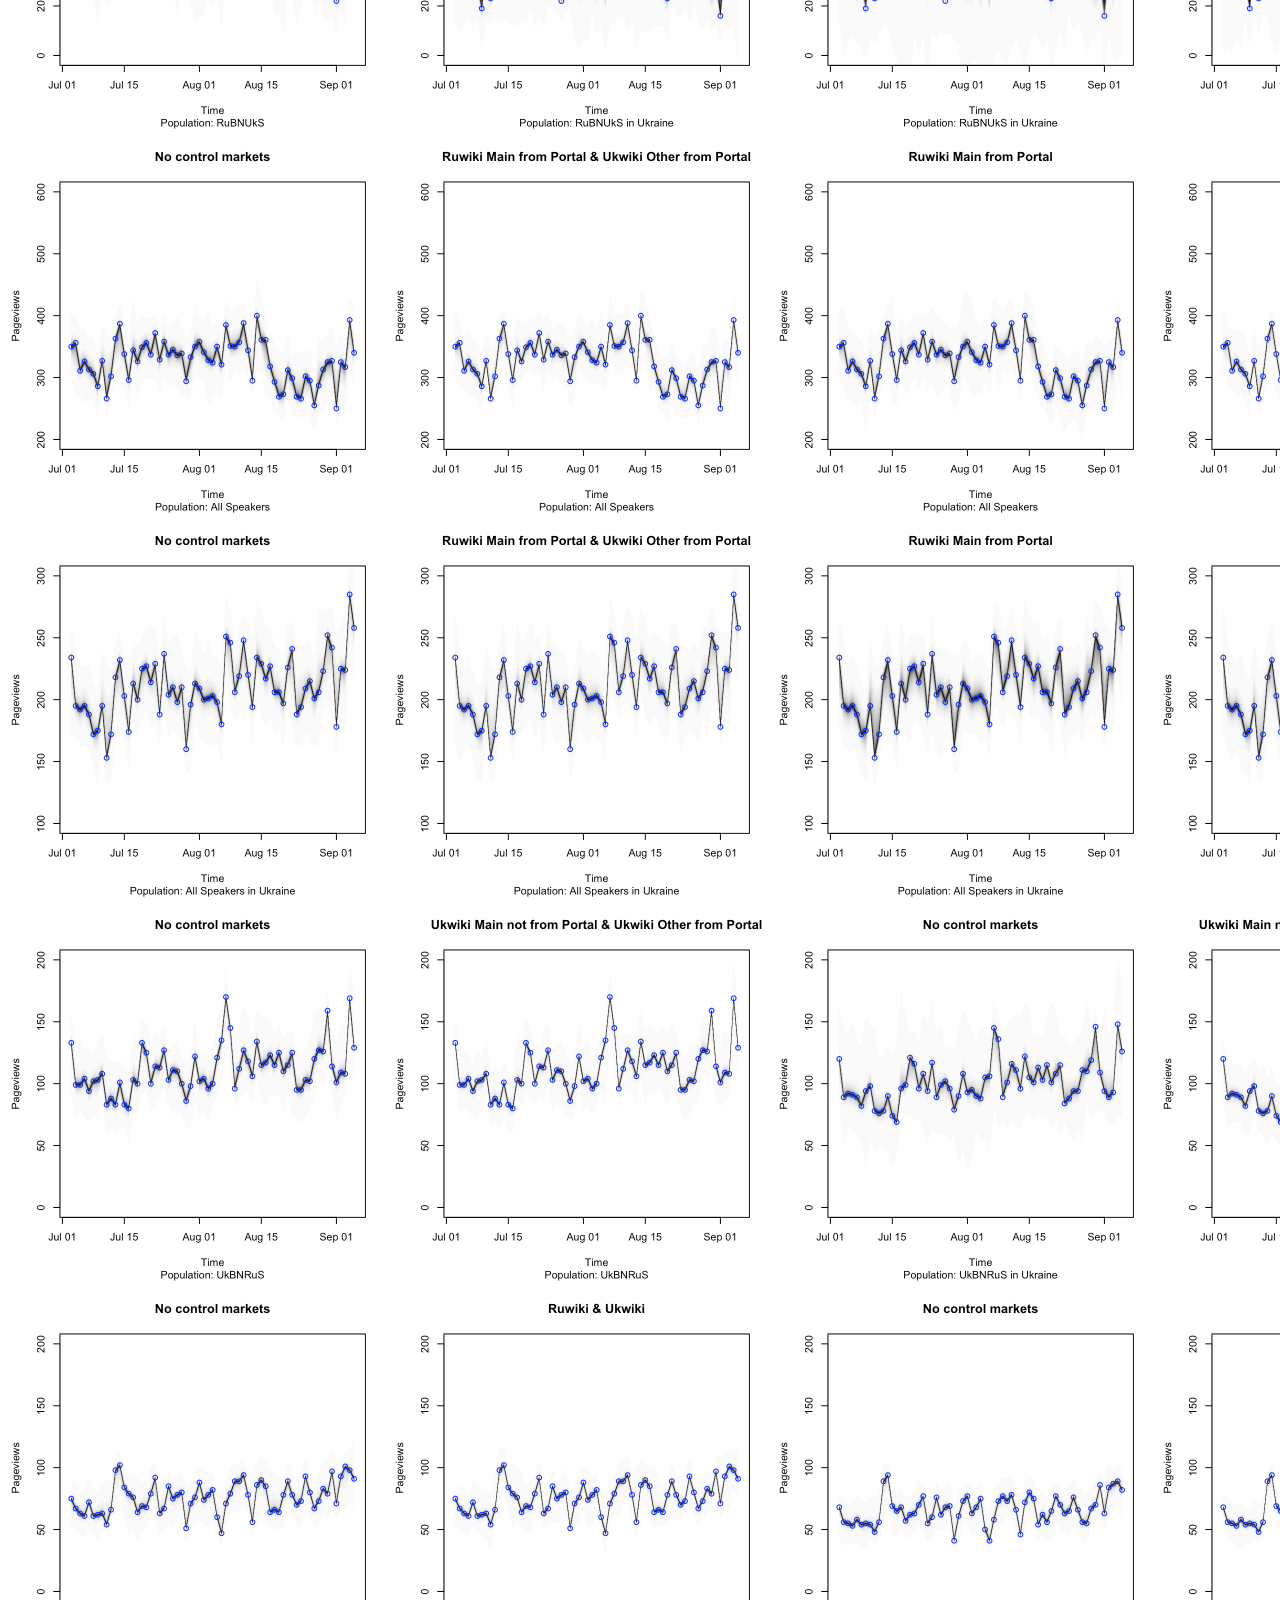
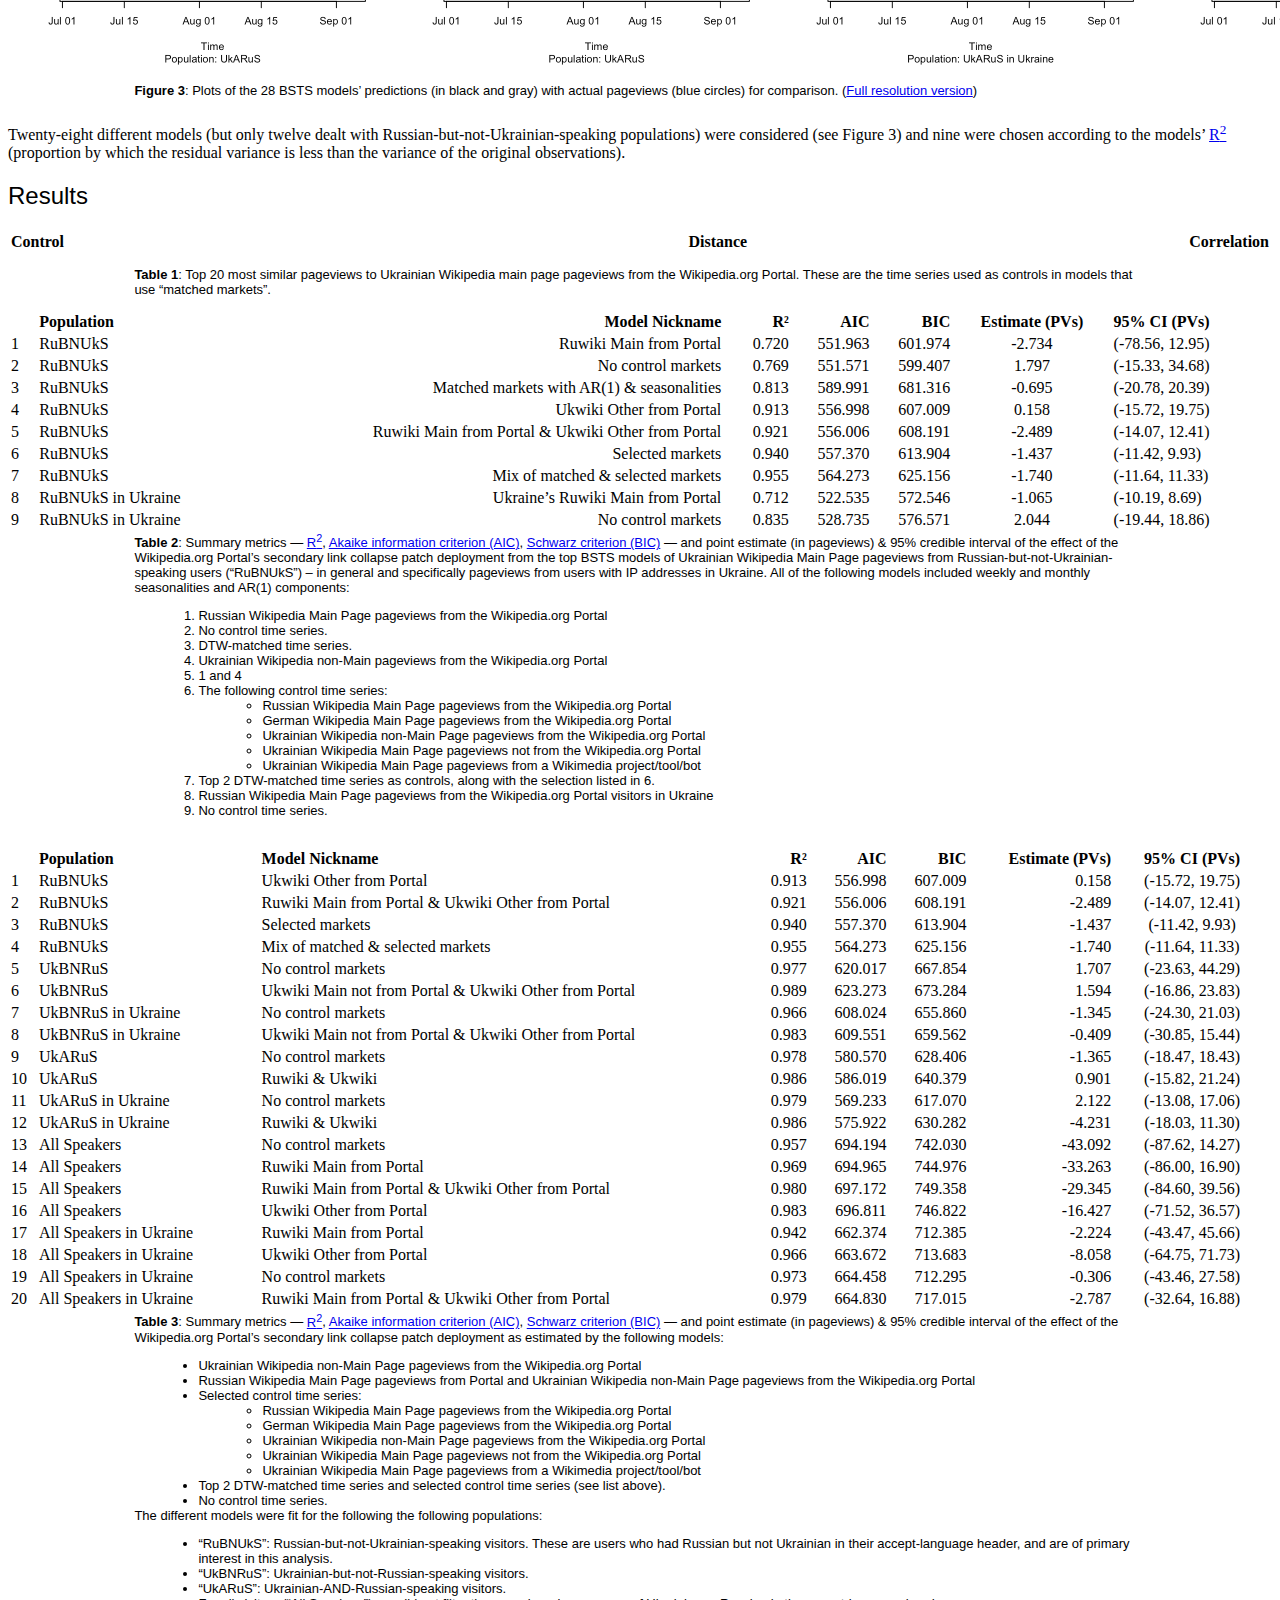
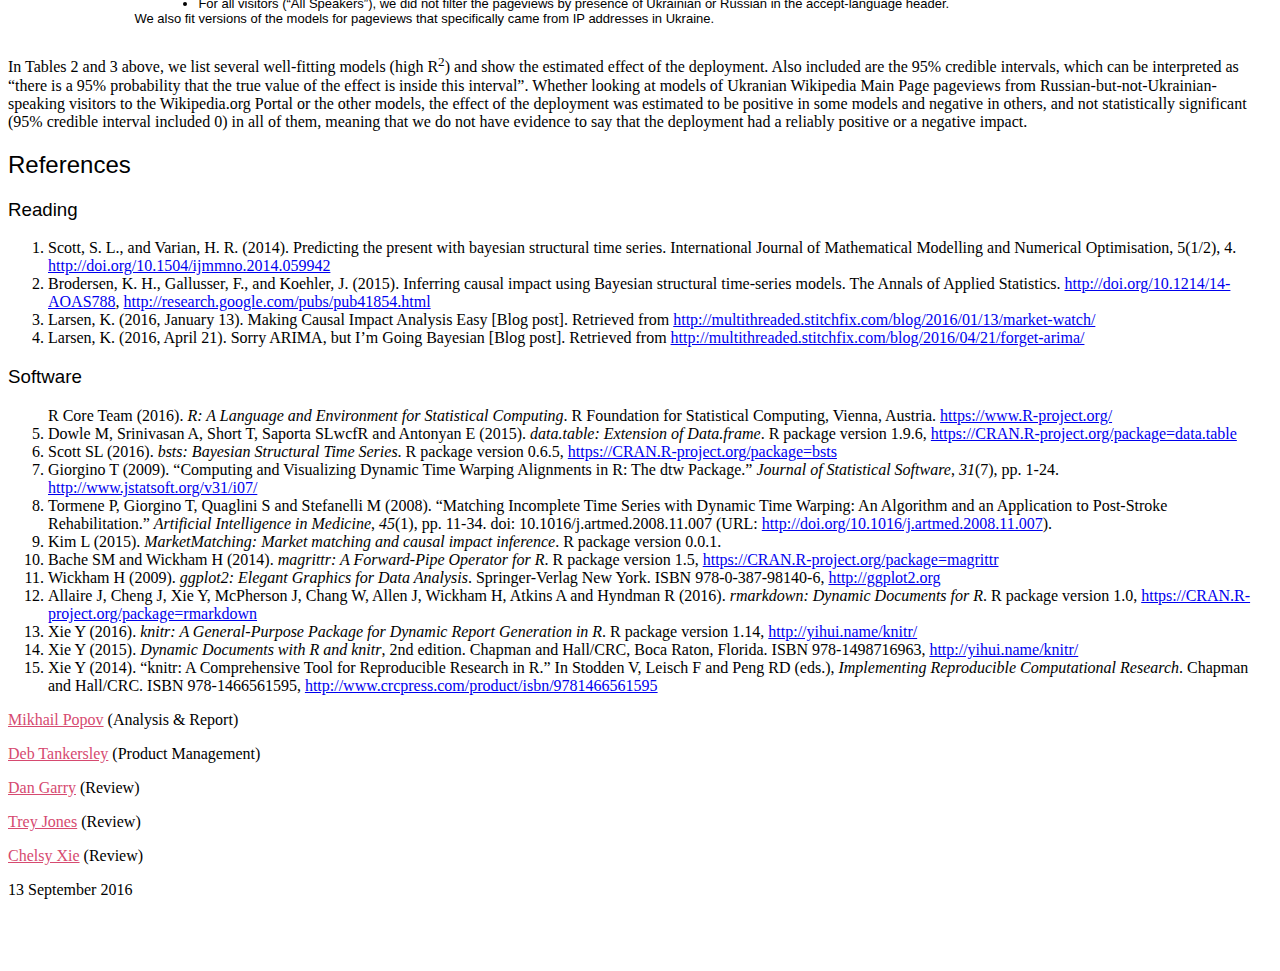
==== commit 209b962a: "[T143853] 3rd draft" ====
--- a/docs/ukrainian/index.html
+++ b/docs/ukrainian/index.html
@@ -11,11 +11,12 @@
 <meta name="author" content="Mikhail Popov (Analysis &amp; Report)" />
 <meta name="author" content="Deb Tankersley (Product Management)" />
 <meta name="author" content="Dan Garry (Review)" />
+<meta name="author" content="Trey Jones (Review)" />
 <meta name="author" content="Chelsy Xie (Review)" />
-<meta name="author" content="Trey Jones (Review)" />
-
-
-<title>Wikipedia.org Portal and Ukrainian Wikipedia</title>
+
+<meta name="date" content="2016-09-13" />
+
+<title>The Wikipedia.org Portal and Ukrainian Wikipedia</title>
 
 <script src="index_files/jquery-1.11.3/jquery.min.js"></script>
 <meta name="viewport" content="width=device-width, initial-scale=1" />
@@ -40,13 +41,13 @@
 </nav>
 
 <div id="header">
-<h1 class="title">Wikipedia.org Portal and Ukrainian Wikipedia</h1>
-<h1 class="subtitle">2nd Draft</h1>
+<h1 class="title">The Wikipedia.org Portal and Ukrainian Wikipedia</h1>
+<h1 class="subtitle">3rd Draft</h1>
 </div>
 
 
 <div id="table-of-contents">
-    <h2><a href="#content">Wikipedia.org Portal and Ukrainian Wikipedia</a></h2>
+    <h2><a href="#content">The Wikipedia.org Portal and Ukrainian Wikipedia</a></h2>
     <div id="text-table-of-contents">
       <ul>
       <li><a href="#background">Background</a></li>
@@ -63,10 +64,10 @@
 Executive Summary
 </h2>
 <p>
-On 16 August 2016, Discovery deployed a major design change to the Wikipedia.org Portal page. As of the deployment, the links to Wikipedia in 200+ languages have been put into a modal drop-down to make the page cleaner and less overwhelming to new visitors. Before that, Discovery added language detection to the page so that users (who have their language preferences set in their browser) would see their language around the Wikipedia globe logo, without having to look for it in the long list of languages. Discovery received some criticism about the change, with some users hypothesizing that the change may have resulted in a decrease to Ukrainian Wikipedia’s pageviews because some visitors may have Russian set as a language, but not Ukrainian.
+On 16 August 2016, Discovery deployed a major design change to the Wikipedia.org Portal page. As of the deployment, the links to Wikipedia in 200+ languages have been put into a modal drop-down to make the page cleaner and less overwhelming to new visitors. Before that, Discovery added browser language preferences detection (via <a href="https://developer.mozilla.org/en-US/docs/Web/HTTP/Headers/Accept-Language">accept-language header</a>) to the page so that users (who have their language preferences set in their browser) would see their language around the Wikipedia globe logo, without having to look for it in the long list of languages. Discovery received some criticism about the change, with some users hypothesizing that the change may have resulted in a decrease to Ukrainian Wikipedia’s pageviews because some visitors may have Russian set as a language, but not Ukrainian.
 </p>
 <p>
-In this analysis, we use Bayesian structural time series models to model Ukrainian Wikipedia Main Page (since that’s where the Portal leads to) pageviews from Russian-but-not-Ukrainian-speaking visitors to Wikipedia.org Portal. The effect of the deployment was estimated to be negative in some models and positive in others — including ones that looked at Russian-and-Ukrainian-speaking visitors — but the 95% credible interval included 0 in all of them, meaning the effect of the deployment is not statistically significant. In other words, we do not have sufficient evidence to say that the language-dropdown deployment had a convincingly positive or negative impact on Ukrainian Wikipedia Main Page pageviews from Wikipedia.org Portal.
+In this analysis, we use Bayesian structural time series models to model Ukrainian Wikipedia Main Page (since that’s where the Portal leads to) pageviews from Russian-but-not-Ukrainian-speaking visitors to the Wikipedia.org Portal. The effect of the deployment was estimated to be negative in some models and positive in others — including ones that looked at Russian-and-Ukrainian-speaking visitors — but the 95% credible interval included 0 in all of them, meaning the deployment did not have a statistically significant effect. In other words, we do not have sufficient evidence to say that the language-dropdown deployment had a convincingly positive or negative impact on Ukrainian Wikipedia Main Page pageviews from the Wikipedia.org Portal.
 </p>
 </div>
 <p style="text-align: center;">
@@ -74,12 +75,12 @@
 </p>
 <div id="background" class="section level2">
 <h2>Background</h2>
-<p>For the past several months, Discovery’s Wikipedia.org Portal team has been working on redesigning the (<a href="https://wikipedia.org">wikipedia.org</a>) page to have a cleaner, more welcoming, and less overwhelming design and user experience. On 16 August 2016, the team deployed the <a href="https://phabricator.wikimedia.org/rWPOR84feffc2ec21fe1e060bf3ffb6e232ab3e259bf0">final major patch</a> (for the next foreseeable future) wherein the links to Wikipedia in 200+ languages have been put into a drop-down modal that is hidden by default and is only visible when the user intentionally clicks the “Read in your language” button (see Figure <a href="figures/portal_a.png">1a</a> and <a href="figures/portal_b.png">1b</a> below).</p>
+<p>For the past several months, Discovery’s the Wikipedia.org Portal team has been working on redesigning the (<a href="https://wikipedia.org">wikipedia.org</a>) page to have a cleaner, more welcoming, and less overwhelming design and user experience. On 16 August 2016, the team deployed the <a href="https://phabricator.wikimedia.org/rWPOR84feffc2ec21fe1e060bf3ffb6e232ab3e259bf0">final major patch</a> (for the foreseeable future) wherein the links to Wikipedia in 200+ languages have been put into a drop-down modal that is hidden by default and is only visible when the user intentionally clicks the “Read in your language” button (see Figure <a href="figures/portal_a.png">1a</a> and <a href="figures/portal_b.png">1b</a> below).</p>
 <div>
 <div style="float: left; width: 31%; margin-right: 2%">
-<a href = "figures/portal_a.png"><img src = "figures/portal_a.png" alt = "Figure 1 (a): Default experience when visiting Wikipedia.org Portal with Russian as the preferred language."></a>
+<a href = "figures/portal_a.png"><img src = "figures/portal_a.png" alt = "Figure 1 (a): Default experience when visiting the Wikipedia.org Portal with Russian as the preferred language."></a>
 <p class="caption">
-<strong>Figure 1 (a)</strong>: Default experience when visiting Wikipedia.org Portal with Russian as the preferred language. Our deployment on August 16th, 2016, collapsed the language links into a hidden-by-default modal in an effort to make the page’s design cleaner and less overwhelming to new visitors.
+<strong>Figure 1 (a)</strong>: Default experience when visiting the Wikipedia.org Portal with Russian as the preferred language. Our deployment on August 16th, 2016, collapsed the language links into a hidden-by-default modal in an effort to make the page’s design cleaner and less overwhelming to new visitors.
 </p>
 </div>
 <div style="float: left; width: 31%; margin-left: 2%">
@@ -98,40 +99,37 @@
 <div style="clear:left;">
 
 </div>
-<p>Per <a href="https://www.mediawiki.org/wiki/Topic:T7n9rhko21e3xawy">some comments in a thread on mediawiki.org</a>, there is a suspicion that the deployment of the collapsed language links has decreased the page views to the Ukrainian Wikipedia as a result of some users browsers being configured to Russian, thereby burying the link to the <a href="https://uk.wikipedia.org/">Ukrainian Wikipedia</a> (shown in Figure 1). The goal of this analysis is to test the hypothesis that the deployment has had a negative impact on visits to Ukrainian Wikipedia’s <a href="https://uk.wikipedia.org/wiki/Головна_сторінка">main page</a> from Wikipedia.org Portal. That is, this analysis is not concerned with Ukrainian Wikipedia overall pageviews or pageviews from somebody searching on Wikipedia.org Portal and going to a specific article or pageviews from search engines and other sources.</p>
+<p>Per <a href="https://www.mediawiki.org/wiki/Topic:T7n9rhko21e3xawy">some comments in a thread on mediawiki.org</a>, there is a suspicion that the deployment of the collapsed language links has decreased the page views to the Ukrainian Wikipedia as a result of some users’ browsers being configured to Russian, thereby burying the link to the <a href="https://uk.wikipedia.org/">Ukrainian Wikipedia</a> (shown in Figure 1). The goal of this analysis is to test the hypothesis that the deployment has had a negative impact on visits to Ukrainian Wikipedia’s <a href="https://uk.wikipedia.org/wiki/">main page</a> from the Wikipedia.org Portal. That is, this analysis is not concerned with Ukrainian Wikipedia overall pageviews or pageviews from somebody searching on the Wikipedia.org Portal and going to a specific article or pageviews from search engines and other sources.</p>
 <div class="figure">
-<img src="figures/pageviews.png" alt="Figure 2: Pageviews to Ukrainian Wikipedia main page and other pages. (Full resolution version.)" />
-<p class="caption"><strong>Figure 2</strong>: Pageviews to Ukrainian Wikipedia main page and other pages. (<a href="figures/pageviews.png">Full resolution version</a>.)</p>
+<a href = "figures/pageviews.png" title = "Click to view the full resolution version."><img src = "figures/pageviews.png" alt = "Figure 2: Pageviews to Ukrainian Wikipedia main page and other pages."></a>
+<p class="caption">
+<strong>Figure 2</strong>: Pageviews (on a log scale) to Ukrainian Wikipedia main page and other pages from users with Ukrainian IP addresses and users with non-Ukrainian IP addresses.
+</p>
 </div>
 </div>
 <div id="methods" class="section level2">
 <h2>Methods</h2>
-<p>We used <a href="https://en.wikipedia.org/wiki/Bayesian_structural_time_series">Bayesian structural time series</a> (BSTS) to model Ukrainian Wikipedia main page pageviews from Wikipedia.org Portal, using the R package “bsts” (Scott et al., 2016). See <a href="http://doi.org/10.1504/ijmmno.2014.059942">[1]</a>, <a href="http://doi.org/10.1214/14-AOAS788">[2]</a>, and <a href="https://CRAN.R-project.org/package=bsts">[7]</a> for more details.</p>
+<p>We used <a href="https://en.wikipedia.org/wiki/Bayesian_structural_time_series">Bayesian structural time series</a> (BSTS) to model Ukrainian Wikipedia main page pageviews from the Wikipedia.org Portal, using the R package “bsts” (Scott et al., 2016). See <a href="#ref-1">[1]</a>, <a href="#ref-2">[2]</a>, and <a href="#ref-7">[7]</a> for more details.</p>
 <p>We tried multiple models, including different combinations of:</p>
 <ul>
 <li>seasonality (weekly &amp; monthly) components,</li>
 <li>a <a href="https://en.wikipedia.org/wiki/Autoregressive_model">one-back autoregressive</a> (AR1) component,</li>
-<li>specific pageview time series as control time series (e.g. Russian Wikipedia Main Page pageviews from Wikipedia.org Portal, Ukrainian Wikipedia Main Page pageviews <em>not</em> from Wikipedia.org Portal),</li>
+<li>specific pageview time series as control time series (e.g. Russian Wikipedia Main Page pageviews from the Wikipedia.org Portal, Ukrainian Wikipedia Main Page pageviews <em>not</em> from the Wikipedia.org Portal),</li>
 <li><a href="https://en.wikipedia.org/wiki/Dynamic_time_warping">dynamic time warping-matched</a> pageview time series (“markets”) as control time series, such as Ukrainian Wikitionary (Main Page) pageviews from a Wikimedia project/tool/bot (which had the 2<sup>nd</sup> highest similarity).</li>
 <li>a “mix of markets” that included similar markets and markets with the <a href="http://google.github.io/CausalImpact/CausalImpact.html#which-predictor-variables-were-used-in-the-model">highest posterior inclusion probability</a> via <a href="http://multithreaded.stitchfix.com/blog/2016/04/21/forget-arima/#bayesian-variable-selection">Bayesian variable selection</a>.</li>
 </ul>
-<p>When including control time series (e.g. Ukrainian Wikipedia pageviews from a Wikimedia site but not Wikipedia.org Portal), we used static regression (the coefficients were assumed to not vary over time). Specifically, we set <span class="math inline">\(Z_t = \beta^T X_t\)</span> and <span class="math inline">\(\alpha_t = 1\)</span>, so that each <span class="math inline">\(p\)</span>-th covariate had a coefficient <span class="math inline">\(\beta_p\)</span>. All models included an indicator variable <span class="math inline">\(x_{\text{deployment},t}\)</span> of Wikipedia.org Portal secondary link collapse patch deployment as a covariate, meaning that <span class="math inline">\(x_{\text{deployment},t} = 0\)</span> when <span class="math inline">\(t\)</span> is before 16 August 2016, and <span class="math inline">\(x_{\text{deployment},t} = 1\)</span> when <span class="math inline">\(t\)</span> is 16 August 2016 or after, so that <span class="math inline">\(\beta_{\text{deployment}}\)</span> is the effect of the deployment on Ukrainian Wikipedia main page pageviews from Wikipedia.org Portal after accounting for variance in pageviews using various control time series.</p>
+<p>When including control time series (e.g. Ukrainian Wikipedia pageviews from a Wikimedia site but not the Wikipedia.org Portal), we used static regression (the coefficients were assumed to not vary over time). Specifically, we set <span class="math inline">\(Z_t = \beta^T X_t\)</span> and <span class="math inline">\(\alpha_t = 1\)</span>, so that each <span class="math inline">\(p\)</span>-th covariate had a coefficient <span class="math inline">\(\beta_p\)</span>. All models included an indicator variable <span class="math inline">\(x_{\text{deployment},t}\)</span> of the Wikipedia.org Portal secondary link collapse patch deployment as a covariate, meaning that <span class="math inline">\(x_{\text{deployment},t} = 0\)</span> when <span class="math inline">\(t\)</span> is before 16 August 2016, and <span class="math inline">\(x_{\text{deployment},t} = 1\)</span> when <span class="math inline">\(t\)</span> is 16 August 2016 or after, so that <span class="math inline">\(\beta_{\text{deployment}}\)</span> is the effect of the deployment on Ukrainian Wikipedia main page pageviews from the Wikipedia.org Portal after accounting for variance in pageviews using various control time series.</p>
 <div class="figure">
 <img src="figures/bsts_aggregate_state_contribution_plots-1.png" alt="**Figure 3**: Plots of the 28 BSTS models' predictions (in black and gray) with actual pageviews (blue circles) for comparison. ([Full resolution version](figures/bsts_aggregate_state_contribution_plots-1.png))" width="1536" />
 <p class="caption">
 <strong>Figure 3</strong>: Plots of the 28 BSTS models’ predictions (in black and gray) with actual pageviews (blue circles) for comparison. (<a href="figures/bsts_aggregate_state_contribution_plots-1.png">Full resolution version</a>)
 </p>
 </div>
-<p>Twenty different models were considered (see Figure 2) and 9 were chosen according to the models’ <a href="https://en.wikipedia.org/wiki/Coefficient_of_determination">R<sup>2</sup></a> (proportion by which the residual variance is less than the variance of the original observations).</p>
+<p>Twenty-eight different models (but only twelve dealt with Russian-but-not-Ukrainian-speaking populations) were considered (see Figure 3) and nine were chosen according to the models’ <a href="https://en.wikipedia.org/wiki/Coefficient_of_determination">R<sup>2</sup></a> (proportion by which the residual variance is less than the variance of the original observations).</p>
 </div>
 <div id="results" class="section level2">
 <h2>Results</h2>
 <table>
-<colgroup>
-<col width="75%" />
-<col width="10%" />
-<col width="13%" />
-</colgroup>
 <thead>
 <tr class="header">
 <th align="left">Control</th>
@@ -140,121 +138,21 @@
 </tr>
 </thead>
 <tbody>
-<tr class="odd">
-<td align="left">russian wikivoyage (other pages) from elsewhere</td>
-<td align="right">0.114</td>
-<td align="right">0.188</td>
-</tr>
-<tr class="even">
-<td align="left">english wikiversity (main page) direct (e.g. bookmark or homepage)</td>
-<td align="right">0.119</td>
-<td align="right">0.379</td>
-</tr>
-<tr class="odd">
-<td align="left">ukrainian wikiquote (other pages) from a search engine</td>
-<td align="right">0.119</td>
-<td align="right">0.294</td>
-</tr>
-<tr class="even">
-<td align="left">russian wikinews (other pages) from a search engine</td>
-<td align="right">0.182</td>
-<td align="right">0.222</td>
-</tr>
-<tr class="odd">
-<td align="left">german wikinews (other pages) from a search engine</td>
-<td align="right">0.220</td>
-<td align="right">0.091</td>
-</tr>
-<tr class="even">
-<td align="left">russian wikinews (main page) from a Wikimedia project/tool/bot</td>
-<td align="right">0.290</td>
-<td align="right">0.337</td>
-</tr>
-<tr class="odd">
-<td align="left">english wikibooks (main page) from elsewhere</td>
-<td align="right">0.339</td>
-<td align="right">0.387</td>
-</tr>
-<tr class="even">
-<td align="left">ukrainian wiktionary (other pages) from a Wikimedia project/tool/bot</td>
-<td align="right">0.417</td>
-<td align="right">0.062</td>
-</tr>
-<tr class="odd">
-<td align="left">ukrainian wikisource (other pages) from a search engine</td>
-<td align="right">0.459</td>
-<td align="right">0.248</td>
-</tr>
-<tr class="even">
-<td align="left">ukrainian wikisource (other pages) from a Wikimedia project/tool/bot</td>
-<td align="right">0.476</td>
-<td align="right">-0.034</td>
-</tr>
-<tr class="odd">
-<td align="left">english wikinews (main page) from a search engine</td>
-<td align="right">0.522</td>
-<td align="right">-0.043</td>
-</tr>
-<tr class="even">
-<td align="left">english wiktionary (main page) direct (e.g. bookmark or homepage)</td>
-<td align="right">0.590</td>
-<td align="right">0.323</td>
-</tr>
-<tr class="odd">
-<td align="left">russian wikisource (main page) from a Wikimedia project/tool/bot</td>
-<td align="right">0.597</td>
-<td align="right">-0.140</td>
-</tr>
-<tr class="even">
-<td align="left">russian wikiquote (main page) from a Wikimedia project/tool/bot</td>
-<td align="right">0.634</td>
-<td align="right">-0.009</td>
-</tr>
-<tr class="odd">
-<td align="left">ukrainian wikibooks (other pages) from a search engine</td>
-<td align="right">0.636</td>
-<td align="right">0.122</td>
-</tr>
-<tr class="even">
-<td align="left">russian wikibooks (main page) from a Wikimedia project/tool/bot</td>
-<td align="right">0.648</td>
-<td align="right">-0.120</td>
-</tr>
-<tr class="odd">
-<td align="left">english wikinews (other pages) from elsewhere</td>
-<td align="right">0.658</td>
-<td align="right">0.104</td>
-</tr>
-<tr class="even">
-<td align="left">english wikibooks (main page) from a search engine</td>
-<td align="right">0.672</td>
-<td align="right">0.120</td>
-</tr>
-<tr class="odd">
-<td align="left">german wikinews (other pages) from elsewhere</td>
-<td align="right">0.698</td>
-<td align="right">0.072</td>
-</tr>
-<tr class="even">
-<td align="left">russian wikivoyage (main page) direct (e.g. bookmark or homepage)</td>
-<td align="right">0.720</td>
-<td align="right">0.343</td>
-</tr>
 </tbody>
 </table>
 <p class="caption">
-<strong>Table 1</strong>: Top 20 most similar pageviews to Ukrainian Wikipedia main page pageviews from Wikipedia.org Portal. These are the time series used as controls in models that use “matched markets”.
-</p>
-<table>
+<strong>Table 1</strong>: Top 20 most similar pageviews to Ukrainian Wikipedia main page pageviews from the Wikipedia.org Portal. These are the time series used as controls in models that use “matched markets”.
+</p>
+<table style="width:100%;">
 <colgroup>
-<col width="3%" />
-<col width="15%" />
-<col width="40%" />
+<col width="2%" />
+<col width="14%" />
+<col width="38%" />
 <col width="5%" />
 <col width="6%" />
 <col width="6%" />
-<col width="8%" />
-<col width="13%" />
+<col width="12%" />
+<col width="12%" />
 </colgroup>
 <thead>
 <tr class="header">
@@ -264,8 +162,8 @@
 <th align="right">R²</th>
 <th align="right">AIC</th>
 <th align="right">BIC</th>
-<th align="center">Estimate</th>
-<th align="left">95% CI</th>
+<th align="center">Estimate (PVs)</th>
+<th align="left">95% CI (PVs)</th>
 </tr>
 </thead>
 <tbody>
@@ -362,10 +260,10 @@
 </tbody>
 </table>
 <div class="caption">
-<strong>Table 2</strong>: Summary metrics — <a href="https://en.wikipedia.org/wiki/Coefficient_of_determination">R<sup>2</sup></a>, <a href="https://en.wikipedia.org/wiki/Akaike_information_criterion">Akaike information criterion (AIC)</a>, <a href="https://en.wikipedia.org/wiki/Bayesian_information_criterion">Schwarz criterion (BIC)</a> — and point estimate &amp; 95% credible interval of the effect of Wikipedia.org Portal’s secondary link collapse patch deployment from the top BSTS models of Ukrainian Wikipedia Main Page pageviews from Russian-but-not-Ukrainian-speaking users (“RuBNUkS”) – in general and specifically pageviews from users with IP addresses in Ukraine. All of the following models included weekly and monthly seasonalities and AR(1) components:
+<strong>Table 2</strong>: Summary metrics — <a href="https://en.wikipedia.org/wiki/Coefficient_of_determination">R<sup>2</sup></a>, <a href="https://en.wikipedia.org/wiki/Akaike_information_criterion">Akaike information criterion (AIC)</a>, <a href="https://en.wikipedia.org/wiki/Bayesian_information_criterion">Schwarz criterion (BIC)</a> — and point estimate (in pageviews) &amp; 95% credible interval of the effect of the Wikipedia.org Portal’s secondary link collapse patch deployment from the top BSTS models of Ukrainian Wikipedia Main Page pageviews from Russian-but-not-Ukrainian-speaking users (“RuBNUkS”) – in general and specifically pageviews from users with IP addresses in Ukraine. All of the following models included weekly and monthly seasonalities and AR(1) components:
 <ol class="caption">
 <li>
-Russian Wikipedia Main Page pageviews from Wikipedia.org Portal
+Russian Wikipedia Main Page pageviews from the Wikipedia.org Portal
 </li>
 <li>
 No control time series.
@@ -374,7 +272,7 @@
 DTW-matched time series.
 </li>
 <li>
-Ukrainian Wikipedia non-Main pageviews from Wikipedia.org Portal
+Ukrainian Wikipedia non-Main pageviews from the Wikipedia.org Portal
 </li>
 <li>
 1 and 4
@@ -383,16 +281,16 @@
 The following control time series:
 <ul class="caption">
 <li>
-Russian Wikipedia Main Page pageviews from Wikipedia.org Portal
-</li>
-<li>
-German Wikipedia Main Page pageviews from Wikipedia.org Portal
-</li>
-<li>
-Ukrainian Wikipedia non-Main Page pageviews from Wikipedia.org Portal
-</li>
-<li>
-Ukrainian Wikipedia Main Page pageviews not from Wikipedia.org Portal
+Russian Wikipedia Main Page pageviews from the Wikipedia.org Portal
+</li>
+<li>
+German Wikipedia Main Page pageviews from the Wikipedia.org Portal
+</li>
+<li>
+Ukrainian Wikipedia non-Main Page pageviews from the Wikipedia.org Portal
+</li>
+<li>
+Ukrainian Wikipedia Main Page pageviews not from the Wikipedia.org Portal
 </li>
 <li>
 Ukrainian Wikipedia Main Page pageviews from a Wikimedia project/tool/bot
@@ -403,23 +301,23 @@
 Top 2 DTW-matched time series as controls, along with the selection listed in 6.
 </li>
 <li>
-Russian Wikipedia Main Page pageviews from Wikipedia.org Portal visitors in Ukraine
+Russian Wikipedia Main Page pageviews from the Wikipedia.org Portal visitors in Ukraine
 </li>
 <li>
 No control time series.
 </li>
 </ol>
 </div>
-<table style="width:100%;">
+<table>
 <colgroup>
 <col width="2%" />
-<col width="18%" />
-<col width="40%" />
-<col width="5%" />
+<col width="17%" />
+<col width="38%" />
+<col width="4%" />
 <col width="6%" />
 <col width="6%" />
-<col width="7%" />
-<col width="13%" />
+<col width="11%" />
+<col width="12%" />
 </colgroup>
 <thead>
 <tr class="header">
@@ -429,8 +327,8 @@
 <th align="right">R²</th>
 <th align="right">AIC</th>
 <th align="right">BIC</th>
-<th align="right">Estimate</th>
-<th align="center">95% CI</th>
+<th align="right">Estimate (PVs)</th>
+<th align="center">95% CI (PVs)</th>
 </tr>
 </thead>
 <tbody>
@@ -638,29 +536,29 @@
 </table>
 <div class="caption">
 <p style="font-size: small; margin: 0; padding: 0;">
-<strong>Table 3</strong>: Summary metrics — <a href="https://en.wikipedia.org/wiki/Coefficient_of_determination">R<sup>2</sup></a>, <a href="https://en.wikipedia.org/wiki/Akaike_information_criterion">Akaike information criterion (AIC)</a>, <a href="https://en.wikipedia.org/wiki/Bayesian_information_criterion">Schwarz criterion (BIC)</a> — and point estimate &amp; 95% credible interval of the effect of Wikipedia.org Portal’s secondary link collapse patch deployment as estimated by the following models:
+<strong>Table 3</strong>: Summary metrics — <a href="https://en.wikipedia.org/wiki/Coefficient_of_determination">R<sup>2</sup></a>, <a href="https://en.wikipedia.org/wiki/Akaike_information_criterion">Akaike information criterion (AIC)</a>, <a href="https://en.wikipedia.org/wiki/Bayesian_information_criterion">Schwarz criterion (BIC)</a> — and point estimate (in pageviews) &amp; 95% credible interval of the effect of the Wikipedia.org Portal’s secondary link collapse patch deployment as estimated by the following models:
 </p>
 <ul class="caption">
 <li>
-Ukrainian Wikipedia non-Main Page pageviews from Wikipedia.org Portal
-</li>
-<li>
-Russian Wikipedia Main Page pageviews from Portal and Ukrainian Wikipedia non-Main Page pageviews from Wikipedia.org Portal
+Ukrainian Wikipedia non-Main Page pageviews from the Wikipedia.org Portal
+</li>
+<li>
+Russian Wikipedia Main Page pageviews from Portal and Ukrainian Wikipedia non-Main Page pageviews from the Wikipedia.org Portal
 </li>
 <li>
 Selected control time series:
 <ul class="caption">
 <li>
-Russian Wikipedia Main Page pageviews from Wikipedia.org Portal
-</li>
-<li>
-German Wikipedia Main Page pageviews from Wikipedia.org Portal
-</li>
-<li>
-Ukrainian Wikipedia non-Main Page pageviews from Wikipedia.org Portal
-</li>
-<li>
-Ukrainian Wikipedia Main Page pageviews not from Wikipedia.org Portal
+Russian Wikipedia Main Page pageviews from the Wikipedia.org Portal
+</li>
+<li>
+German Wikipedia Main Page pageviews from the Wikipedia.org Portal
+</li>
+<li>
+Ukrainian Wikipedia non-Main Page pageviews from the Wikipedia.org Portal
+</li>
+<li>
+Ukrainian Wikipedia Main Page pageviews not from the Wikipedia.org Portal
 </li>
 <li>
 Ukrainian Wikipedia Main Page pageviews from a Wikimedia project/tool/bot
@@ -668,7 +566,7 @@
 </ul>
 </li>
 <li>
-Top 2 DTW-matched time series the selected control time series.
+Top 2 DTW-matched time series and selected control time series (see list above).
 </li>
 <li>
 No control time series.
@@ -688,42 +586,72 @@
 “UkARuS”: Ukrainian-AND-Russian-speaking visitors.
 </li>
 <li>
-For “All Speakers”, we did not filter the pageviews by presence of Ukrainian or Russian in the accept-language header.
+For all visitors (“All Speakers”), we did not filter the pageviews by presence of Ukrainian or Russian in the accept-language header.
 </li>
 </ul>
 <p style="font-size: small; margin: 0; padding: 0;">
 We also fit versions of the models for pageviews that specifically came from IP addresses in Ukraine.
 </p>
 </div>
-<p>In Tables 2 and 3 above, we list several well-fitting models (high R<sup>2</sup>) and show the estimated effect of the deployment. Also included are the 95% credible intervals, which can be interpreted as “there is a 95% probability that the true value of the effect is inside this interval”. Whether looking at models of Ukranian Wikipedia Main Page pageviews from Russian-but-not-Ukrainian-speaking visitors to Wikipedia.org Portal or the other models, the effect of the deployment was estimated to be positive in some models and negative in others, and not statistically significant (95% credible interval included 0) in all of them, meaning that we do not have evidence to say that the deployment had a reliably positive or a negative impact.</p>
+<p>In Tables 2 and 3 above, we list several well-fitting models (high R<sup>2</sup>) and show the estimated effect of the deployment. Also included are the 95% credible intervals, which can be interpreted as “there is a 95% probability that the true value of the effect is inside this interval”. Whether looking at models of Ukranian Wikipedia Main Page pageviews from Russian-but-not-Ukrainian-speaking visitors to the Wikipedia.org Portal or the other models, the effect of the deployment was estimated to be positive in some models and negative in others, and not statistically significant (95% credible interval included 0) in all of them, meaning that we do not have evidence to say that the deployment had a reliably positive or a negative impact.</p>
 </div>
 <div id="references" class="section level2">
 <h2>References</h2>
 <div id="reading" class="section level3">
 <h3>Reading</h3>
-<ol style="list-style-type: decimal">
-<li>Scott, S. L., &amp; Varian, H. R. (2014). Predicting the present with bayesian structural time series. International Journal of Mathematical Modelling and Numerical Optimisation, 5(1/2), 4. <a href="http://doi.org/10.1504/ijmmno.2014.059942" class="uri">http://doi.org/10.1504/ijmmno.2014.059942</a></li>
-<li>Brodersen, K. H., Gallusser, F., &amp; Koehler, J. (2015). Inferring causal impact using Bayesian structural time-series models. The Annals of Applied Statistics. <a href="http://doi.org/10.1214/14-AOAS788" class="uri">http://doi.org/10.1214/14-AOAS788</a>, <a href="http://research.google.com/pubs/pub41854.html" class="uri">http://research.google.com/pubs/pub41854.html</a></li>
-<li>Larsen, K. (2016, January 13). Making Causal Impact Analysis Easy [Blog post]. Retrieved from <a href="http://multithreaded.stitchfix.com/blog/2016/01/13/market-watch/" class="uri">http://multithreaded.stitchfix.com/blog/2016/01/13/market-watch/</a></li>
-<li>Larsen, K. (2016, April 21). Sorry ARIMA, but I’m Going Bayesian [Blog post]. Retrieved from <a href="http://multithreaded.stitchfix.com/blog/2016/04/21/forget-arima/" class="uri">http://multithreaded.stitchfix.com/blog/2016/04/21/forget-arima/</a></li>
+<ol>
+<li id="ref-1">
+Scott, S. L., and Varian, H. R. (2014). Predicting the present with bayesian structural time series. International Journal of Mathematical Modelling and Numerical Optimisation, 5(1/2), 4. <a href="http://doi.org/10.1504/ijmmno.2014.059942" class="uri">http://doi.org/10.1504/ijmmno.2014.059942</a>
+</li>
+<li id="ref-2">
+Brodersen, K. H., Gallusser, F., and Koehler, J. (2015). Inferring causal impact using Bayesian structural time-series models. The Annals of Applied Statistics. <a href="http://doi.org/10.1214/14-AOAS788" class="uri">http://doi.org/10.1214/14-AOAS788</a>, <a href="http://research.google.com/pubs/pub41854.html" class="uri">http://research.google.com/pubs/pub41854.html</a>
+</li>
+<li id="ref-3">
+Larsen, K. (2016, January 13). Making Causal Impact Analysis Easy [Blog post]. Retrieved from <a href="http://multithreaded.stitchfix.com/blog/2016/01/13/market-watch/" class="uri">http://multithreaded.stitchfix.com/blog/2016/01/13/market-watch/</a>
+</li>
+<li id="ref-4">
+Larsen, K. (2016, April 21). Sorry ARIMA, but I’m Going Bayesian [Blog post]. Retrieved from <a href="http://multithreaded.stitchfix.com/blog/2016/04/21/forget-arima/" class="uri">http://multithreaded.stitchfix.com/blog/2016/04/21/forget-arima/</a>
+</li>
 </ol>
 </div>
 <div id="software" class="section level3">
 <h3>Software</h3>
-<ol start="5" style="list-style-type: decimal">
-<li>R Core Team (2016). <em>R: A Language and Environment for Statistical Computing</em>. R Foundation for Statistical Computing, Vienna, Austria. <a href="https://www.R-project.org/" class="uri">https://www.R-project.org/</a></li>
-<li>Dowle M, Srinivasan A, Short T, Saporta SLwcfR and Antonyan E (2015). <em>data.table: Extension of Data.frame</em>. R package version 1.9.6, <a href="https://CRAN.R-project.org/package=data.table" class="uri">https://CRAN.R-project.org/package=data.table</a></li>
-<li>Scott SL (2016). <em>bsts: Bayesian Structural Time Series</em>. R package version 0.6.5, <a href="https://CRAN.R-project.org/package=bsts" class="uri">https://CRAN.R-project.org/package=bsts</a></li>
-<li>Giorgino T (2009). “Computing and Visualizing Dynamic Time Warping Alignments in R: The dtw Package.” <em>Journal of Statistical Software</em>, <em>31</em>(7), pp. 1-24. <a href="http://www.jstatsoft.org/v31/i07/" class="uri">http://www.jstatsoft.org/v31/i07/</a></li>
-<li>Tormene P, Giorgino T, Quaglini S and Stefanelli M (2008). “Matching Incomplete Time Series with Dynamic Time Warping: An Algorithm and an Application to Post-Stroke Rehabilitation.” <em>Artificial Intelligence in Medicine</em>, <em>45</em>(1), pp. 11-34. doi: 10.1016/j.artmed.2008.11.007 (URL: <a href="http://doi.org/10.1016/j.artmed.2008.11.007" class="uri">http://doi.org/10.1016/j.artmed.2008.11.007</a>).</li>
-<li>Kim L (2015). <em>MarketMatching: Market matching and causal impact inference</em>. R package version 0.0.1.</li>
-<li>Bache SM and Wickham H (2014). <em>magrittr: A Forward-Pipe Operator for R</em>. R package version 1.5, <a href="https://CRAN.R-project.org/package=magrittr" class="uri">https://CRAN.R-project.org/package=magrittr</a></li>
-<li>Wickham H (2009). <em>ggplot2: Elegant Graphics for Data Analysis</em>. Springer-Verlag New York. ISBN 978-0-387-98140-6, <a href="http://ggplot2.org" class="uri">http://ggplot2.org</a></li>
-<li>Vanderkam D, Allaire J, Owen J, Gromer D, Shevtsov P and Thieurmel B (2016). <em>dygraphs: Interface to ‘Dygraphs’ Interactive Time Series Charting Library</em>. R package version 1.1.1-2.</li>
-<li>Allaire J, Cheng J, Xie Y, McPherson J, Chang W, Allen J, Wickham H, Atkins A and Hyndman R (2016). <em>rmarkdown: Dynamic Documents for R</em>. R package version 1.0, <a href="https://CRAN.R-project.org/package=rmarkdown" class="uri">https://CRAN.R-project.org/package=rmarkdown</a></li>
-<li>Xie Y (2016). <em>knitr: A General-Purpose Package for Dynamic Report Generation in R</em>. R package version 1.14, <a href="http://yihui.name/knitr/" class="uri">http://yihui.name/knitr/</a></li>
-<li>Xie Y (2015). <em>Dynamic Documents with R and knitr</em>, 2nd edition. Chapman and Hall/CRC, Boca Raton, Florida. ISBN 978-1498716963, <a href="http://yihui.name/knitr/" class="uri">http://yihui.name/knitr/</a></li>
-<li>Xie Y (2014). “knitr: A Comprehensive Tool for Reproducible Research in R.” In Stodden V, Leisch F and Peng RD (eds.), <em>Implementing Reproducible Computational Research</em>. Chapman and Hall/CRC. ISBN 978-1466561595, <a href="http://www.crcpress.com/product/isbn/9781466561595" class="uri">http://www.crcpress.com/product/isbn/9781466561595</a></li>
+<ol start="5" style="list-style-type: decimal" <li id="ref-5">
+R Core Team (2016). <em>R: A Language and Environment for Statistical Computing</em>. R Foundation for Statistical Computing, Vienna, Austria. <a href="https://www.R-project.org/" class="uri">https://www.R-project.org/</a>
+</li>
+<li id="ref-6">
+Dowle M, Srinivasan A, Short T, Saporta SLwcfR and Antonyan E (2015). <em>data.table: Extension of Data.frame</em>. R package version 1.9.6, <a href="https://CRAN.R-project.org/package=data.table" class="uri">https://CRAN.R-project.org/package=data.table</a>
+</li>
+<li id="ref-7">
+Scott SL (2016). <em>bsts: Bayesian Structural Time Series</em>. R package version 0.6.5, <a href="https://CRAN.R-project.org/package=bsts" class="uri">https://CRAN.R-project.org/package=bsts</a>
+</li>
+<li id="ref-8">
+Giorgino T (2009). “Computing and Visualizing Dynamic Time Warping Alignments in R: The dtw Package.” <em>Journal of Statistical Software</em>, <em>31</em>(7), pp. 1-24. <a href="http://www.jstatsoft.org/v31/i07/" class="uri">http://www.jstatsoft.org/v31/i07/</a>
+</li>
+<li id="ref-9">
+Tormene P, Giorgino T, Quaglini S and Stefanelli M (2008). “Matching Incomplete Time Series with Dynamic Time Warping: An Algorithm and an Application to Post-Stroke Rehabilitation.” <em>Artificial Intelligence in Medicine</em>, <em>45</em>(1), pp. 11-34. doi: 10.1016/j.artmed.2008.11.007 (URL: <a href="http://doi.org/10.1016/j.artmed.2008.11.007" class="uri">http://doi.org/10.1016/j.artmed.2008.11.007</a>).
+</li>
+<li id="ref-10">
+Kim L (2015). <em>MarketMatching: Market matching and causal impact inference</em>. R package version 0.0.1.
+</li>
+<li id="ref-11">
+Bache SM and Wickham H (2014). <em>magrittr: A Forward-Pipe Operator for R</em>. R package version 1.5, <a href="https://CRAN.R-project.org/package=magrittr" class="uri">https://CRAN.R-project.org/package=magrittr</a>
+</li>
+<li id="ref-12">
+Wickham H (2009). <em>ggplot2: Elegant Graphics for Data Analysis</em>. Springer-Verlag New York. ISBN 978-0-387-98140-6, <a href="http://ggplot2.org" class="uri">http://ggplot2.org</a>
+</li>
+<li id="ref-13">
+Allaire J, Cheng J, Xie Y, McPherson J, Chang W, Allen J, Wickham H, Atkins A and Hyndman R (2016). <em>rmarkdown: Dynamic Documents for R</em>. R package version 1.0, <a href="https://CRAN.R-project.org/package=rmarkdown" class="uri">https://CRAN.R-project.org/package=rmarkdown</a>
+</li>
+<li id="ref-14">
+Xie Y (2016). <em>knitr: A General-Purpose Package for Dynamic Report Generation in R</em>. R package version 1.14, <a href="http://yihui.name/knitr/" class="uri">http://yihui.name/knitr/</a>
+</li>
+<li id="ref-15">
+Xie Y (2015). <em>Dynamic Documents with R and knitr</em>, 2nd edition. Chapman and Hall/CRC, Boca Raton, Florida. ISBN 978-1498716963, <a href="http://yihui.name/knitr/" class="uri">http://yihui.name/knitr/</a>
+</li>
+<li id="ref-16">
+Xie Y (2014). “knitr: A Comprehensive Tool for Reproducible Research in R.” In Stodden V, Leisch F and Peng RD (eds.), <em>Implementing Reproducible Computational Research</em>. Chapman and Hall/CRC. ISBN 978-1466561595, <a href="http://www.crcpress.com/product/isbn/9781466561595" class="uri">http://www.crcpress.com/product/isbn/9781466561595</a>
+</li>
 </ol>
 </div>
 </div>
@@ -736,9 +664,9 @@
 <p class="author"><span class="glyphicon glyphicon-user"></span> <a href = "https://meta.wikimedia.org/wiki/User:MPopov_(WMF)">Mikhail Popov</a> (Analysis &amp; Report)</p>
 <p class="author"><span class="glyphicon glyphicon-user"></span> <a href = "https://meta.wikimedia.org/wiki/User:DTankersley_(WMF)">Deb Tankersley</a> (Product Management)</p>
 <p class="author"><span class="glyphicon glyphicon-user"></span> <a href = "https://meta.wikimedia.org/wiki/User:Deskana_(WMF)">Dan Garry</a> (Review)</p>
+<p class="author"><span class="glyphicon glyphicon-user"></span> <a href = "https://meta.wikimedia.org/wiki/User:TJones_(WMF)">Trey Jones</a> (Review)</p>
 <p class="author"><span class="glyphicon glyphicon-user"></span> <a href = "https://meta.wikimedia.org/wiki/User:CXie_(WMF)">Chelsy Xie</a> (Review)</p>
-<p class="author"><span class="glyphicon glyphicon-user"></span> <a href = "https://meta.wikimedia.org/wiki/User:TJones_(WMF)">Trey Jones</a> (Review)</p>
-<p class="date"><span class="glyphicon glyphicon-calendar"></span> 9 September 2016</p>
+<p class="date"><span class="glyphicon glyphicon-calendar"></span> 13 September 2016</p>
 </div>
 
 
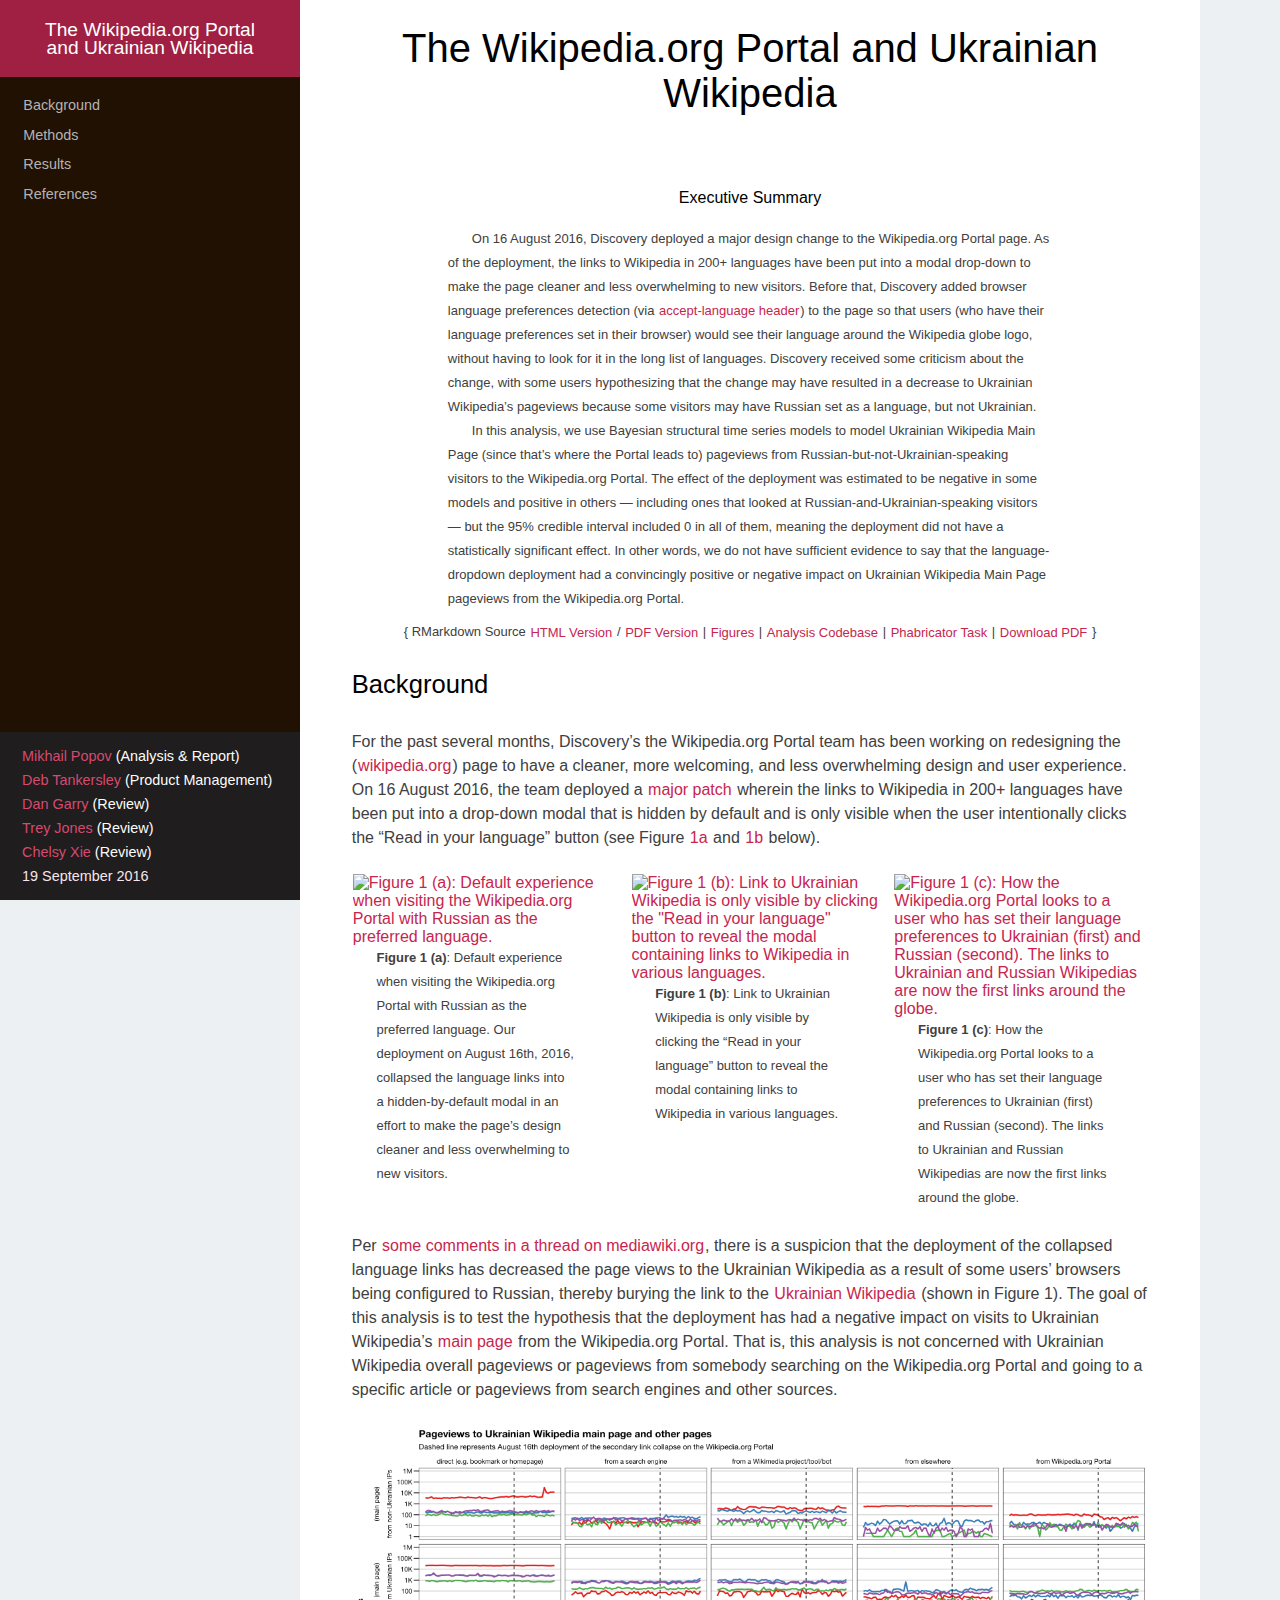
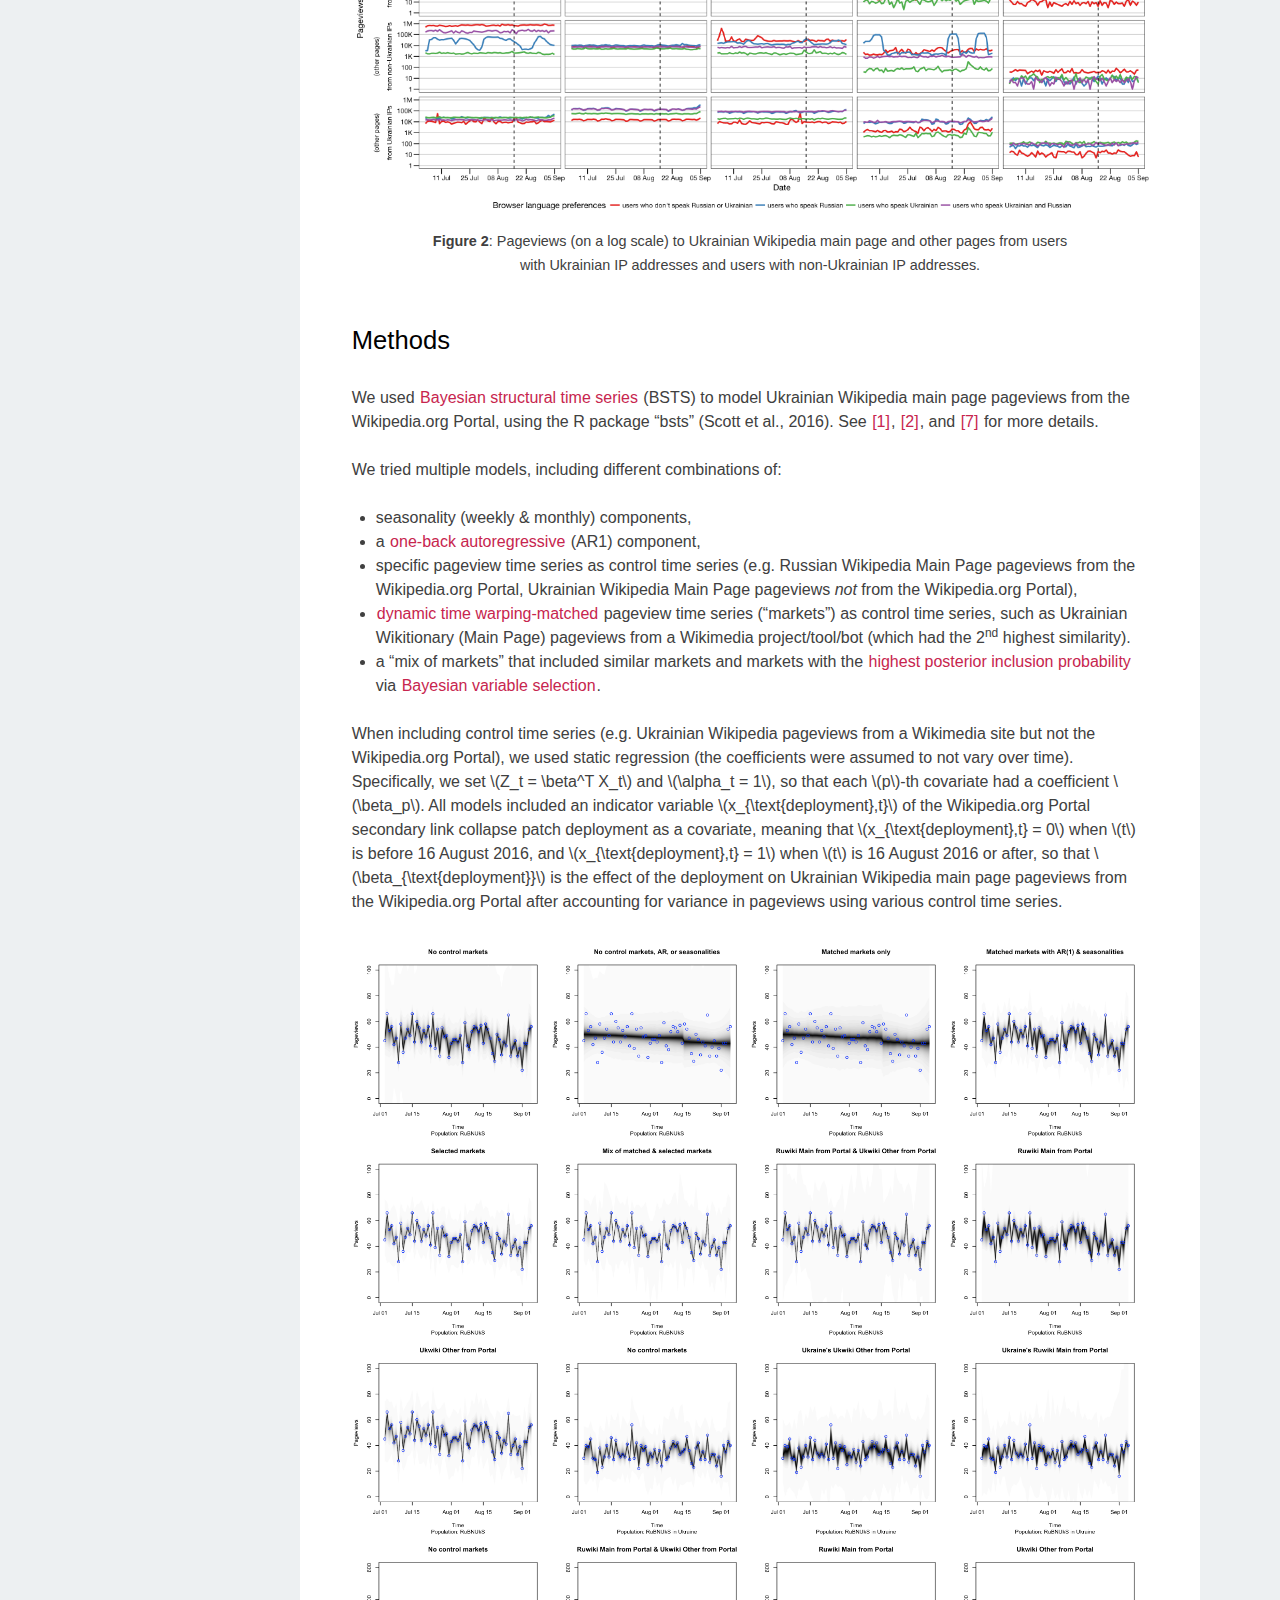
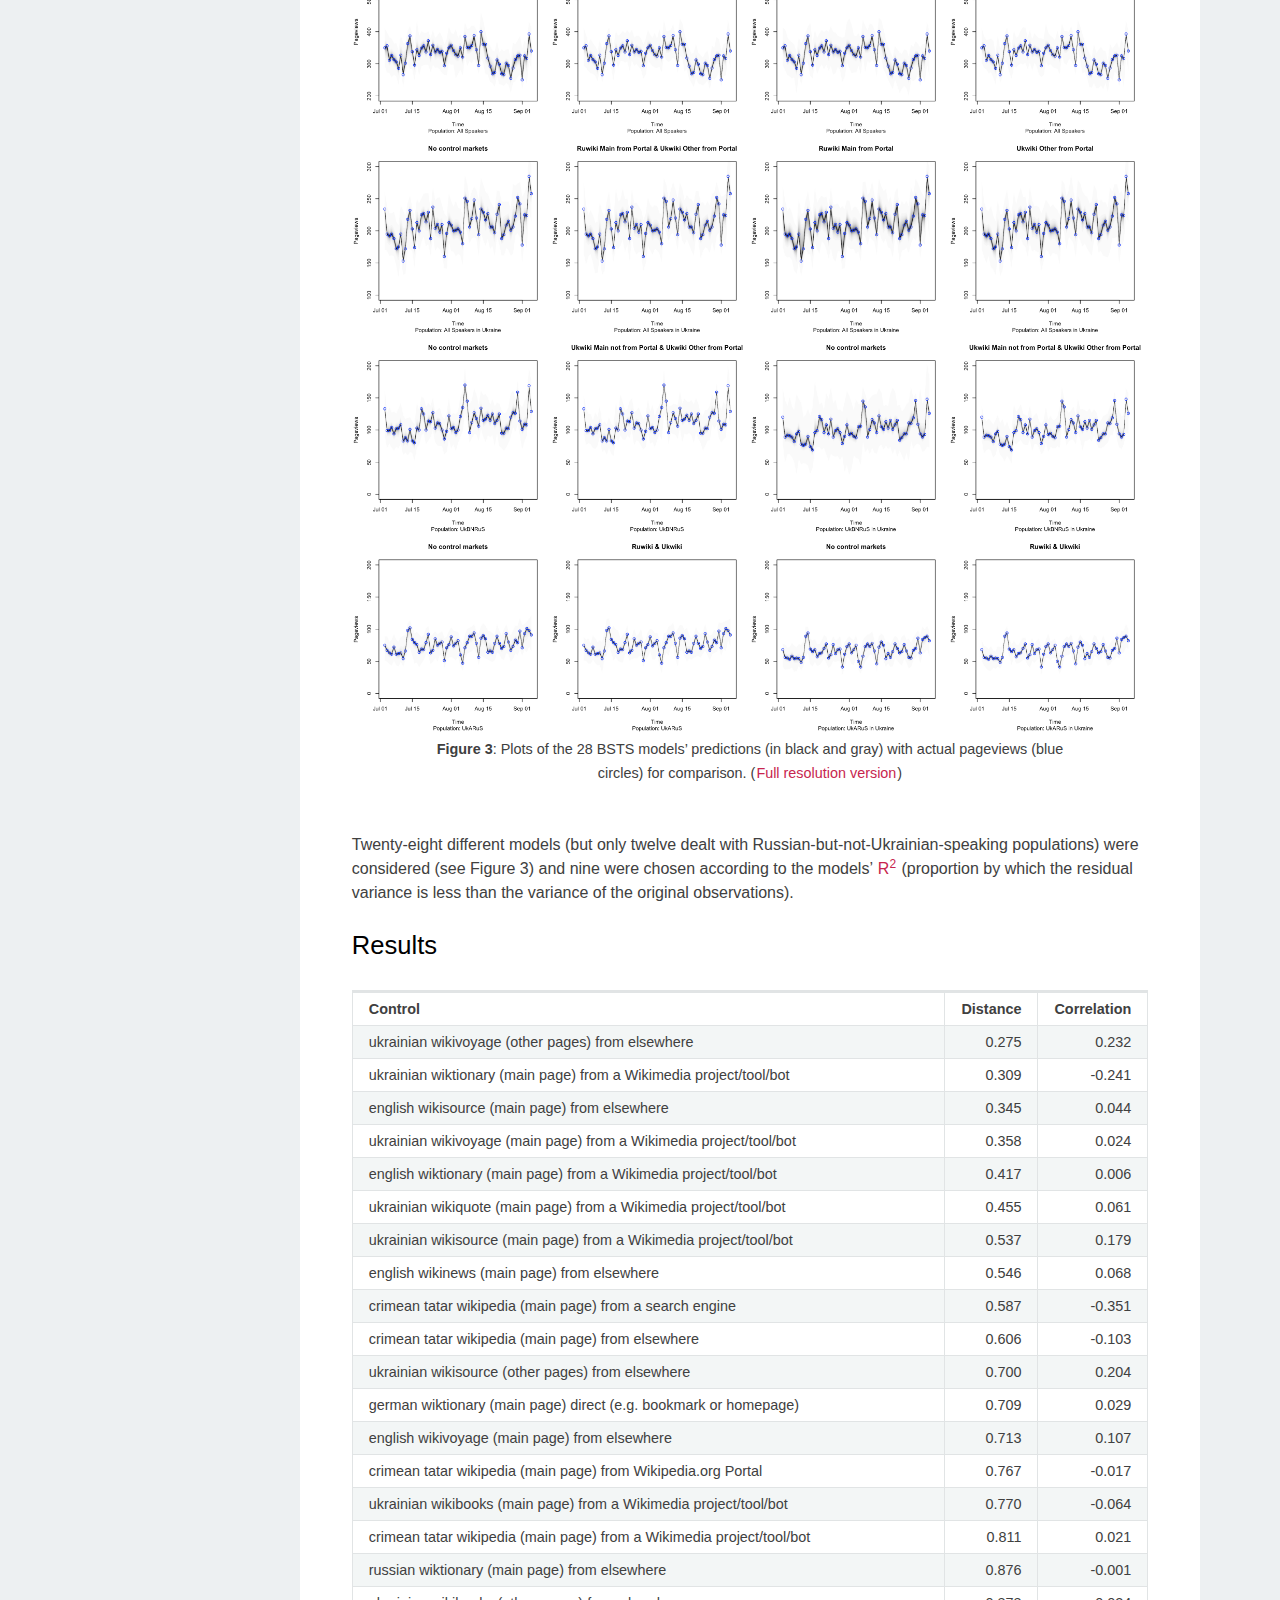
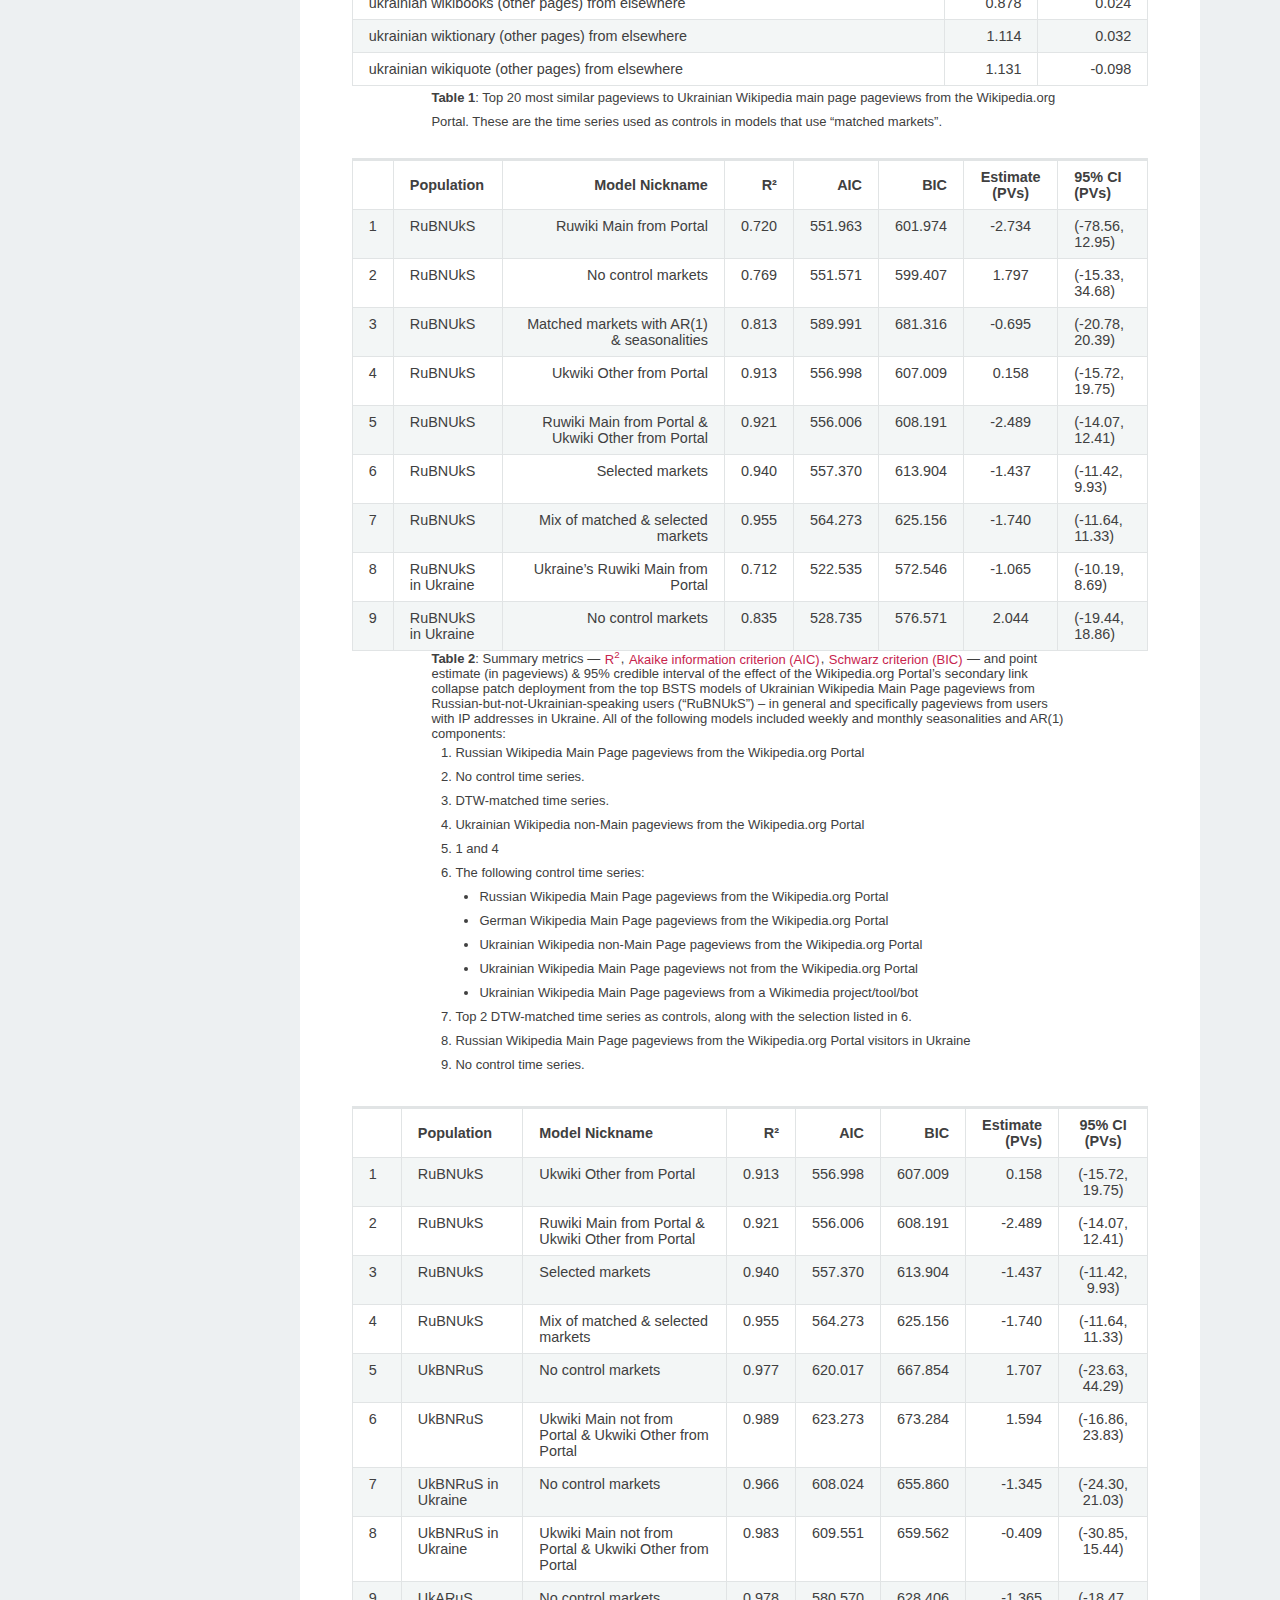
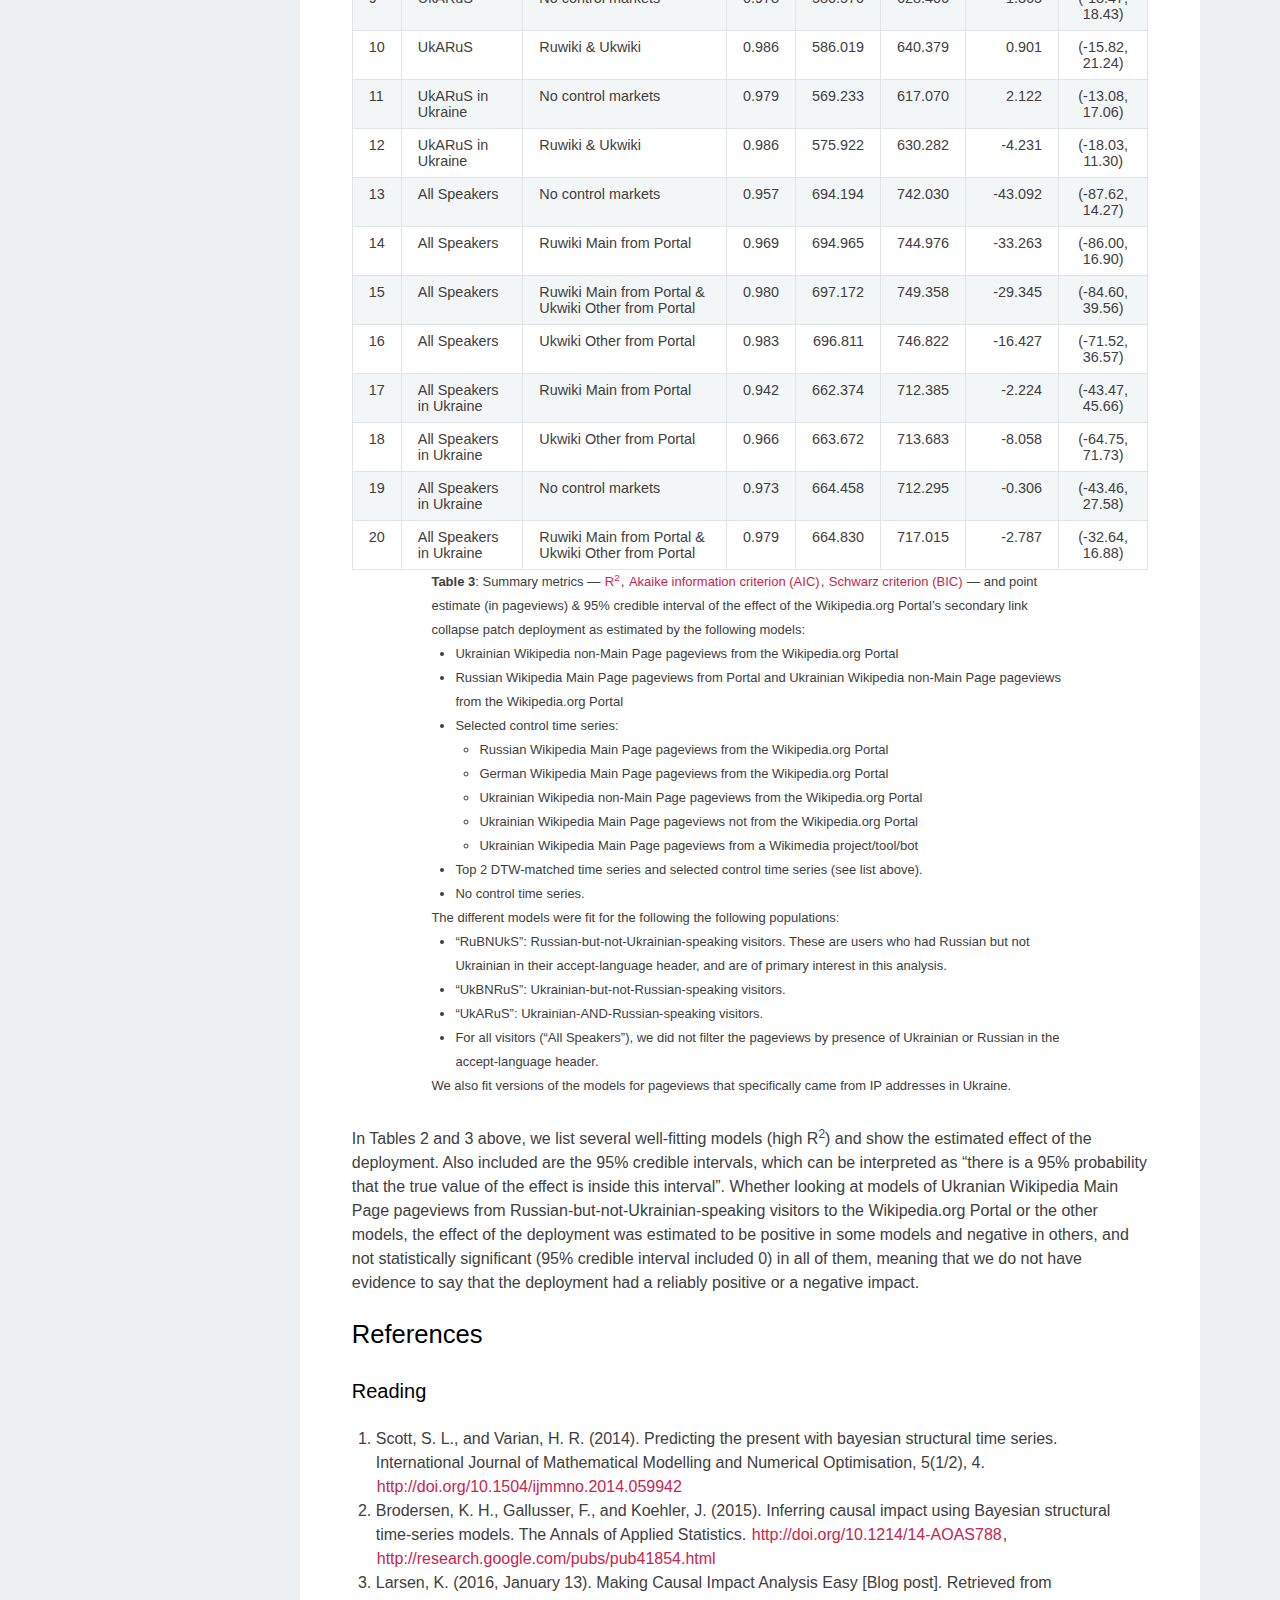
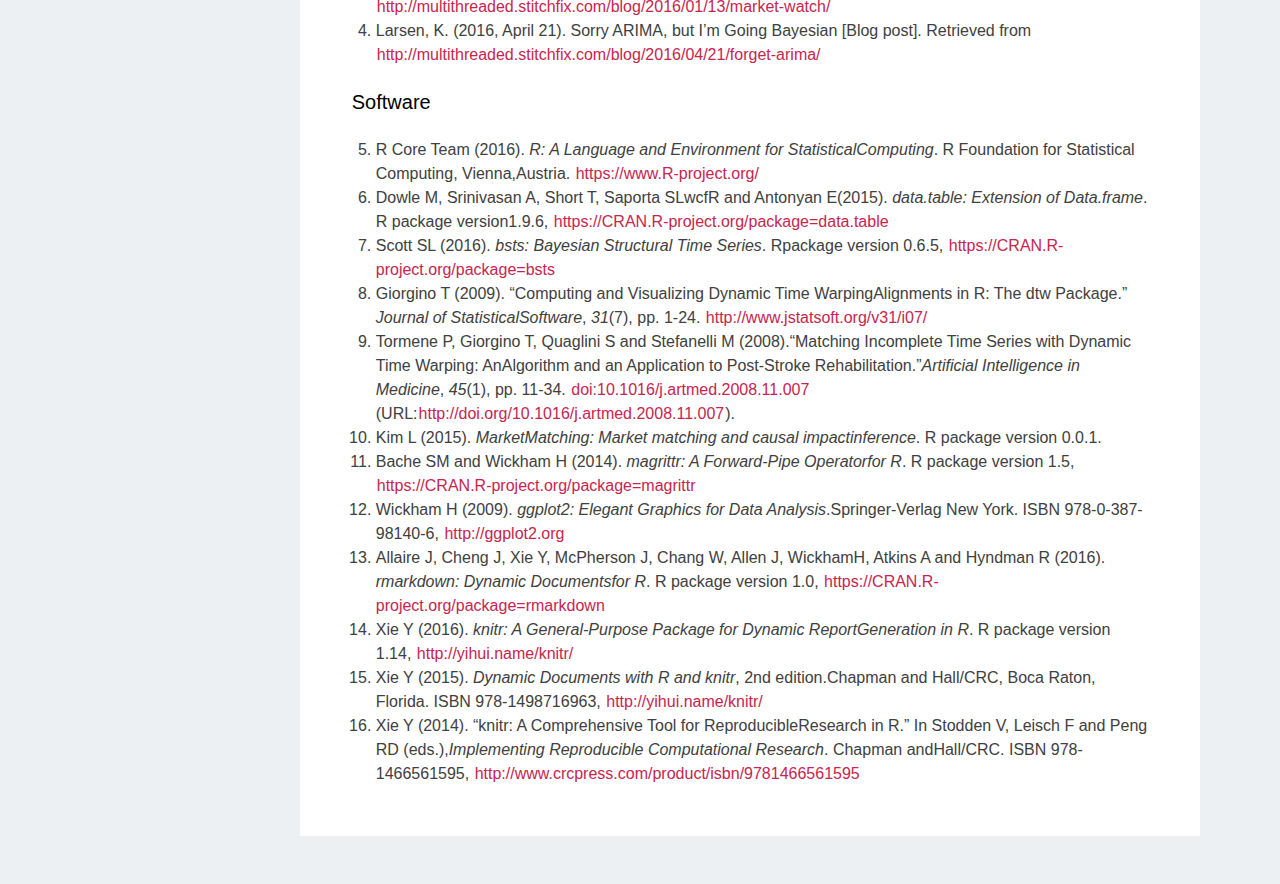
==== commit 033e05e9: "[T143853] Final draft" ====
--- a/docs/ukrainian/index.html
+++ b/docs/ukrainian/index.html
@@ -14,14 +14,17 @@
 <meta name="author" content="Trey Jones (Review)" />
 <meta name="author" content="Chelsy Xie (Review)" />
 
-<meta name="date" content="2016-09-13" />
+<meta name="date" content="2016-09-19" />
 
 <title>The Wikipedia.org Portal and Ukrainian Wikipedia</title>
 
 <script src="index_files/jquery-1.11.3/jquery.min.js"></script>
+<script src="index_files/jqueryui-1.11.4/jquery-ui.min.js"></script>
 <meta name="viewport" content="width=device-width, initial-scale=1" />
 <link href="index_files/bootstrap-3.3.6/css/bootstrap.min.css" rel="stylesheet" />
 <script src="index_files/bootstrap-3.3.6/js/bootstrap.min.js"></script>
+<link href="index_files/magnific-popup-1.1.0/magnific-popup.css" rel="stylesheet" />
+<script src="index_files/magnific-popup-1.1.0/jquery.magnific-popup.min.js"></script>
 <link href="index_files/readthedown-0.1/readthedown.css" rel="stylesheet" />
 <script src="index_files/readthedown-0.1/readthedown.js"></script>
 
@@ -35,14 +38,24 @@
 
 
 <div id="content" data-toggle="wy-nav-shift">
+
+<!-- tabsets -->
+<script src="index_files/navigation-1.1/tabsets.js"></script>
+<script>
+$(document).ready(function () {
+  window.buildTabsets("TOC");
+});
+</script>
+
+<!-- code folding -->
 
 <nav id="nav-top" role="navigation" aria-label="top navigation">
     <a role="button" href="#" data-toggle="wy-nav-top"><span class="glyphicon glyphicon-menu-hamburger"></span></a>
 </nav>
 
+
 <div id="header">
 <h1 class="title">The Wikipedia.org Portal and Ukrainian Wikipedia</h1>
-<h1 class="subtitle">3rd Draft</h1>
 </div>
 
 
@@ -54,7 +67,7 @@
       <li><a href="#methods">Methods</a></li>
       <li><a href="#results">Results</a></li>
       <li><a href="#references">References</a></li>
-      </ul>  
+      </ul>
     </div>
 </div>
 
@@ -70,12 +83,12 @@
 In this analysis, we use Bayesian structural time series models to model Ukrainian Wikipedia Main Page (since that’s where the Portal leads to) pageviews from Russian-but-not-Ukrainian-speaking visitors to the Wikipedia.org Portal. The effect of the deployment was estimated to be negative in some models and positive in others — including ones that looked at Russian-and-Ukrainian-speaking visitors — but the 95% credible interval included 0 in all of them, meaning the deployment did not have a statistically significant effect. In other words, we do not have sufficient evidence to say that the language-dropdown deployment had a convincingly positive or negative impact on Ukrainian Wikipedia Main Page pageviews from the Wikipedia.org Portal.
 </p>
 </div>
-<p style="text-align: center;">
-{ <a href="https://github.com/wikimedia-research/Discovery-Research-Portal/blob/master/docs/ukrainian/index.Rmd">RMarkdown Source</a> | <a href="https://github.com/wikimedia-research/Discovery-Research-Portal/tree/master/docs/ukrainian/figures">Figures</a> | <a href="https://github.com/wikimedia-research/Discovery-Research-Portal/tree/master/Analyses/Ukrainian%20Wikipedia">Analysis Codebase</a> | <a href="https://phabricator.wikimedia.org/T143853">Phabricator Task</a> | Download PDF }
+<p style="text-align: center; font-size: small;">
+{ RMarkdown Source <a href="https://github.com/wikimedia-research/Discovery-Research-Portal/blob/master/docs/ukrainian/index.Rmd">HTML Version</a> / <a href="https://github.com/wikimedia-research/Discovery-Research-Portal/blob/master/Analyses/Ukrainian%20Wikipedia/report.Rmd">PDF Version</a> | <a href="https://github.com/wikimedia-research/Discovery-Research-Portal/tree/master/docs/ukrainian/figures">Figures</a> | <a href="https://github.com/wikimedia-research/Discovery-Research-Portal/tree/master/Analyses/Ukrainian%20Wikipedia">Analysis Codebase</a> | <a href="https://phabricator.wikimedia.org/T143853">Phabricator Task</a> | <a href="https://commons.wikimedia.org/wiki/File:The_Wikipedia.org_Portal_and_Ukrainian_Wikipedia.pdf">Download PDF</a> }
 </p>
 <div id="background" class="section level2">
 <h2>Background</h2>
-<p>For the past several months, Discovery’s the Wikipedia.org Portal team has been working on redesigning the (<a href="https://wikipedia.org">wikipedia.org</a>) page to have a cleaner, more welcoming, and less overwhelming design and user experience. On 16 August 2016, the team deployed the <a href="https://phabricator.wikimedia.org/rWPOR84feffc2ec21fe1e060bf3ffb6e232ab3e259bf0">final major patch</a> (for the foreseeable future) wherein the links to Wikipedia in 200+ languages have been put into a drop-down modal that is hidden by default and is only visible when the user intentionally clicks the “Read in your language” button (see Figure <a href="figures/portal_a.png">1a</a> and <a href="figures/portal_b.png">1b</a> below).</p>
+<p>For the past several months, Discovery’s the Wikipedia.org Portal team has been working on redesigning the (<a href="https://wikipedia.org">wikipedia.org</a>) page to have a cleaner, more welcoming, and less overwhelming design and user experience. On 16 August 2016, the team deployed a <a href="https://phabricator.wikimedia.org/rWPOR84feffc2ec21fe1e060bf3ffb6e232ab3e259bf0">major patch</a> wherein the links to Wikipedia in 200+ languages have been put into a drop-down modal that is hidden by default and is only visible when the user intentionally clicks the “Read in your language” button (see Figure <a href="figures/portal_a.png">1a</a> and <a href="figures/portal_b.png">1b</a> below).</p>
 <div>
 <div style="float: left; width: 31%; margin-right: 2%">
 <a href = "figures/portal_a.png"><img src = "figures/portal_a.png" alt = "Figure 1 (a): Default experience when visiting the Wikipedia.org Portal with Russian as the preferred language."></a>
@@ -130,6 +143,11 @@
 <div id="results" class="section level2">
 <h2>Results</h2>
 <table>
+<colgroup>
+<col width="75%" />
+<col width="10%" />
+<col width="13%" />
+</colgroup>
 <thead>
 <tr class="header">
 <th align="left">Control</th>
@@ -138,6 +156,106 @@
 </tr>
 </thead>
 <tbody>
+<tr class="odd">
+<td align="left">ukrainian wikivoyage (other pages) from elsewhere</td>
+<td align="right">0.275</td>
+<td align="right">0.232</td>
+</tr>
+<tr class="even">
+<td align="left">ukrainian wiktionary (main page) from a Wikimedia project/tool/bot</td>
+<td align="right">0.309</td>
+<td align="right">-0.241</td>
+</tr>
+<tr class="odd">
+<td align="left">english wikisource (main page) from elsewhere</td>
+<td align="right">0.345</td>
+<td align="right">0.044</td>
+</tr>
+<tr class="even">
+<td align="left">ukrainian wikivoyage (main page) from a Wikimedia project/tool/bot</td>
+<td align="right">0.358</td>
+<td align="right">0.024</td>
+</tr>
+<tr class="odd">
+<td align="left">english wiktionary (main page) from a Wikimedia project/tool/bot</td>
+<td align="right">0.417</td>
+<td align="right">0.006</td>
+</tr>
+<tr class="even">
+<td align="left">ukrainian wikiquote (main page) from a Wikimedia project/tool/bot</td>
+<td align="right">0.455</td>
+<td align="right">0.061</td>
+</tr>
+<tr class="odd">
+<td align="left">ukrainian wikisource (main page) from a Wikimedia project/tool/bot</td>
+<td align="right">0.537</td>
+<td align="right">0.179</td>
+</tr>
+<tr class="even">
+<td align="left">english wikinews (main page) from elsewhere</td>
+<td align="right">0.546</td>
+<td align="right">0.068</td>
+</tr>
+<tr class="odd">
+<td align="left">crimean tatar wikipedia (main page) from a search engine</td>
+<td align="right">0.587</td>
+<td align="right">-0.351</td>
+</tr>
+<tr class="even">
+<td align="left">crimean tatar wikipedia (main page) from elsewhere</td>
+<td align="right">0.606</td>
+<td align="right">-0.103</td>
+</tr>
+<tr class="odd">
+<td align="left">ukrainian wikisource (other pages) from elsewhere</td>
+<td align="right">0.700</td>
+<td align="right">0.204</td>
+</tr>
+<tr class="even">
+<td align="left">german wiktionary (main page) direct (e.g. bookmark or homepage)</td>
+<td align="right">0.709</td>
+<td align="right">0.029</td>
+</tr>
+<tr class="odd">
+<td align="left">english wikivoyage (main page) from elsewhere</td>
+<td align="right">0.713</td>
+<td align="right">0.107</td>
+</tr>
+<tr class="even">
+<td align="left">crimean tatar wikipedia (main page) from Wikipedia.org Portal</td>
+<td align="right">0.767</td>
+<td align="right">-0.017</td>
+</tr>
+<tr class="odd">
+<td align="left">ukrainian wikibooks (main page) from a Wikimedia project/tool/bot</td>
+<td align="right">0.770</td>
+<td align="right">-0.064</td>
+</tr>
+<tr class="even">
+<td align="left">crimean tatar wikipedia (main page) from a Wikimedia project/tool/bot</td>
+<td align="right">0.811</td>
+<td align="right">0.021</td>
+</tr>
+<tr class="odd">
+<td align="left">russian wiktionary (main page) from elsewhere</td>
+<td align="right">0.876</td>
+<td align="right">-0.001</td>
+</tr>
+<tr class="even">
+<td align="left">ukrainian wikibooks (other pages) from elsewhere</td>
+<td align="right">0.878</td>
+<td align="right">0.024</td>
+</tr>
+<tr class="odd">
+<td align="left">ukrainian wiktionary (other pages) from elsewhere</td>
+<td align="right">1.114</td>
+<td align="right">0.032</td>
+</tr>
+<tr class="even">
+<td align="left">ukrainian wikiquote (other pages) from elsewhere</td>
+<td align="right">1.131</td>
+<td align="right">-0.098</td>
+</tr>
 </tbody>
 </table>
 <p class="caption">
@@ -616,41 +734,42 @@
 </div>
 <div id="software" class="section level3">
 <h3>Software</h3>
-<ol start="5" style="list-style-type: decimal" <li id="ref-5">
-R Core Team (2016). <em>R: A Language and Environment for Statistical Computing</em>. R Foundation for Statistical Computing, Vienna, Austria. <a href="https://www.R-project.org/" class="uri">https://www.R-project.org/</a>
+<ol start="5" style="list-style-type: decimal">
+<li id="ref-5">
+R Core Team (2016). <em>R: A Language and Environment for StatisticalComputing</em>. R Foundation for Statistical Computing, Vienna,Austria. <a href="https://www.R-project.org/" class="uri">https://www.R-project.org/</a>
 </li>
 <li id="ref-6">
-Dowle M, Srinivasan A, Short T, Saporta SLwcfR and Antonyan E (2015). <em>data.table: Extension of Data.frame</em>. R package version 1.9.6, <a href="https://CRAN.R-project.org/package=data.table" class="uri">https://CRAN.R-project.org/package=data.table</a>
+Dowle M, Srinivasan A, Short T, Saporta SLwcfR and Antonyan E(2015). <em>data.table: Extension of Data.frame</em>. R package version1.9.6, <a href="https://CRAN.R-project.org/package=data.table" class="uri">https://CRAN.R-project.org/package=data.table</a>
 </li>
 <li id="ref-7">
-Scott SL (2016). <em>bsts: Bayesian Structural Time Series</em>. R package version 0.6.5, <a href="https://CRAN.R-project.org/package=bsts" class="uri">https://CRAN.R-project.org/package=bsts</a>
+Scott SL (2016). <em>bsts: Bayesian Structural Time Series</em>. Rpackage version 0.6.5, <a href="https://CRAN.R-project.org/package=bsts" class="uri">https://CRAN.R-project.org/package=bsts</a>
 </li>
 <li id="ref-8">
-Giorgino T (2009). “Computing and Visualizing Dynamic Time Warping Alignments in R: The dtw Package.” <em>Journal of Statistical Software</em>, <em>31</em>(7), pp. 1-24. <a href="http://www.jstatsoft.org/v31/i07/" class="uri">http://www.jstatsoft.org/v31/i07/</a>
+Giorgino T (2009). “Computing and Visualizing Dynamic Time WarpingAlignments in R: The dtw Package.” <em>Journal of StatisticalSoftware</em>, <em>31</em>(7), pp. 1-24. <a href="http://www.jstatsoft.org/v31/i07/" class="uri">http://www.jstatsoft.org/v31/i07/</a>
 </li>
 <li id="ref-9">
-Tormene P, Giorgino T, Quaglini S and Stefanelli M (2008). “Matching Incomplete Time Series with Dynamic Time Warping: An Algorithm and an Application to Post-Stroke Rehabilitation.” <em>Artificial Intelligence in Medicine</em>, <em>45</em>(1), pp. 11-34. doi: 10.1016/j.artmed.2008.11.007 (URL: <a href="http://doi.org/10.1016/j.artmed.2008.11.007" class="uri">http://doi.org/10.1016/j.artmed.2008.11.007</a>).
+Tormene P, Giorgino T, Quaglini S and Stefanelli M (2008).“Matching Incomplete Time Series with Dynamic Time Warping: AnAlgorithm and an Application to Post-Stroke Rehabilitation.”<em>Artificial Intelligence in Medicine</em>, <em>45</em>(1), pp. 11-34. <a href="doi:10.1016/j.artmed.2008.11.007" class="uri">doi:10.1016/j.artmed.2008.11.007</a> (URL:<a href="http://doi.org/10.1016/j.artmed.2008.11.007" class="uri">http://doi.org/10.1016/j.artmed.2008.11.007</a>).
 </li>
 <li id="ref-10">
-Kim L (2015). <em>MarketMatching: Market matching and causal impact inference</em>. R package version 0.0.1.
+Kim L (2015). <em>MarketMatching: Market matching and causal impactinference</em>. R package version 0.0.1.
 </li>
 <li id="ref-11">
-Bache SM and Wickham H (2014). <em>magrittr: A Forward-Pipe Operator for R</em>. R package version 1.5, <a href="https://CRAN.R-project.org/package=magrittr" class="uri">https://CRAN.R-project.org/package=magrittr</a>
+Bache SM and Wickham H (2014). <em>magrittr: A Forward-Pipe Operatorfor R</em>. R package version 1.5, <a href="https://CRAN.R-project.org/package=magrittr" class="uri">https://CRAN.R-project.org/package=magrittr</a>
 </li>
 <li id="ref-12">
-Wickham H (2009). <em>ggplot2: Elegant Graphics for Data Analysis</em>. Springer-Verlag New York. ISBN 978-0-387-98140-6, <a href="http://ggplot2.org" class="uri">http://ggplot2.org</a>
+Wickham H (2009). <em>ggplot2: Elegant Graphics for Data Analysis</em>.Springer-Verlag New York. ISBN 978-0-387-98140-6, <a href="http://ggplot2.org" class="uri">http://ggplot2.org</a>
 </li>
 <li id="ref-13">
-Allaire J, Cheng J, Xie Y, McPherson J, Chang W, Allen J, Wickham H, Atkins A and Hyndman R (2016). <em>rmarkdown: Dynamic Documents for R</em>. R package version 1.0, <a href="https://CRAN.R-project.org/package=rmarkdown" class="uri">https://CRAN.R-project.org/package=rmarkdown</a>
+Allaire J, Cheng J, Xie Y, McPherson J, Chang W, Allen J, WickhamH, Atkins A and Hyndman R (2016). <em>rmarkdown: Dynamic Documentsfor R</em>. R package version 1.0, <a href="https://CRAN.R-project.org/package=rmarkdown" class="uri">https://CRAN.R-project.org/package=rmarkdown</a>
 </li>
 <li id="ref-14">
-Xie Y (2016). <em>knitr: A General-Purpose Package for Dynamic Report Generation in R</em>. R package version 1.14, <a href="http://yihui.name/knitr/" class="uri">http://yihui.name/knitr/</a>
+Xie Y (2016). <em>knitr: A General-Purpose Package for Dynamic ReportGeneration in R</em>. R package version 1.14, <a href="http://yihui.name/knitr/" class="uri">http://yihui.name/knitr/</a>
 </li>
 <li id="ref-15">
-Xie Y (2015). <em>Dynamic Documents with R and knitr</em>, 2nd edition. Chapman and Hall/CRC, Boca Raton, Florida. ISBN 978-1498716963, <a href="http://yihui.name/knitr/" class="uri">http://yihui.name/knitr/</a>
+Xie Y (2015). <em>Dynamic Documents with R and knitr</em>, 2nd edition.Chapman and Hall/CRC, Boca Raton, Florida. ISBN 978-1498716963, <a href="http://yihui.name/knitr/" class="uri">http://yihui.name/knitr/</a>
 </li>
 <li id="ref-16">
-Xie Y (2014). “knitr: A Comprehensive Tool for Reproducible Research in R.” In Stodden V, Leisch F and Peng RD (eds.), <em>Implementing Reproducible Computational Research</em>. Chapman and Hall/CRC. ISBN 978-1466561595, <a href="http://www.crcpress.com/product/isbn/9781466561595" class="uri">http://www.crcpress.com/product/isbn/9781466561595</a>
+Xie Y (2014). “knitr: A Comprehensive Tool for ReproducibleResearch in R.” In Stodden V, Leisch F and Peng RD (eds.),<em>Implementing Reproducible Computational Research</em>. Chapman andHall/CRC. ISBN 978-1466561595, <a href="http://www.crcpress.com/product/isbn/9781466561595" class="uri">http://www.crcpress.com/product/isbn/9781466561595</a>
 </li>
 </ol>
 </div>
@@ -666,10 +785,14 @@
 <p class="author"><span class="glyphicon glyphicon-user"></span> <a href = "https://meta.wikimedia.org/wiki/User:Deskana_(WMF)">Dan Garry</a> (Review)</p>
 <p class="author"><span class="glyphicon glyphicon-user"></span> <a href = "https://meta.wikimedia.org/wiki/User:TJones_(WMF)">Trey Jones</a> (Review)</p>
 <p class="author"><span class="glyphicon glyphicon-user"></span> <a href = "https://meta.wikimedia.org/wiki/User:CXie_(WMF)">Chelsy Xie</a> (Review)</p>
-<p class="date"><span class="glyphicon glyphicon-calendar"></span> 13 September 2016</p>
-</div>
-
-
+<p class="date"><span class="glyphicon glyphicon-calendar"></span> 19 September 2016</p>
+</div>
+
+
+<script>
+$(document).ready(function () {
+ 	  });
+</script>
 
 
 <!-- dynamically load mathjax for compatibility with self-contained -->
--- a/docs/ukrainian/index_files/readthedown-0.1/readthedown.css
+++ b/docs/ukrainian/index_files/readthedown-0.1/readthedown.css
@@ -0,0 +1,1074 @@
+/* Palette : https://coolors.co/211103-3d1308-7b0d1e-9f2042-f8e5ee */
+
+@font-face {
+  font-family: 'Lato';
+  font-style: normal;
+  font-weight: 400;
+  src: url(fonts/Lato.ttf) format('truetype');
+}
+@font-face {
+  font-family: 'Lato';
+  font-style: normal;
+  font-weight: 700;
+  src: url(fonts/LatoBold.ttf) format('truetype');
+}
+@font-face {
+  font-family: 'Lato';
+  font-style: italic;
+  font-weight: 400;
+  src: url(fonts/LatoItalic.ttf) format('truetype');
+}
+@font-face {
+  font-family: 'Roboto Slab';
+  font-style: normal;
+  font-weight: 400;
+  src: url(fonts/RobotoSlab-Regular.ttf) format('truetype');
+}
+@font-face {
+  font-family: 'Roboto Slab';
+  font-style: normal;
+  font-weight: 700;
+  src: url(fonts/RobotoSlab-Bold.ttf) format('truetype');
+}
+
+
+/* Nav pills */
+
+#main .nav-pills {
+    margin-top: 20px;
+    margin-bottom: 10px;
+}
+
+#main .nav-pills > li > a {
+    background-color: #EEEEEE;
+    background-image: none;
+    background-position: 0 0;
+}
+
+#main .nav-pills > li > a:hover {
+  color: #FFFFFF !important;
+  background-color: #9F2042;
+}
+
+#main .nav-pills > li.active > a,
+#main .nav-pills > li.active > a:hover,
+#main .nav-pills > li.active > a:focus {
+  color: #FFFFFF !important;
+  background-color: #9F2042;
+}
+
+/* Chi-squared results */
+
+.chisq-results {
+    margin: -20px 0px 35px 20px;
+    font-size: 90%;
+    font-style: italic;
+}
+
+
+/* Images */
+
+img.image-thumb {
+    width: 250px;
+    border: 1px solid #CCC;
+    padding: 2px;
+}
+
+img.image-lb {
+  cursor: pointer;
+}
+
+.figure {
+    margin: 5px 10px 30px 0px;
+    display: table;
+}
+
+.figure img {
+    margin-bottom: 5px;
+}
+
+.figure p.caption {
+    text-align: center;
+    font-style: italic;
+    font-size: 90%;
+}
+
+img.mfp-img {
+  background-color: #FFFFFF;
+  padding: 0px;
+  margin: 40px 0px;
+}
+
+/* General styling */
+
+h1,h2,h3,h4,h5,h6,legend{
+    font-family:"Roboto Slab","ff-tisa-web-pro","Georgia",Arial,sans-serif;
+    font-weight:700;
+    color: #9F2042;
+}
+
+h1{
+    font-size:200%;
+    margin-top: 1em;
+    margin-bottom: 1.2em;
+}
+
+h1.title{
+  font-size: 250%;
+  margin-top: 0px;
+}
+
+.subtitle{
+    font-size:95%; /* of h1 */
+}
+
+h2{
+  margin-top: 1em;
+  margin-bottom: 1.2em;
+  font-size:160%;
+}
+
+h3{
+  margin-top: 1em;
+  margin-bottom: 1.2em;
+  font-size:125%;
+}
+
+h4{
+  margin-top: 1em;
+  margin-bottom: 1.2em;
+  font-size:115%;
+}
+
+h5{
+    font-size:110%;
+}
+
+h6{
+    font-size:100%;
+}
+
+h4,h5,h6{
+    font-weight:300;
+}
+
+html{
+    -ms-text-size-adjust:100%;
+    -webkit-text-size-adjust:100%;
+    font-size:100%;
+    height:100%;
+    overflow-x:hidden;
+}
+
+body{
+    background:#edf0f2;
+    color:#404040;
+    font-family:"Lato","proxima-nova","Helvetica Neue",Arial,sans-serif;
+    font-weight:normal;
+    margin:0;
+    min-height:100%;
+    overflow-x:hidden;
+}
+
+#content{
+    background:#fcfcfc;
+    height:100%;
+    margin-left:300px;
+    /* margin:auto; */
+    max-width:900px;
+    min-height:100%;
+}
+
+p{
+    font-size:16px;
+    line-height:24px;
+    margin:0px 0px 24px 0px;
+}
+
+b,strong{
+    font-weight:bold}
+
+blockquote{
+    background-color: #F0F0F0;
+    border-left:5px solid #CCCCCC;
+    font-style:italic;
+    line-height:24px;
+    margin:0px 0px 24px 0px;
+    /* margin-left:24px; */
+    padding: 6px 20px;
+}
+
+ul,ol,dl{
+    line-height:24px;
+    list-style-image:none;
+    /* list-style:none; */
+    margin:0px 0px 24px 0px;
+    padding:0;
+}
+
+dd{
+    margin:0;
+}
+
+#main ul,#content .toctree-wrapper ul,article ul{
+    list-style:disc;
+    line-height:24px;
+    margin-bottom:24px}
+
+#main ul li,#content .toctree-wrapper ul li,article ul li{
+    list-style:disc;
+    margin-left:24px}
+
+#main ul li p:last-child,#content .toctree-wrapper ul li p:last-child,article ul li p:last-child{
+                                                                                                                                  margin-bottom:0}
+
+#main ul li ul,#content .toctree-wrapper ul li ul,article ul li ul{
+    margin-bottom:0}
+
+#main ul li li,#content .toctree-wrapper ul li li,article ul li li{
+    list-style:circle}
+
+#main ul li li li,#content .toctree-wrapper ul li li li,article ul li li li{
+    list-style:square}
+
+#main ul li ol li,#content .toctree-wrapper ul li ol li,article ul li ol li{
+    list-style:decimal}
+
+#main ol,#content ol,article ol{
+    list-style:decimal;
+    line-height:24px;
+    margin-bottom:24px}
+
+#main ol li,#content ol li,article ol li{
+    list-style:decimal;
+    margin-left:24px}
+
+#main ol li p:last-child,#content ol li p:last-child,article ol li p:last-child{
+                                                                                                                           margin-bottom:0}
+
+#main ol li ul,#content ol li ul,article ol li ul{
+    margin-bottom:0}
+
+#main ol li ul li,#content ol li ul li,article ol li ul li{
+    list-style:disc}
+
+dl dt{
+    font-weight:bold;
+}
+
+dl p,dl table,dl ul,dl ol{
+    margin-bottom:12px !important;
+}
+
+dl dd{
+    margin:0 0 12px 24px;
+}
+
+@media print{
+    .codeblock,pre.sourceCode{
+        white-space:pre
+    }
+}
+
+@media print{
+    html,body,section{
+        background:none !important}
+
+    *{
+        box-shadow:none !important;
+        text-shadow:none !important;
+        filter:none !important;
+        -ms-filter:none !important}
+
+    a,a:visited{
+          text-decoration:underline}
+
+    pre.sourceCode,blockquote{
+        page-break-inside:avoid}
+
+    thead{
+        display:table-header-group}
+
+    tr,img{
+        page-break-inside:avoid}
+
+    img{
+        max-width:100% !important}
+
+    @page{
+        margin:0.5cm}
+
+    p,h2,h3{
+        orphans:3;
+        widows:3}
+
+    h2,h3{
+        page-break-after:avoid}
+}
+
+@media print{
+    #postamble{
+        display:none}
+
+    #content{
+        margin-left:0}
+}
+
+@media print{
+    #table-of-contents{
+        display:none}
+
+    @page{
+        size: auto;
+        margin: 25mm 25mm 25mm 25mm;}
+
+    body {
+        margin: 0px;}
+}
+
+
+@media screen and (max-width: 768px){
+    .tablet-hide{
+        display:none}
+
+    #content{
+        margin-left: 0;
+        padding: 1em;
+    }
+    #content.shift{
+        position:relative;
+        min-width:100%;
+        left:75%;
+        top:0;
+        height:100%;
+        overflow:hidden}
+    #table-of-contents {
+        font-size: 120%;
+        left: -300px;
+        width: 300px;
+    }
+    #content.shift #table-of-contents {
+        font-size: 120%;
+        left: 0;
+        width: 75%;
+    }
+    #nav-top {
+      display: inline-block;
+    }
+    #postamble {
+      left:-300px;
+    }
+    #postamble.shift {
+      font-size: 110%;
+      left: 0;
+      width: 75%;
+    }
+    img{
+        width:100%;
+        height:auto;
+    }
+    #main .nav-pills {
+        margin-left: 0px;
+    }
+    #main .nav-pills li {
+        margin-left: 10px !important;
+    }
+    #main .nav-pills > li > a {
+        padding: 2px 8px !important;
+        margin-right: 0px !important;
+    }
+}
+
+@media screen and (min-width: 768px){
+    #content {
+      padding:1.618em 3.236em;
+    }
+    #postamble {
+      left:0;
+      width: 300px;
+    }
+    #nav-top {
+      display: none;
+    }
+    #table-of-contents {
+        left: 0;
+        width: 300px;
+    }
+    #main .nav-pills {
+        margin-left: 10px;
+    }
+    #main .nav-pills > li > a {
+        padding: 3px 12px !important;
+        margin-right: 5px !important;
+    }
+}
+
+@media screen and (min-width: 1400px){
+    #content{
+        background:rgba(0,0,0,0.05)}
+
+    #content{
+        background:#fcfcfc}
+}
+
+
+#nav-top {
+    margin-top: 0em;
+    margin-bottom: 2em;
+    border-radius: 5px;
+    font-family:"Roboto Slab","ff-tisa-web-pro","Georgia",Arial,sans-serif;
+    font-weight:700;
+}
+
+#nav-top span.glyphicon {
+  color: #9F2042;
+  font-size: 28px;
+}
+
+
+code{
+    background:#fff;
+    border:solid 1px #e1e4e5;
+    /* color:#000;  for clickable code */
+    font-size:85%;
+    max-width:100%;
+    overflow-x:auto;
+    padding:0 5px;
+    white-space: pre;
+}
+
+#content pre code {
+    font-family:Monaco,Consolas,"Andale Mono WT","Andale Mono","Lucida Console","Lucida Sans Typewriter","DejaVu Sans Mono","Bitstream Vera Sans Mono","Liberation Mono","Nimbus Mono L","Courier New",Courier,monospace;
+    border: none;
+    background: none;
+    font-size: 100%;
+    white-space: pre;
+}
+
+
+#content pre {
+    background:#f3f6f6;
+    border:1px solid #e1e4e5;
+    color:#404040;
+    line-height: 1.5;
+    margin-bottom:24px;
+    overflow:auto;
+    padding:12px;
+    white-space: pre;
+    word-wrap: normal;
+    word-break: normal;
+}
+
+#content pre.sourceCode{
+    background-color: #FFF;
+    margin:1px 0px 12px 0px;
+}
+
+.table-wrapper {
+  overflow-x: auto;
+  margin-bottom: 1.8em;
+}
+
+table{
+    border-collapse:collapse;
+    border-spacing:0;
+    empty-cells:show;
+    margin:0;
+    border-bottom:1px solid #e1e4e5;
+}
+
+td{
+    vertical-align:top}
+
+table td,table th{
+    font-size:90%;
+    margin:0;
+    overflow:visible;
+    padding:8px 16px;
+    background-color:white;
+    border:1px solid #e1e4e5;
+}
+
+table thead th{
+    font-weight:bold;
+    border-top:3px solid #e1e4e5;
+    border-bottom:1px solid #e1e4e5;
+}
+
+table caption{
+    color:#000;
+    font:italic 85%/1 arial,sans-serif;
+    padding:1em 0;
+}
+
+table tr:nth-child(2n-1) td{
+    background-color:#f3f6f6;
+}
+
+table tr:nth-child(2n) td{
+    background-color:white;
+}
+
+.dataTables_wrapper {
+  overflow-x: auto;
+}
+
+#main .dataTables_wrapper a {
+  background-image: none;
+  padding: .2em;
+}
+
+
+.rotate-90{
+    -webkit-transform:rotate(90deg);
+    -moz-transform:rotate(90deg);
+    -ms-transform:rotate(90deg);
+    -o-transform:rotate(90deg);
+    transform:rotate(90deg);
+}
+
+.rotate-270{
+    -webkit-transform:rotate(270deg);
+    -moz-transform:rotate(270deg);
+    -ms-transform:rotate(270deg);
+    -o-transform:rotate(270deg);
+    transform:rotate(270deg);
+}
+
+*{
+    -webkit-box-sizing:border-box;
+    -moz-box-sizing:border-box;
+    box-sizing:border-box;
+}
+
+figcaption,figure,footer,header,hgroup,nav{
+    display:block}
+
+ins{
+    background:#ff9;
+    color:#000;
+    text-decoration:none}
+
+mark{
+    background:#ff0;
+    color:#000;
+    font-style:italic;
+    font-weight:bold}
+
+small{
+    font-size:85%}
+
+sub,sup{
+    font-size:75%;
+    line-height:0;
+    position:relative;
+    vertical-align:baseline}
+
+sup{
+    top:-0.5em}
+
+sub{
+    bottom:-0.25em}
+
+img{
+    -ms-interpolation-mode:bicubic;
+    vertical-align:middle;
+    max-width:100%}
+
+svg:not(:root){
+    overflow:hidden}
+
+figure{
+    margin:0}
+
+label{
+    cursor:pointer}
+
+legend{
+    border:0;
+    margin-left:-7px;
+    padding:0;
+    white-space:normal}
+
+.nav #content .admonition-title,#content .nav .admonition-title,.nav .icon{
+    display:inline}
+
+.wy-alert,#content .note,#content .attention,#content .caution,#content .danger,#content .error,#content .hint,#content .important,#content .tip,#content .warning,#content .seealso,#content .admonitiontodo{
+    padding:12px;
+    line-height:24px;
+    margin-bottom:24px;
+    /* background:#e7f2fa; */
+}
+
+.wy-alert-title,#content .admonition-title{
+    color:#fff;
+    font-weight:bold;
+    display:block;
+    color:#fff;
+    /* background:#6ab0de; */
+    /* margin:-12px; */
+    padding:6px 12px;
+    margin-bottom:0px}
+
+#content .danger,#content .error{
+    background:#fdf3f2}
+
+.wy-alert.wy-alert-warning,#content .wy-alert-warning.note,#content .attention,#content .caution,#content .wy-alert-warning.danger,#content .wy-alert-warning.error,#content .wy-alert-warning.hint,#content .wy-alert-warning.important,#content .wy-alert-warning.tip,#content .warning,#content .wy-alert-warning.seealso,#content .admonitiontodo{
+    background:#ffedcc}
+
+
+#content .note,#content .seealso{
+    background:#e7f2fa}
+
+.wy-alert p:last-child,#content .note p:last-child,#content .attention p:last-child,#content .caution p:last-child,#content .danger p:last-child,#content .error p:last-child,#content .hint p:last-child,#content .important p:last-child,#content .tip p:last-child,#content .warning p:last-child,#content .seealso p:last-child,#content .admonitiontodo p:last-child{
+    margin-bottom:0}
+
+#content .admonition-title.tip,#content .admonition-title.important,#content .admonition-title.hint{
+    line-height: 1;
+    background:#1abc9c}
+
+#content .important,#content .tip,#content .hint{
+    background:#dbfaf4}
+
+#content .admonition-title.note,#content .admonition-title.seealso{
+    line-height: 1;
+    background:#6ab0de}
+
+#content .admonition-title.warning,#content .admonition-title.caution,#content .admonition-title.attention{
+    line-height: 1;
+    background:#F0B37E}
+
+#content .admonition-title.error,#content .admonition-title.danger{
+    line-height: 1;
+    background:#f29f97}
+
+legend{
+    display:block;
+    width:100%;
+    border:0;
+    padding:0;
+    white-space:normal;
+    margin-bottom:24px;
+    font-size:150%;
+    *margin-left:-7px}
+
+label{
+    display:block;
+    margin:0 0 0.3125em 0;
+    color:#333;
+    font-size:90%}
+
+a {
+    color:#7B0D1E;
+    text-decoration:none;
+    cursor:pointer;
+}
+
+#main a {
+    background-image: linear-gradient(180deg,#d64a70,#d64a70);
+    background-size: 100% 100%;
+    background-repeat: no-repeat;
+    background-position: 0 2em;
+    color:#c7254e;
+    font-weight: 300;
+    padding: .125em 1px 0 1px;
+    transition: background-position .15s, color .15s;
+}
+
+#main a:hover {
+    text-decoration: none;
+    background-position: 0 0.3em;
+    color: #ffffff;
+}
+
+a:hover, a:active{
+    outline:0;
+}
+
+a:hover{
+    color:#3d1308}
+
+a:visited{
+    color:#3d1308}
+
+.left{
+    text-align:left}
+
+.center{
+    text-align:center}
+
+.right{
+    text-align:right}
+
+hr{
+    display:block;
+    height:1px;
+    border:0;
+    border-top:1px solid #e1e4e5;
+    margin:24px 0;
+    padding:0}
+
+#table-of-contents li{
+    list-style:none;
+    margin-left: 0px;
+}
+
+#table-of-contents header{
+    height:32px;
+    display:inline-block;
+    line-height:32px;
+    padding:0 1.618em;
+    display:block;
+    font-weight:bold;
+    text-transform:uppercase;
+    font-size:80%;
+    color:#9F2042;
+    white-space:nowrap}
+
+#table-of-contents ul{
+    margin-bottom:0}
+
+#table-of-contents li.divide-top{
+    border-top:solid 1px #404040}
+
+#table-of-contents li.divide-bottom{
+    border-bottom:solid 1px #404040}
+
+#table-of-contents li.current{
+    background:#e3e3e3}
+
+#table-of-contents li.current a{
+    color:gray;
+    border-right:solid 1px #c9c9c9;
+    padding:0.4045em 2.427em}
+
+#table-of-contents li.current a:hover{
+    background:#d6d6d6}
+
+#table-of-contents li a{
+    /* color:#404040; */
+    padding:0.4045em 1.618em;
+    position:relative;
+    /* background:#fcfcfc; */
+    border:none;
+    /* border-bottom:solid 1px #c9c9c9; */
+    /* border-top:solid 1px #c9c9c9; */
+    padding-left:1.618em -4px}
+
+#table-of-contents li.on a:hover,#table-of-contents li.current>a:hover{
+    background:#fcfcfc}
+
+#table-of-contents li ul li a{
+    /* background:#c9c9c9; */
+    padding:0.4045em 2.427em}
+
+#table-of-contents li ul li ul li a{
+    padding:0.4045em 3.236em}
+
+#table-of-contents li.current ul{
+    display:block}
+
+/* #table-of-contents li ul{ */
+/*     margin-bottom:0; */
+/*     display:none} */
+
+#table-of-contents .local-toc li ul{
+    display:block}
+
+#table-of-contents li ul li a{
+    margin-bottom:0;
+    color:#b3b3b3;
+    font-weight:normal}
+
+#table-of-contents a{
+    display:inline-block;
+    line-height:18px;
+    padding:0.4045em 1.618em;
+    display:block;
+    position:relative;
+    font-size:90%;
+    color:#b3b3b3;
+    direction: ltr;
+    text-decoration: none;
+}
+
+#table-of-contents a:hover{
+    background-color:#4e4a4a;
+    cursor:pointer}
+
+#text-table-of-contents {
+     overflow:auto;
+}
+
+#table-of-contents{
+    position:fixed;
+    top:0;
+    overflow-x: hidden;
+    overflow-y: auto;
+    height:100%;
+    background:#211103;
+    z-index:200;
+    font-size: 16px;
+}
+
+#table-of-contents h2{
+    z-index:200;
+    background-color:#9F2042;
+    text-align:center;
+    padding:0.809em;
+    display:block;
+    color:#fcfcfc;
+    font-size: 100%;
+    margin-top: 0px;
+    margin-bottom:0.809em;
+}
+
+#table-of-contents h2 a {
+    color:#ffffff;
+    text-decoration: none;
+}
+
+#table-of-contents h2 a:hover,
+#table-of-contents h2 a:active,
+#table-of-contents h2 a:focus {
+    background-color: transparent;
+    text-decoration: none;
+}
+
+
+#table-of-contents ul.nav li ul li {
+    display: none;
+}
+
+#table-of-contents ul.nav li ul li ul li {
+    display: none;
+}
+
+#table-of-contents ul.nav li.active ul li {
+    display: inline;
+}
+
+#table-of-contents ul.nav li.active ul li ul li {
+    display: inline;
+}
+
+#table-of-contents ul.nav li.active ul li a {
+    background-color: #E3E3E3;
+    color: #8099B0;
+    border-right:solid 1px #c9c9c9 !important;
+}
+
+#table-of-contents ul.nav li.active ul li.active a {
+    background-color: #C9C9C9;
+    color: black !important;
+    font-weight: bold !important;
+}
+
+#table-of-contents ul.nav li.active ul li.active ul li.active a {
+    color: black !important;
+    font-weight: bold !important;
+    display: block !important;
+}
+
+#table-of-contents ul.nav li.active ul li.active ul li a {
+    color: #808080 !important;
+    font-weight: normal !important;
+    display: block !important;
+}
+
+#table-of-contents ul.nav li.active ul li ul li a {
+    display: none !important;
+}
+
+/* ul.nav li ul li ul li { */
+/*     display: none !important; /\* as long as nav is on multiple levels of ul *\/ */
+/*     /\* display: none; /\* as long as nav is on multiple levels of ul *\\/ *\/ */
+/* } */
+
+#table-of-contents ul.nav li ul li ul li ul li {
+    display: none !important; /* as long as nav is on multiple levels of ul */
+    /* display: none; /* as long as nav is on multiple levels of ul *\/ */
+}
+
+#table-of-contents ul.nav li.active > a {
+    border-bottom:solid 1px #c9c9c9 !important; /* XXX Restrict it to 2nd level */
+    border-right:solid 1px #c9c9c9 !important;
+}
+
+#table-of-contents ul.nav li.active a {
+    color: gray !important;
+    font-weight:bold;
+    background-color: white;
+    border-right:solid 0px white !important;
+}
+
+#table-of-contents ul.nav > li.active > a {
+    color: black !important;
+}
+
+footer{
+    color:#999}
+
+footer p{
+    margin-bottom:12px}
+
+#postamble{
+    position:fixed;
+    bottom:0;
+    color:#fcfcfc;
+    background:#1f1d1d;
+    border-top:solid 10px #211103;
+    font-family:"Lato","proxima-nova","Helvetica Neue",Arial,sans-serif;
+    font-size: 90%;
+    z-index:400;
+    padding:12px;
+}
+
+#postamble .author {
+    font-size: 100%;
+    margin-bottom: 0px;
+}
+
+#postamble .date {
+    font-size: 100%;
+    margin-bottom: 0px;
+    color: #f8e5ee;
+}
+
+#postamble .author span,
+#postamble .date span {
+    padding-right: 0.7em;
+}
+
+#postamble .creator,#postamble .validation {
+    display:none;
+}
+
+#content img{
+    max-width:100%;
+    height:auto !important}
+
+#content div.figure{
+    margin-bottom:24px}
+
+#content div.figure.align-center{
+    text-align:center}
+
+#main>img,#main>a>img{
+    margin-bottom:24px}
+
+.verse{
+    border-left:5px solid #6AB0DE;
+    background-color: #E7F2FA;
+    padding: 6px 20px;
+    font-style:italic;
+}
+
+#content .note .last,#content .attention .last,#content .caution .last,#content .danger .last,#content .error .last,#content .hint .last,#content .important .last,#content .tip .last,#content .warning .last,#content .seealso .last,#content .admonitiontodo .last{
+    margin-bottom:0}
+
+#content .admonition-title:before{
+    margin-right:4px}
+
+#main ol p,#main ul p{
+    margin-bottom:12px}
+
+
+#content .sidebar{
+    float:right;
+    width:40%;
+    display:block;
+    margin:0 0 24px 24px;
+    padding:24px;
+    background:#f3f6f6;
+    border:solid 1px #e1e4e5}
+
+#content .sidebar p,#content .sidebar ul,#content .sidebar dl{
+    font-size:90%}
+
+#content .sidebar .last{
+    margin-bottom:0}
+
+#content .sidebar .sidebar-title{
+    display:block;
+    font-family:"Roboto Slab","ff-tisa-web-pro","Georgia",Arial,sans-serif;
+    font-weight:bold;
+    background:#e1e4e5;
+    padding:6px 12px;
+    margin:-24px;
+    margin-bottom:24px;
+    font-size:100%}
+
+#content .highlighted{
+    background:#F1C40F;
+    display:inline-block;
+    font-weight:bold;
+    padding:0 6px}
+
+#content .footnote-reference,#content .citation-reference{
+    vertical-align:super;
+    font-size:90%}
+
+span[id*='MathJax-Span']{
+    color:#404040}
+
+.math{
+    text-align:center}
+
+#footnotes{
+    border-top:1px solid #e1e4e5;
+    padding-top: 36px;
+}
+
+h2.footnotes{
+    display:none;
+}
+
+.footnum, .footref{
+    color: #2980b9;
+    font-size: 170%;
+    font-family:"Lato","proxima-nova","Helvetica Neue",Arial,sans-serif;
+}
+
+.footnum:before, .footref:before{
+    content:"[";
+}
+
+.footnum:after, .footref:after{
+    content:"]";
+}
+
+.footpara {
+    color: #999;
+    font-size: 90%;
+    font-family:"Lato","proxima-nova","Helvetica Neue",Arial,sans-serif;
+    padding-bottom: 8px;
+    padding-left: 16px;
+    padding-right: 16px;
+    padding-top: 8px;
+    line-height: 1.25em;
+    /* display: inline; */
+}
+
+/* Code folding buttons */
+
+div.sourceCode .row,
+div.sourceCode .row div {
+    padding: 0;
+    margin: 0;
+    overflow-y: visible;
+}
+
+/* Tabsets tabs */
+
+#main .nav-tabs a {
+    padding: 10px 15px;
+    background: none;
+    transition: none;
+    color: #888;
+}
+
+#main .nav-tabs li.active a {
+    color: #333;
+    border-bottom: 1px solid #fcfcfc;
+}
